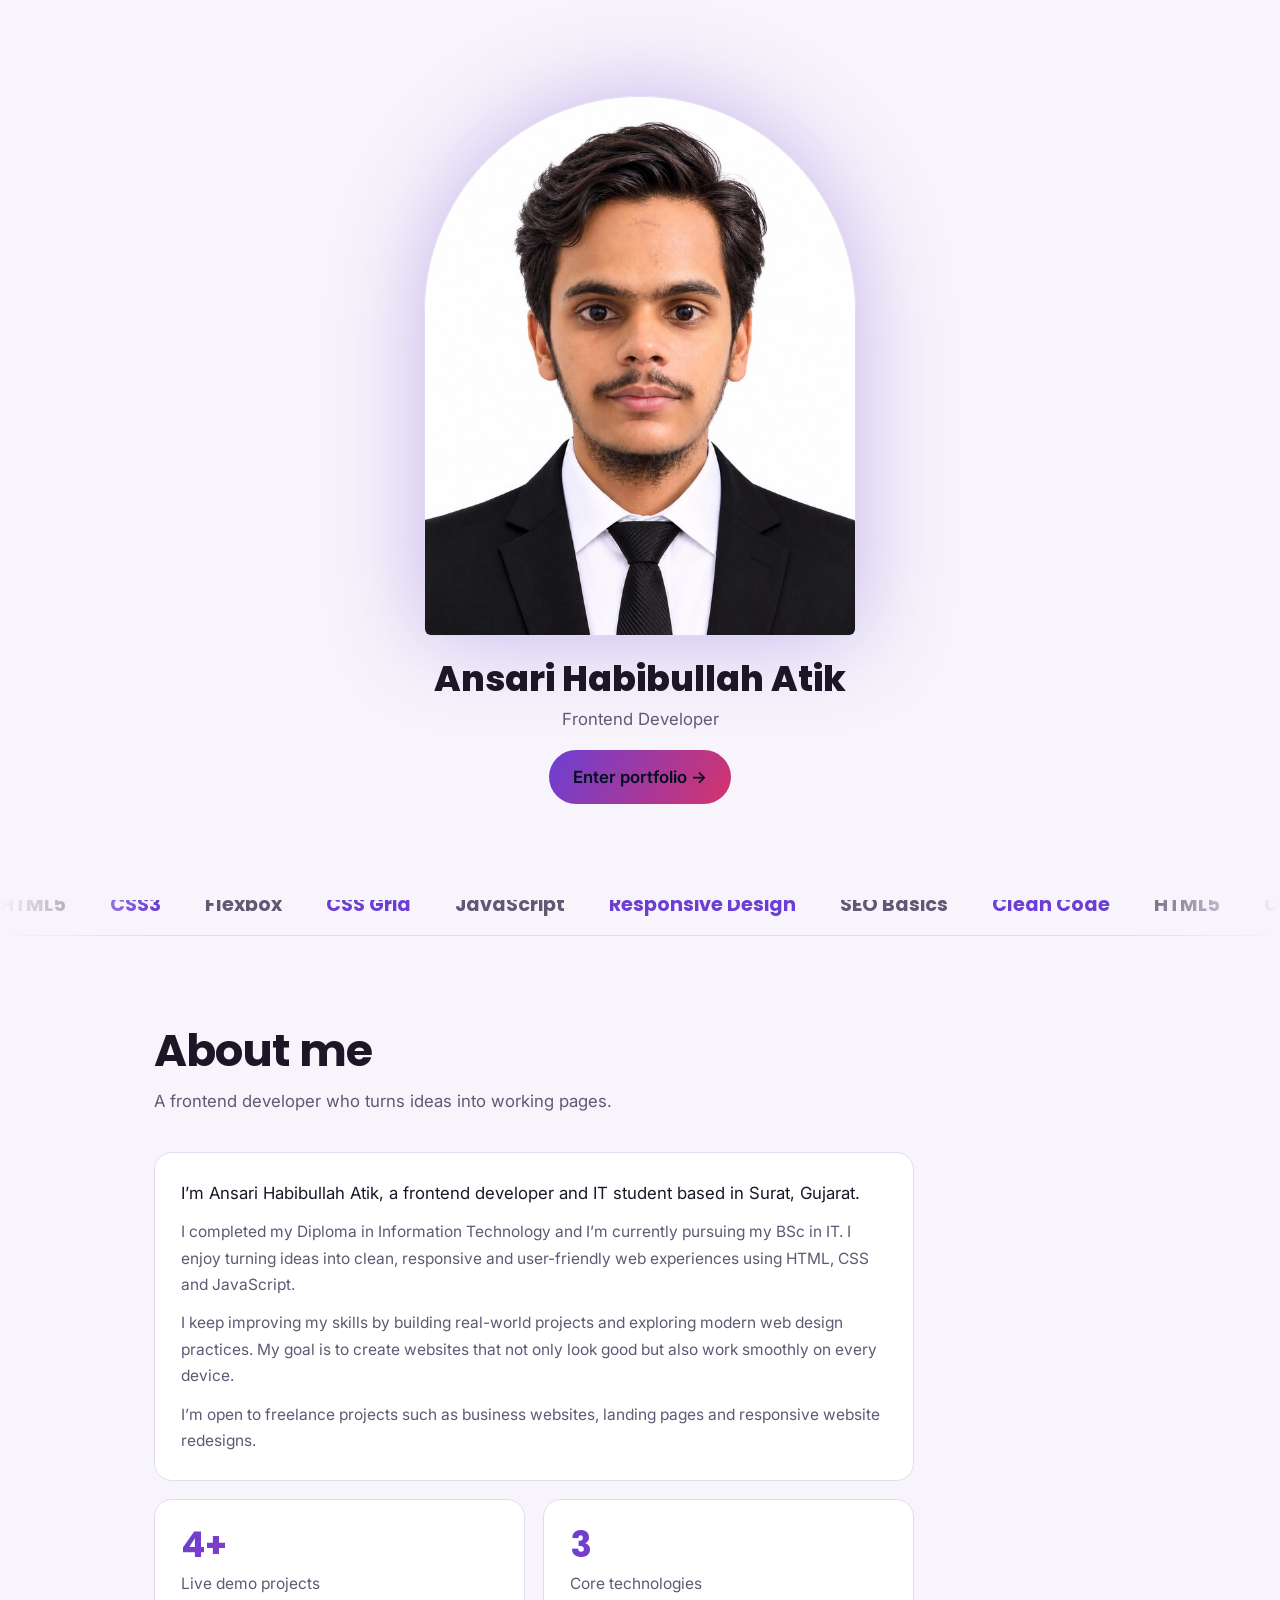
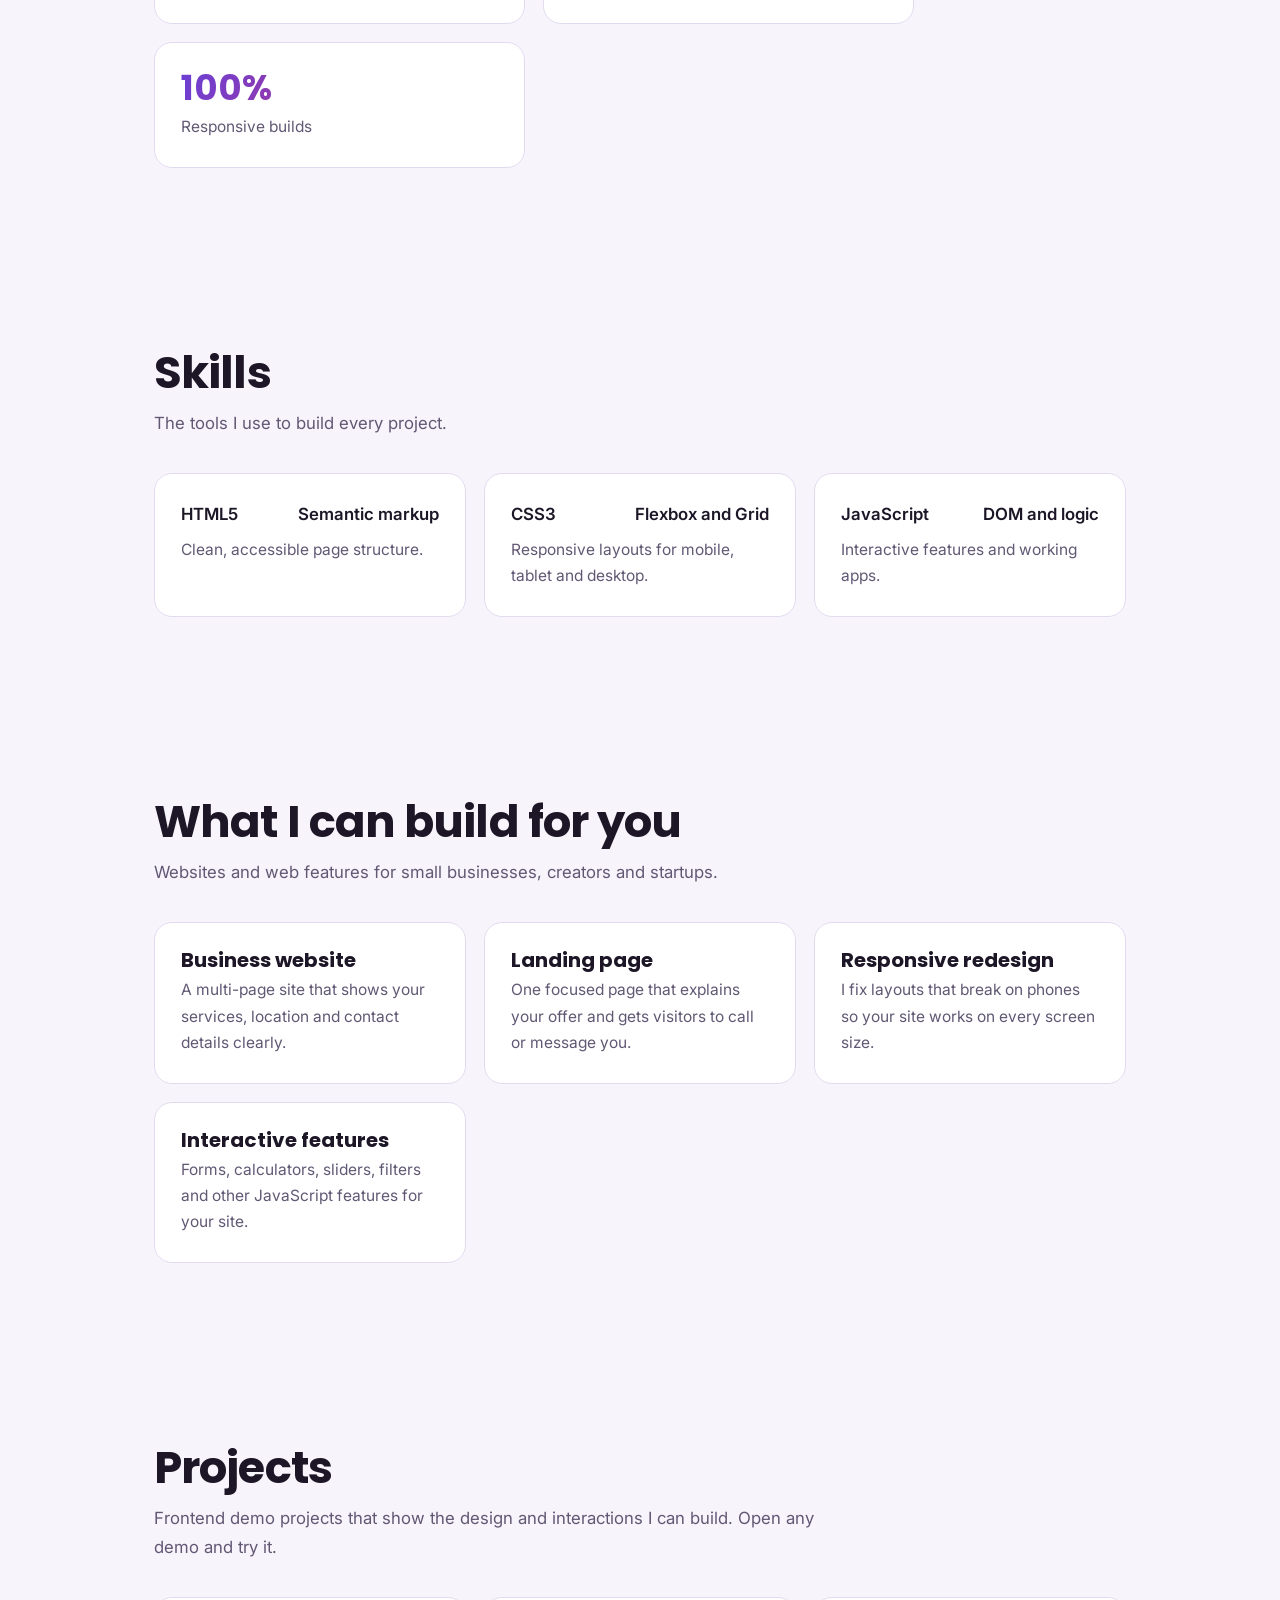
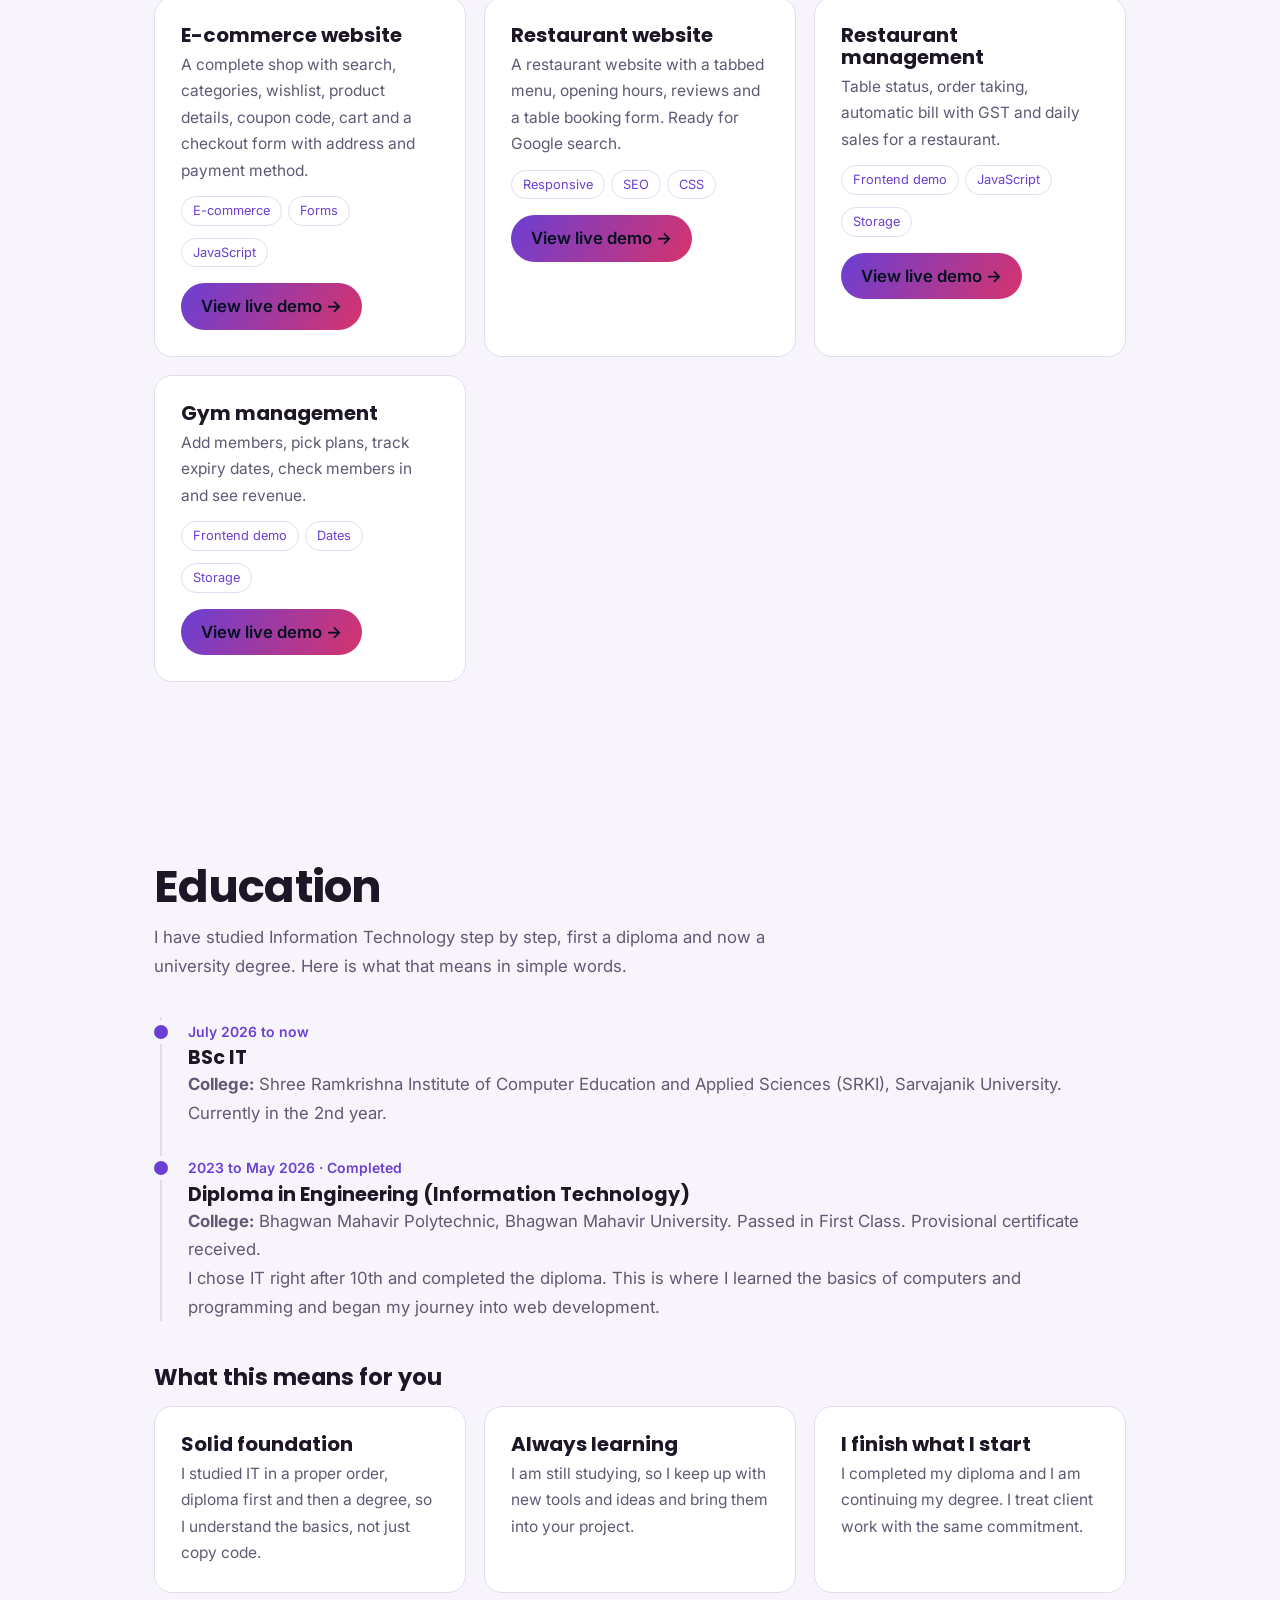
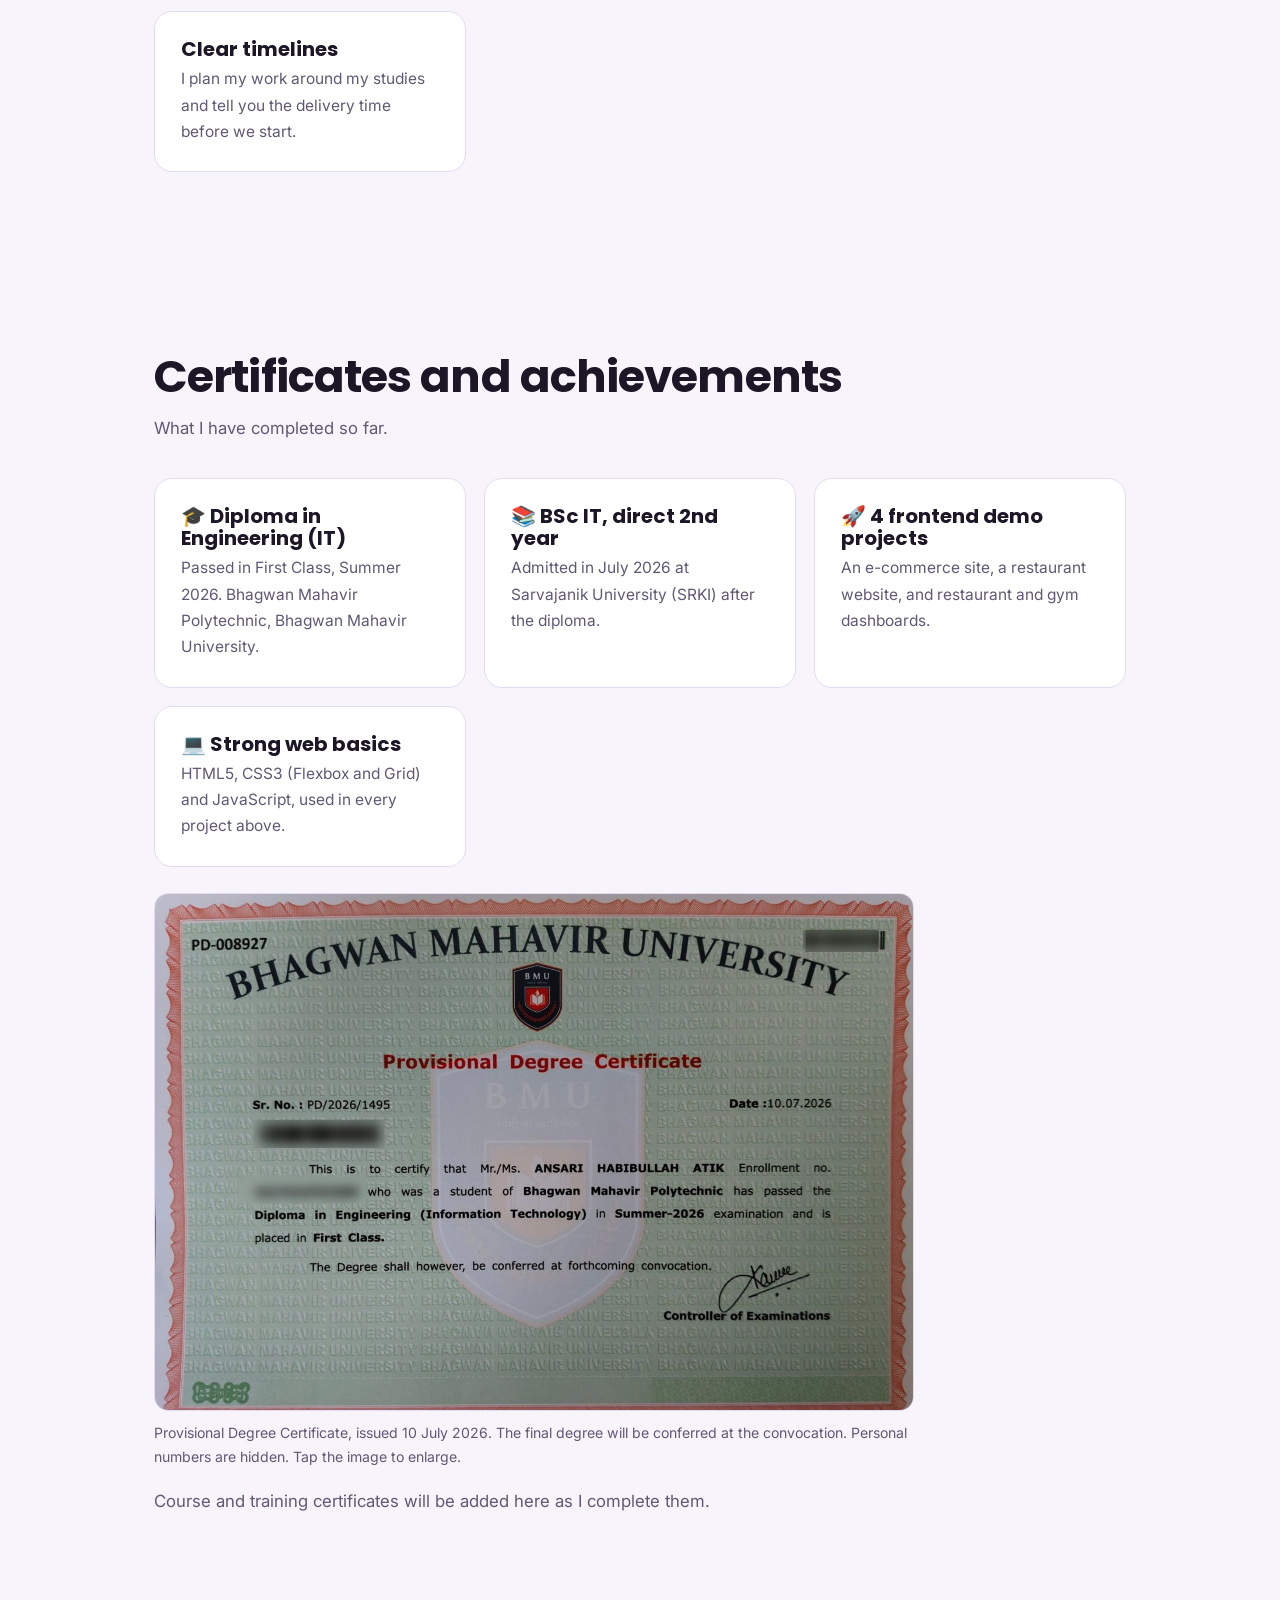
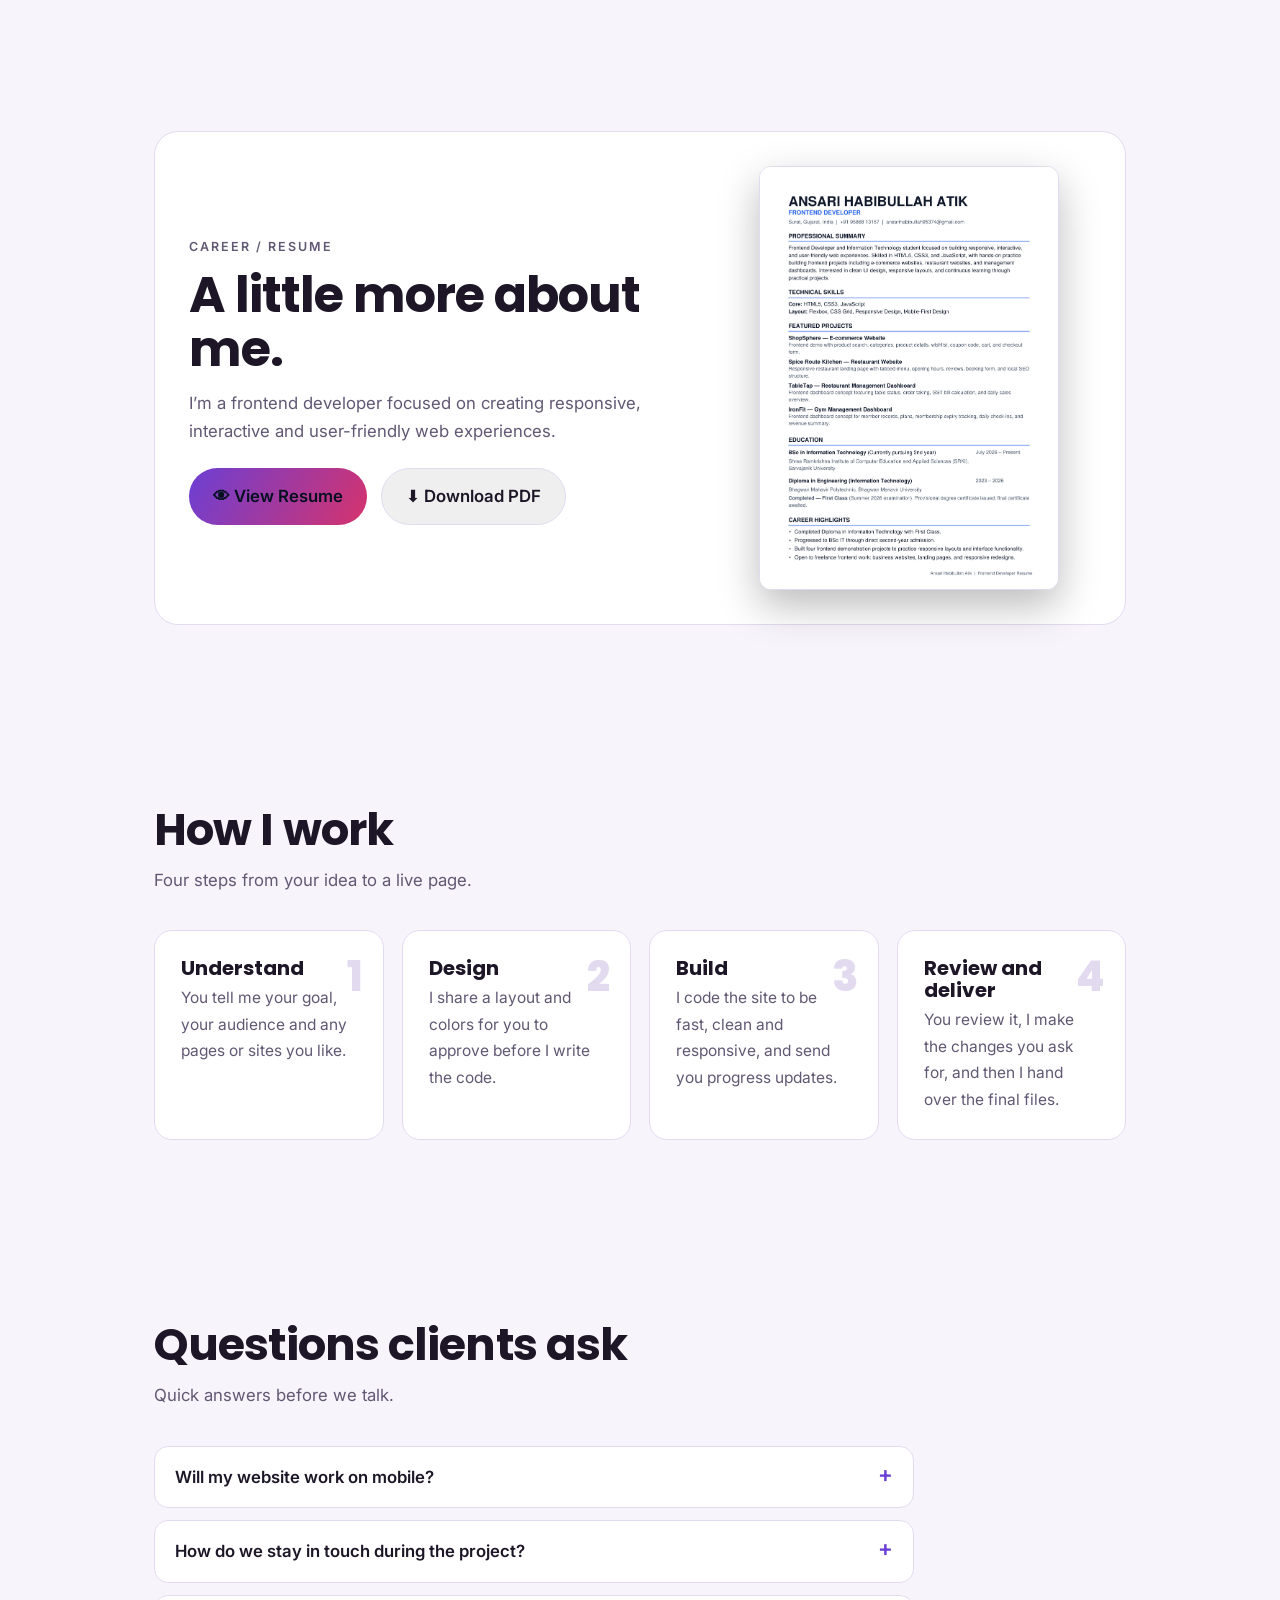
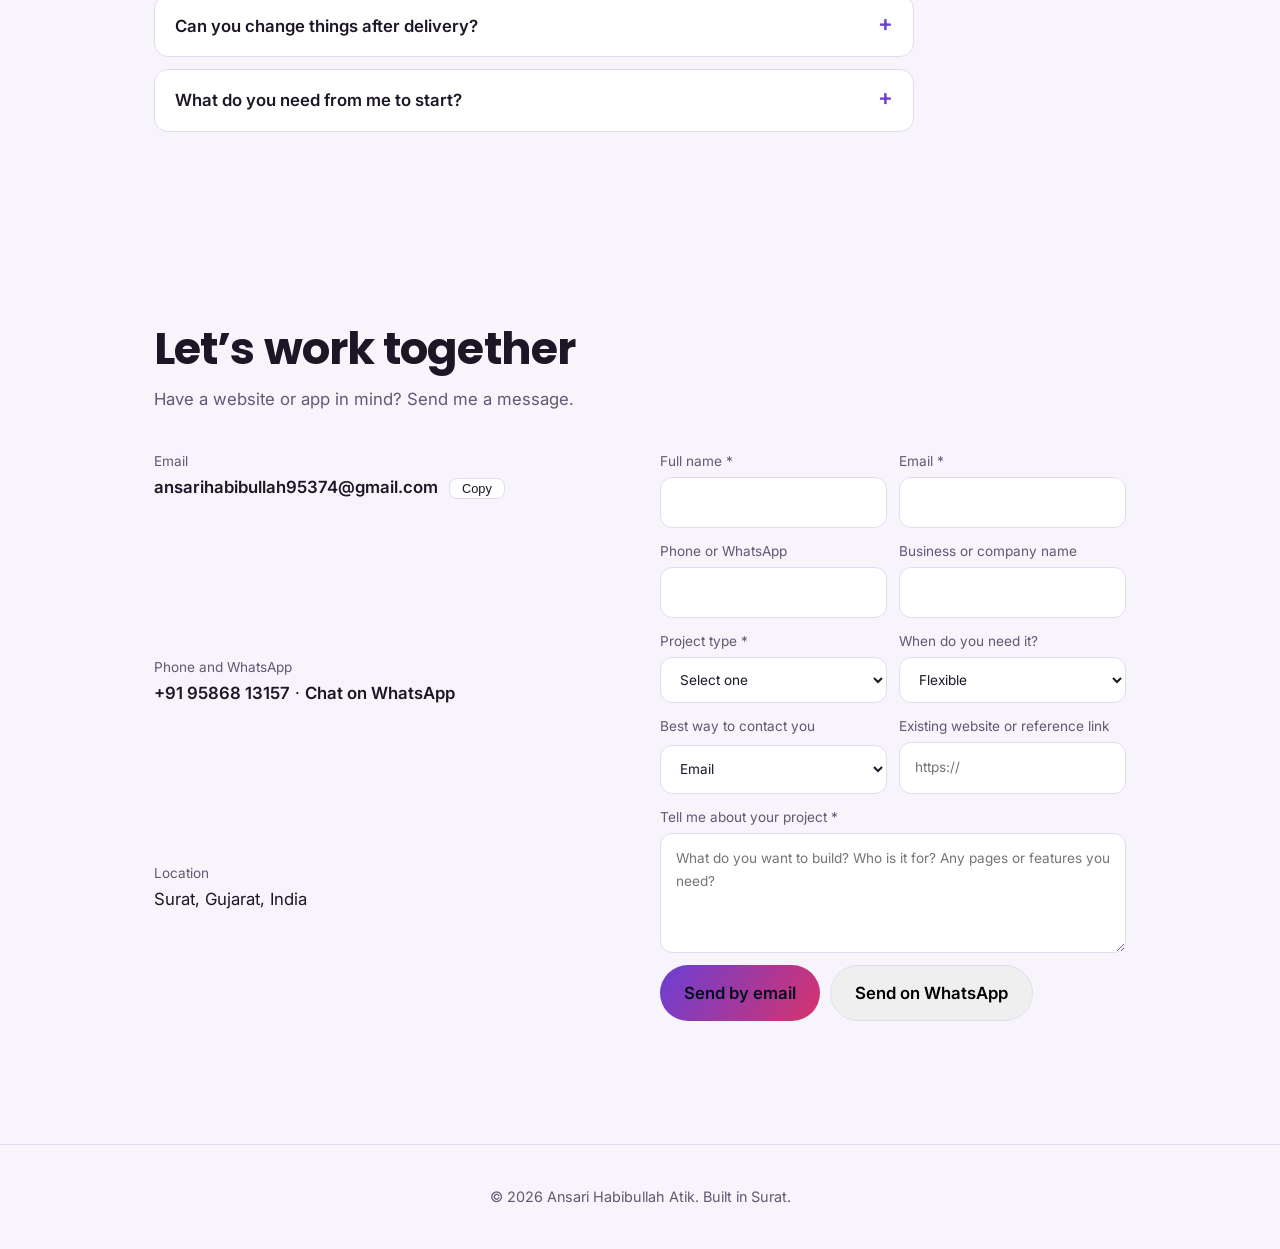
==== index.html @ 75917973 "Add portfolio and demo projects" ====
<!DOCTYPE html>
<html lang="en">
<head>
<meta charset="utf-8">
<meta name="viewport" content="width=device-width, initial-scale=1, viewport-fit=cover">
<title>Habibullah Ansari | Frontend Developer</title>
<meta name="description" content="Habibullah Ansari is a frontend developer from Surat, India. I build fast, responsive websites with HTML5, CSS and JavaScript for businesses and startups. Available for freelance work.">
<link rel="preconnect" href="https://fonts.gstatic.com" crossorigin>
<meta name="robots" content="index, follow, max-image-preview:large">
<link rel="canonical" href="https://habibullah-ansari.github.io/">
<meta property="og:url" content="https://habibullah-ansari.github.io/">
<meta property="og:site_name" content="Habibullah Ansari">
<meta property="og:locale" content="en_IN">
<meta name="twitter:title" content="Habibullah Ansari | Frontend Developer">
<meta name="twitter:description" content="Responsive websites and web apps built with HTML5, CSS3 and JavaScript. Open to freelance work.">
<meta name="author" content="Ansari Habibullah Atik">
<meta name="robots" content="index, follow">
<meta name="theme-color" content="#0A1020">
<meta property="og:type" content="website">
<meta property="og:title" content="Habibullah Ansari | Frontend Developer">
<meta property="og:description" content="Responsive websites and web apps built with HTML5, CSS and JavaScript. Freelance frontend developer in Surat, India.">
<meta name="twitter:card" content="summary">
<script type="application/ld+json">{"@context":"https://schema.org","@type":"Person","name":"Ansari Habibullah Atik","jobTitle":"Frontend Developer","email":"mailto:ansarihabibullah95374@gmail.com","telephone":"+919586813157","address":{"@type":"PostalAddress","addressLocality":"Surat","addressRegion":"Gujarat","addressCountry":"IN"},"alumniOf":["Bhagwan Mahavir Polytechnic","Sarvajanik University"],"knowsAbout":["HTML5","CSS","JavaScript","Responsive web design"]}</script>
<link rel="preconnect" href="https://fonts.googleapis.com">
<link href="https://fonts.googleapis.com/css2?family=Poppins:wght@500;600;700;800&family=Inter:wght@400;500;600&display=swap" rel="stylesheet">
<script type="application/ld+json">{"@context": "https://schema.org", "@graph": [{"@type": "WebSite", "name": "Habibullah Ansari | Frontend Developer", "inLanguage": "en-IN"}, {"@type": "FAQPage", "mainEntity": [{"@type": "Question", "name": "Will my website work on mobile?", "acceptedAnswer": {"@type": "Answer", "text": "Yes. I build every page mobile-first with Flexbox and Grid, then check it on phone, tablet and desktop sizes."}}, {"@type": "Question", "name": "How do we stay in touch during the project?", "acceptedAnswer": {"@type": "Answer", "text": "Message me on WhatsApp or email. I share updates at each step so you always know where things stand."}}, {"@type": "Question", "name": "Can you change things after delivery?", "acceptedAnswer": {"@type": "Answer", "text": "Yes. Each project includes a review round, and you can contact me later for further changes."}}, {"@type": "Question", "name": "What do you need from me to start?", "acceptedAnswer": {"@type": "Answer", "text": "Your business name, logo, text and photos if you have them, and a few example sites you like. If you don’t have text yet, tell me about your business and we can plan it together."}}]}]}</script>
<style>
:root{--bg:#0A1020;--surface:#111a30;--line:#1f2c4a;--text:#eef2fb;--muted:#93a1bd;--accent:#4f8cff;--accent2:#22d3ee;color-scheme:dark;box-sizing:border-box;padding-top:env(safe-area-inset-top,0px);padding-bottom:env(safe-area-inset-bottom,0px)}
@media (prefers-color-scheme:light){:root:not([data-theme="dark"]){--bg:#f5f7fb;--surface:#fff;--line:#dbe2ef;--text:#0e1a33;--muted:#52607a;--accent:#1d4ed8;--accent2:#0e7490;color-scheme:light}}
:root[data-theme="light"]{--bg:#f5f7fb;--surface:#fff;--line:#dbe2ef;--text:#0e1a33;--muted:#52607a;--accent:#1d4ed8;--accent2:#0e7490;color-scheme:light}
:root[data-theme="dark"]{--bg:#0A1020;--surface:#111a30;--line:#1f2c4a;--text:#eef2fb;--muted:#93a1bd;--accent:#4f8cff;--accent2:#22d3ee;color-scheme:dark}
html{scroll-behavior:smooth;scroll-padding-top:70px}
*,*::before,*::after{box-sizing:border-box}
body{margin:0;background:var(--bg);color:var(--text);font:400 1.05rem/1.7 "Inter",system-ui,sans-serif;overflow-x:hidden}
h1,h2,h3{font-family:"Poppins",system-ui,sans-serif;line-height:1.1;margin:0}
a{color:inherit}
:focus-visible{outline:2px solid var(--accent);outline-offset:3px}
.aurora{position:fixed;inset:0;z-index:-1;overflow:hidden;pointer-events:none}
.aurora i{position:absolute;width:55vmax;height:55vmax;border-radius:50%;filter:blur(90px);opacity:.28;animation:drift 22s ease-in-out infinite alternate}
.aurora i:nth-child(1){background:var(--accent);top:-20vmax;left:-10vmax}
.aurora i:nth-child(2){background:var(--accent2);bottom:-25vmax;right:-15vmax;animation-delay:-8s}
.aurora i:nth-child(3){background:var(--accent2);top:30vh;left:35vw;width:30vmax;height:30vmax;opacity:.14;animation-delay:-14s}
@keyframes drift{to{transform:translate(8vmax,6vmax) scale(1.15)}}
nav{position:sticky;top:0;z-index:10;display:flex;justify-content:space-between;align-items:center;padding:14px 5vw;backdrop-filter:blur(14px);background:color-mix(in srgb,var(--bg) 70%,transparent);border-bottom:1px solid var(--line)}
nav b{font-family:"Poppins";font-size:1.15rem}
nav div{display:flex;gap:22px;align-items:center}
nav a{text-decoration:none;color:var(--muted);font-size:.95rem}
nav a:hover{color:var(--text)}
#theme{background:none;border:1px solid var(--line);color:var(--text);border-radius:99px;width:36px;height:36px;cursor:pointer;font-size:1rem}
section{padding:90px 5vw;max-width:1100px;margin:auto}
.hero{min-height:88vh;display:grid;grid-template-columns:1.3fr 1fr;gap:48px;align-items:center}
.hero h1{font-size:clamp(2.6rem,7vw,5.2rem);font-weight:800;letter-spacing:-.03em}
.hero h1 span{display:inline-block;opacity:0;transform:translateY(40px) rotate(4deg);animation:up .7s cubic-bezier(.2,.8,.2,1) forwards}
@keyframes up{to{opacity:1;transform:none}}
.role::after{content:"";display:inline-block;width:2px;height:1.1em;background:var(--accent);margin-left:3px;vertical-align:-3px;animation:blink 1s steps(1) infinite}
.role{font-size:1.3rem;color:var(--accent);min-height:2em;margin:18px 0 8px;font-weight:500}
@keyframes blink{50%{opacity:0}}
.lead{color:var(--muted);max-width:52ch}
.btns{display:flex;gap:14px;flex-wrap:wrap;margin-top:28px}
.btn{padding:13px 24px;border-radius:99px;text-decoration:none;font-weight:600;border:1px solid var(--line);transition:transform .2s}
.btn:hover{transform:translateY(-2px)}
.btn.p{background:linear-gradient(120deg,var(--accent),var(--accent2));color:#04101f;border:0}
.photo{position:relative;justify-self:center;width:min(360px,80%)}
.photo::before{content:"";position:absolute;inset:-14px;border-radius:999px 999px 44px 44px;background:conic-gradient(from 0deg,var(--accent),var(--accent2),var(--accent));filter:blur(18px);opacity:.55;animation:spin 8s linear infinite}
.photo img{position:relative;width:100%;height:auto;aspect-ratio:4/5;object-fit:cover;object-position:50% 20%;border-radius:999px 999px 32px 32px;border:3px solid var(--line);display:block}
@keyframes spin{to{transform:rotate(360deg)}}
h2{font-size:clamp(1.9rem,4vw,2.8rem);margin-bottom:12px;letter-spacing:-.02em}
.sub{color:var(--muted);margin:0 0 36px;max-width:60ch}
.grid{display:grid;grid-template-columns:repeat(auto-fit,minmax(250px,1fr));gap:18px}
.card{position:relative;background:var(--surface);border:1px solid var(--line);border-radius:18px;padding:26px;overflow:hidden;transition:transform .15s ease-out;transform-style:preserve-3d}
.card::before{content:"";position:absolute;inset:0;background:radial-gradient(260px circle at var(--x,50%) var(--y,50%),color-mix(in srgb,var(--accent) 22%,transparent),transparent 70%);opacity:0;transition:opacity .3s}
.card:hover::before{opacity:1}
.card>*{position:relative}
.card h3{font-size:1.25rem;margin-bottom:6px}
.card p{margin:0;color:var(--muted);font-size:.97rem}
.tag{display:inline-block;font-size:.8rem;padding:3px 11px;border-radius:99px;border:1px solid var(--line);color:var(--accent);margin:12px 6px 0 0}
.bar{height:8px;background:var(--line);border-radius:9px;margin-top:16px;overflow:hidden}
.bar i{display:block;height:100%;width:0;border-radius:9px;background:linear-gradient(90deg,var(--accent),var(--accent2));transition:width 1.2s cubic-bezier(.2,.8,.2,1)}
.skill .n{display:flex;justify-content:space-between;font-weight:600}
.tl{border-left:2px solid var(--line);padding-left:26px;display:grid;gap:26px;margin-left:6px}
.tl div{position:relative}
.tl div::before{content:"";position:absolute;left:-34px;top:8px;width:14px;height:14px;border-radius:50%;background:var(--accent);box-shadow:0 0 0 5px var(--bg)}
.tl small{color:var(--accent);font-weight:600}
.tl h3{font-size:1.2rem;margin:2px 0}
.tl p{margin:0;color:var(--muted)}
.contact{display:grid;grid-template-columns:1fr 1fr;gap:40px}
.contact ul{list-style:none;padding:0;margin:0;display:grid;gap:14px}
.contact li span{display:block;color:var(--muted);font-size:.85rem}
.contact a{text-decoration:none;font-weight:600}
form{display:grid;gap:12px}
input,select,textarea{width:100%;background:var(--surface);border:1px solid var(--line);border-radius:12px;padding:13px 15px;color:var(--text);font:inherit}
textarea{min-height:120px;resize:vertical}
footer{text-align:center;color:var(--muted);padding:40px 5vw;border-top:1px solid var(--line);font-size:.9rem}
.rv{opacity:0;transform:translateY(24px);transition:opacity .7s,transform .7s}
.rv.in{opacity:1;transform:none}
#prog{position:fixed;top:0;left:0;height:3px;width:0;z-index:30;background:linear-gradient(90deg,var(--accent),var(--accent2))}
.fab{position:fixed;right:18px;bottom:calc(18px + env(safe-area-inset-bottom,0px));z-index:20;display:grid;gap:10px}
.fab a,.fab button{width:48px;height:48px;border-radius:50%;display:grid;place-items:center;text-decoration:none;font-size:1.2rem;border:1px solid var(--line);background:var(--surface);color:var(--text);cursor:pointer;transition:transform .2s}
.fab a:hover,.fab button:hover{transform:scale(1.1)}
.fab a{background:#25D366;color:#fff;border:0;font-weight:700}
#top{opacity:0;pointer-events:none;transition:opacity .3s}
#top.show{opacity:1;pointer-events:auto}
.steps{display:grid;grid-template-columns:repeat(auto-fit,minmax(220px,1fr));gap:18px;counter-reset:s}
.steps .card::after{counter-increment:s;content:counter(s);position:absolute;right:20px;top:14px;font:800 2.6rem "Poppins";color:var(--line)}
details{background:var(--surface);border:1px solid var(--line);border-radius:14px;padding:16px 20px;margin-bottom:12px;max-width:760px}
summary{cursor:pointer;font-weight:600;list-style:none;display:flex;justify-content:space-between;gap:12px}
summary::after{content:"+";color:var(--accent);font-size:1.4rem;line-height:1;transition:transform .25s}
details[open] summary::after{transform:rotate(45deg)}
details p{margin:10px 0 0;color:var(--muted)}
.photo img{transition:transform .5s cubic-bezier(.2,.8,.2,1);cursor:zoom-in}
.photo img:hover{transform:scale(1.08)}
#intro{position:fixed;inset:0;z-index:100;display:none;flex-direction:column;align-items:center;justify-content:center;gap:16px;padding:20px;background:var(--bg);text-align:center;transition:opacity .8s,transform .8s}
#intro.on{display:flex}
#intro.out{opacity:0;transform:scale(1.08);pointer-events:none}
#intro .big{height:min(64vh,540px);width:auto;max-width:86vw;aspect-ratio:4/5;object-fit:cover;object-position:50% 20%;border-radius:999px 999px 32px 32px;border:1px solid var(--line);box-shadow:0 0 90px color-mix(in srgb,var(--accent) 35%,transparent);transition:transform .5s cubic-bezier(.2,.8,.2,1);animation:pop .9s cubic-bezier(.2,.8,.2,1) backwards;cursor:zoom-in}
#intro .big:hover{transform:scale(1.07)}
@keyframes pop{from{opacity:0;transform:scale(.7)}}
#intro p{margin:0;color:var(--muted)}
#intro b{display:block;font:800 clamp(1.4rem,4vw,2.2rem) "Poppins",sans-serif;color:var(--text)}
.ctl{display:flex;gap:10px;align-items:center}
@media (min-width:1001px){#mb{display:none}}
.dots{display:flex;gap:8px;align-items:center}
.dots button{width:20px;height:20px;border-radius:50%;border:2px solid var(--line);cursor:pointer;padding:0;transition:transform .2s}
.dots button:hover{transform:scale(1.2)}
.dots button[aria-pressed=true]{border-color:var(--text);box-shadow:0 0 0 2px var(--bg) inset}
.brand{display:flex;align-items:center;gap:10px;color:var(--text)!important}
.mk{display:block;width:52px;height:52px;border-radius:50%;flex:none;background:var(--surface) url([data-uri]) center/cover no-repeat;border:2px solid var(--accent);box-shadow:0 0 0 4px color-mix(in srgb,var(--accent) 22%,transparent),0 8px 20px color-mix(in srgb,var(--accent) 35%,transparent)}
.brand b{font:800 1.5rem/1 "Poppins",system-ui,sans-serif;letter-spacing:.14em;background:linear-gradient(120deg,var(--accent),var(--accent2));-webkit-background-clip:text;background-clip:text;color:transparent}
:root[data-theme="dark"][data-pal="emerald"]{--bg:#07130f;--surface:#0f211a;--line:#1c3a2d;--accent:#34d399;--accent2:#a3e635}
:root[data-theme="dark"][data-pal="sunset"]{--bg:#150d0b;--surface:#22150f;--line:#3d261b;--accent:#fb923c;--accent2:#f472b6}
:root[data-theme="dark"][data-pal="violet"]{--bg:#120F17;--surface:#1b1624;--line:#2e2740;--text:#f1edf7;--muted:#a79fb8;--accent:#b794ff;--accent2:#ff8fb8}
:root[data-theme="light"][data-pal="emerald"]{--bg:#f2faf6;--surface:#fff;--line:#cde5da;--accent:#047857;--accent2:#4d7c0f}
:root[data-theme="light"][data-pal="sunset"]{--bg:#fff7f1;--surface:#fff;--line:#f1d9c9;--accent:#c2410c;--accent2:#be185d}
:root[data-theme="light"][data-pal="violet"]{--bg:#f7f4fb;--surface:#fff;--line:#e2dbef;--text:#1c1626;--muted:#615874;--accent:#6b3fd4;--accent2:#d6336c}
.bt{display:flex;flex-direction:column;gap:4px}
.bt small{font:500 .66rem/1 "Poppins",system-ui,sans-serif;letter-spacing:.07em;color:var(--muted);white-space:nowrap}
.avail{display:inline-flex;align-items:center;gap:8px;padding:6px 14px;border:1px solid var(--line);border-radius:99px;background:var(--surface);font-size:.85rem;color:var(--muted);margin-bottom:18px}
.avail i{width:9px;height:9px;border-radius:50%;background:#4cd9a0;box-shadow:0 0 0 0 #4cd9a099;animation:pulse 2s infinite}
@keyframes pulse{70%{box-shadow:0 0 0 10px #4cd9a000}100%{box-shadow:0 0 0 0 #4cd9a000}}
.marq{overflow:hidden;border-block:1px solid var(--line);padding:16px 0;-webkit-mask:linear-gradient(90deg,transparent,#000 12%,#000 88%,transparent);mask:linear-gradient(90deg,transparent,#000 12%,#000 88%,transparent)}
.marq div{display:flex;gap:44px;width:max-content;animation:mq 28s linear infinite}
.marq span{font:700 1.2rem Poppins,sans-serif;color:var(--muted);white-space:nowrap}
.marq span:nth-child(even){color:var(--accent)}
@keyframes mq{to{transform:translateX(-50%)}}
.stats h3{font-size:2.2rem;background:linear-gradient(120deg,var(--accent),var(--accent2));-webkit-background-clip:text;background-clip:text;color:transparent}
.glow{position:fixed;left:0;top:0;width:420px;height:420px;margin:-210px 0 0 -210px;border-radius:50%;pointer-events:none;z-index:-1;opacity:0;transition:opacity .4s;background:radial-gradient(circle,color-mix(in srgb,var(--accent) 16%,transparent),transparent 65%)}
.copy{border:1px solid var(--line);background:var(--surface);color:var(--text);border-radius:8px;padding:2px 12px;cursor:pointer;font-size:.8rem;margin-left:6px}
.copy:hover{border-color:var(--accent)}
@media (max-width:760px){.bt small{display:none}}
@media (prefers-reduced-motion:reduce){.marq div,.avail i{animation:none}}
form label{display:grid;gap:4px;font-size:.85rem;color:var(--muted)}
form .two{display:grid;grid-template-columns:1fr 1fr;gap:12px}
form .acts{display:flex;gap:10px;flex-wrap:wrap}
#fs{min-height:1.4em;color:var(--accent2);font-weight:600;font-size:.92rem}
@media (max-width:760px){form .two{grid-template-columns:1fr}}
.skip{position:absolute;left:-999px;top:0}
.skip:focus{left:10px;top:10px;z-index:200;background:var(--accent);color:#04101f;padding:8px 14px;border-radius:8px;text-decoration:none;font-weight:600}
.contact a,.contact li{overflow-wrap:anywhere}
img{max-width:100%}
@media (max-width:900px){.hero{grid-template-columns:1fr;text-align:left;min-height:auto;padding-top:56px}.photo{order:-1;width:min(300px,70%)}.contact{grid-template-columns:1fr}}
@media (max-width:480px){section{padding:52px 5vw}.avail{font-size:.78rem}.hero h1{font-size:clamp(2.2rem,11vw,3rem)}.btns .btn{flex:1;text-align:center}.fab a,.fab button{width:44px;height:44px}.card{padding:20px}}
.photo{margin-bottom:24px;outline:none}
.photo .cap{position:absolute;left:50%;bottom:-18px;transform:translate(-50%,12px);opacity:0;white-space:nowrap;padding:9px 22px;border-radius:99px;font:700 .95rem Poppins,system-ui,sans-serif;background:var(--surface);color:var(--text);border:1px solid var(--accent);box-shadow:0 12px 28px color-mix(in srgb,var(--accent) 35%,transparent);transition:opacity .3s,transform .3s;z-index:3;pointer-events:none}
.photo:hover .cap,.photo:focus .cap,.photo:focus-within .cap{opacity:1;transform:translate(-50%,0)}
.rcard{display:grid;grid-template-columns:1.4fr 1fr;gap:30px;align-items:center;background:var(--surface);border:1px solid var(--line);border-radius:24px;padding:34px}
.eyebrow{letter-spacing:.16em;color:var(--muted);font-size:.78rem;text-transform:uppercase;font-weight:600}
.rcard h2{font-size:clamp(2rem,5vw,3.1rem);margin:8px 0 12px}
.rprev{border:1px solid var(--line);border-radius:12px;overflow:hidden;padding:0;background:#fff;cursor:zoom-in;max-width:300px;justify-self:center;transition:transform .3s;box-shadow:0 16px 40px #0004}
.rprev:hover{transform:rotate(-1.5deg) scale(1.03)}
.rprev img,.certbtn img{display:block;width:100%;height:auto}
.cert{margin:26px 0 0;max-width:760px}
.certbtn{display:block;width:100%;padding:0;border:1px solid var(--line);border-radius:14px;overflow:hidden;cursor:zoom-in;background:#fff;transition:transform .3s}
.certbtn:hover{transform:scale(1.015)}
.cert figcaption{color:var(--muted);font-size:.88rem;margin-top:10px}
#lb{position:fixed;inset:0;z-index:150;background:#050507;display:none;overflow:auto;padding:68px 16px 28px;-webkit-overflow-scrolling:touch}
#lb.on{display:block}
#lb img{display:block;margin:0 auto;width:min(100%,820px);max-width:none;height:auto;border-radius:10px;background:#fff;cursor:zoom-in}
#lb.zoom img{width:min(1654px,200vw);cursor:zoom-out}
#lbx{position:fixed;top:calc(14px + env(safe-area-inset-top,0px));right:14px;z-index:2;width:42px;height:42px;border-radius:50%;border:0;background:#fff;color:#000;cursor:pointer;font-size:1.1rem}
#lbd{position:fixed;top:calc(14px + env(safe-area-inset-top,0px));left:14px;z-index:2;display:none;border:0;border-radius:99px;padding:11px 20px;background:linear-gradient(120deg,var(--accent),var(--accent2));color:#04101f;font:600 .95rem Inter,system-ui,sans-serif;cursor:pointer}
#lb.res #lbd{display:block}
#lbh{position:fixed;top:calc(24px + env(safe-area-inset-top,0px));left:50%;transform:translateX(-50%);color:#9aa0b4;font-size:.8rem;pointer-events:none;white-space:nowrap}
@media (max-width:640px){#lbh{display:none}}
@media (max-width:760px){.rcard{grid-template-columns:1fr;padding:24px}}
@media (max-width:760px){.hero,.contact{grid-template-columns:1fr}.photo{order:-1;width:min(240px,70%)}@media (max-width:1000px){
#mb{display:grid;gap:5px;align-content:center;width:42px;height:42px;padding:0 10px;border-radius:12px;border:1px solid var(--line);background:var(--surface);cursor:pointer}
#mb i{display:block;height:2px;border-radius:2px;background:var(--text);transition:transform .25s,opacity .2s}
#mb[aria-expanded=true] i:nth-child(1){transform:translateY(7px) rotate(45deg)}
#mb[aria-expanded=true] i:nth-child(2){opacity:0}
#mb[aria-expanded=true] i:nth-child(3){transform:translateY(-7px) rotate(-45deg)}
#links{display:none;position:absolute;left:0;right:0;top:100%;flex-direction:column;align-items:stretch;gap:0;padding:6px 5vw 14px;background:var(--bg);border-bottom:1px solid var(--line);box-shadow:0 18px 30px #0006}
#links.on{display:flex}
#links a{padding:14px 4px;border-bottom:1px solid var(--line);font-size:1.05rem;color:var(--text)}
#links a:last-child{border-bottom:0}
}section{padding:64px 5vw}}
@media (prefers-reduced-motion:reduce){*{animation:none!important;transition:none!important}.hero h1 span,.rv{opacity:1;transform:none}.bar i{width:var(--w)!important}}
</style>
<noscript><style>.rv,.hero h1 span{opacity:1!important;transform:none!important}#intro{display:none!important}</style></noscript>
</head>
<body>
<a class="skip" href="#main">Skip to content</a>
<div id="lb" role="dialog" aria-modal="true" aria-label="Preview"><button id="lbx" type="button" aria-label="Close preview">✕</button><button id="lbd" class="cv-dl" type="button">⬇ Download PDF</button><span id="lbh">Tap the page to zoom in or out</span><img alt=""></div>
<div id="prog" aria-hidden="true"></div>
<div class="glow" aria-hidden="true"></div>
<div id="intro"><img class="big" alt="Ansari Habibullah Atik"><div><b>Ansari Habibullah Atik</b><p>Frontend Developer</p></div><button class="btn p" id="enter" style="cursor:pointer;font:inherit;font-weight:600">Enter portfolio →</button></div>
<div class="aurora" aria-hidden="true"><i></i><i></i><i></i></div>
<div class="fab"><button id="top" aria-label="Back to top">↑</button><a href="https://wa.me/919586813157?text=Hi%20Habibullah%2C%20I%20saw%20your%20portfolio" aria-label="Chat on WhatsApp" target="_blank" rel="noopener">W</a></div>
<nav aria-label="Main">
  <a class="brand" href="#" aria-label="Ansari Habibullah Atik, home" title="Ansari Habibullah Atik"><span class="mk" aria-hidden="true"></span><span class="bt"><b>AHA</b><small>Ansari Habibullah Atik</small></span></a>
  <div id="links"><a href="#about">About</a><a href="#skills">Skills</a><a href="#services">Services</a><a href="#projects">Projects</a><a href="#education">Education</a><a href="#resume">Resume</a><a href="#contact">Contact</a></div>
  <span class="ctl"><button id="theme" aria-label="Switch to light mode">☀</button><button id="mb" aria-label="Open menu" aria-expanded="false" aria-controls="links"><i></i><i></i><i></i></button></span>
</nav>

<main id="main">
<section class="hero">
  <div>
    <span class="avail"><i></i>Available for freelance work</span>
    <h1 id="name" aria-label="Ansari Habibullah Atik">Ansari Habibullah Atik</h1>
    <div class="role" id="role" aria-live="polite">Frontend Developer</div>
    <p class="lead">I build fast, responsive websites that are clean to look at and easy to use. Open to freelance work.</p>
    <div class="btns"><a class="btn p" href="#contact">Hire me</a><a class="btn" href="#projects">See my work</a></div>
  </div>
  <div class="photo" tabindex="0"><span class="cap">Ansari Habibullah Atik</span><img fetchpriority="high" decoding="async" src="[data-uri]" alt="Portrait of Ansari Habibullah Atik" width="360" height="450"></div>
</section>

<div class="marq" aria-hidden="true"><div><span>HTML5</span><span>CSS3</span><span>Flexbox</span><span>CSS Grid</span><span>JavaScript</span><span>Responsive Design</span><span>SEO Basics</span><span>Clean Code</span><span>HTML5</span><span>CSS3</span><span>Flexbox</span><span>CSS Grid</span><span>JavaScript</span><span>Responsive Design</span><span>SEO Basics</span><span>Clean Code</span></div></div>

<section id="about" class="rv">
  <h2>About me</h2>
  <p class="sub">A frontend developer who turns ideas into working pages.</p>
  <div class="card" style="max-width:760px"><p style="font-size:1.05rem;color:var(--text)">I’m Ansari Habibullah Atik, a frontend developer and IT student based in Surat, Gujarat.</p>
  <p style="color:var(--muted);margin-top:12px">I completed my Diploma in Information Technology and I’m currently pursuing my BSc in IT. I enjoy turning ideas into clean, responsive and user-friendly web experiences using HTML, CSS and JavaScript.</p>
  <p style="color:var(--muted);margin-top:12px">I keep improving my skills by building real-world projects and exploring modern web design practices. My goal is to create websites that not only look good but also work smoothly on every device.</p>
  <p style="color:var(--muted);margin-top:12px">I’m open to freelance projects such as business websites, landing pages and responsive website redesigns.</p></div>
<div class="grid stats" style="margin-top:18px;max-width:760px"><div class="card"><h3><span data-count="4">4</span>+</h3><p>Live demo projects</p></div><div class="card"><h3><span data-count="3">3</span></h3><p>Core technologies</p></div><div class="card"><h3><span data-count="100">100</span>%</h3><p>Responsive builds</p></div></div>
</section>

<section id="skills" class="rv">
  <h2>Skills</h2>
  <p class="sub">The tools I use to build every project.</p>
  <div class="grid">
    <div class="card skill"><div class="n"><span>HTML5</span><span>Semantic markup</span></div><p style="margin-top:8px">Clean, accessible page structure.</p></div>
    <div class="card skill"><div class="n"><span>CSS3</span><span>Flexbox and Grid</span></div><p style="margin-top:8px">Responsive layouts for mobile, tablet and desktop.</p></div>
    <div class="card skill"><div class="n"><span>JavaScript</span><span>DOM and logic</span></div><p style="margin-top:8px">Interactive features and working apps.</p></div>
  </div>
</section>

<section id="services" class="rv">
  <h2>What I can build for you</h2>
  <p class="sub">Websites and web features for small businesses, creators and startups.</p>
  <div class="grid">
    <div class="card"><h3>Business website</h3><p>A multi-page site that shows your services, location and contact details clearly.</p></div>
    <div class="card"><h3>Landing page</h3><p>One focused page that explains your offer and gets visitors to call or message you.</p></div>
    <div class="card"><h3>Responsive redesign</h3><p>I fix layouts that break on phones so your site works on every screen size.</p></div>
    <div class="card"><h3>Interactive features</h3><p>Forms, calculators, sliders, filters and other JavaScript features for your site.</p></div>
  </div>
</section>

<section id="projects" class="rv">
  <h2>Projects</h2>
  <p class="sub">Frontend demo projects that show the design and interactions I can build. Open any demo and try it.</p>
  <div class="grid">
    <div class="card"><h3>E-commerce website</h3><p>A complete shop with search, categories, wishlist, product details, coupon code, cart and a checkout form with address and payment method.</p><span class="tag">E-commerce</span><span class="tag">Forms</span><span class="tag">JavaScript</span><br><a class="btn p" href="projects/ecommerce-website.html" target="_blank" rel="noopener" style="display:inline-block;margin-top:16px;padding:9px 20px">View live demo →</a></div>
                <div class="card"><h3>Restaurant website</h3><p>A restaurant website with a tabbed menu, opening hours, reviews and a table booking form. Ready for Google search.</p><span class="tag">Responsive</span><span class="tag">SEO</span><span class="tag">CSS</span><br><a class="btn p" href="projects/restaurant-website.html" target="_blank" rel="noopener" style="display:inline-block;margin-top:16px;padding:9px 20px">View live demo →</a></div>
    <div class="card"><h3>Restaurant management</h3><p>Table status, order taking, automatic bill with GST and daily sales for a restaurant.</p><span class="tag">Frontend demo</span><span class="tag">JavaScript</span><span class="tag">Storage</span><br><a class="btn p" href="projects/restaurant-management.html" target="_blank" rel="noopener" style="display:inline-block;margin-top:16px;padding:9px 20px">View live demo →</a></div>
    <div class="card"><h3>Gym management</h3><p>Add members, pick plans, track expiry dates, check members in and see revenue.</p><span class="tag">Frontend demo</span><span class="tag">Dates</span><span class="tag">Storage</span><br><a class="btn p" href="projects/gym-management.html" target="_blank" rel="noopener" style="display:inline-block;margin-top:16px;padding:9px 20px">View live demo →</a></div>
  </div>
</section>

<section id="education" class="rv">
  <h2>Education</h2>
  <p class="sub">I have studied Information Technology step by step, first a diploma and now a university degree. Here is what that means in simple words.</p>
  <div class="tl">
    <div><small>July 2026 to now</small><h3>BSc IT</h3><p><b>College:</b> Shree Ramkrishna Institute of Computer Education and Applied Sciences (SRKI), Sarvajanik University.<br>Currently in the 2nd year.</p></div>
    <div><small>2023 to May 2026 · Completed</small><h3>Diploma in Engineering (Information Technology)</h3><p><b>College:</b> Bhagwan Mahavir Polytechnic, Bhagwan Mahavir University. Passed in First Class. Provisional certificate received.<br>I chose IT right after 10th and completed the diploma. This is where I learned the basics of computers and programming and began my journey into web development.</p></div>
  </div>
  <h3 style="margin:44px 0 16px;font-size:1.4rem">What this means for you</h3>
  <div class="grid">
    <div class="card"><h3>Solid foundation</h3><p>I studied IT in a proper order, diploma first and then a degree, so I understand the basics, not just copy code.</p></div>
    <div class="card"><h3>Always learning</h3><p>I am still studying, so I keep up with new tools and ideas and bring them into your project.</p></div>
    <div class="card"><h3>I finish what I start</h3><p>I completed my diploma and I am continuing my degree. I treat client work with the same commitment.</p></div>
    <div class="card"><h3>Clear timelines</h3><p>I plan my work around my studies and tell you the delivery time before we start.</p></div>
  </div>
</section>

<section id="achievements" class="rv">
  <h2>Certificates and achievements</h2>
  <p class="sub">What I have completed so far.</p>
  <div class="grid">
    <div class="card"><h3>🎓 Diploma in Engineering (IT)</h3><p>Passed in First Class, Summer 2026. Bhagwan Mahavir Polytechnic, Bhagwan Mahavir University.</p></div>
    <div class="card"><h3>📚 BSc IT, direct 2nd year</h3><p>Admitted in July 2026 at Sarvajanik University (SRKI) after the diploma.</p></div>
    <div class="card"><h3>🚀 4 frontend demo projects</h3><p>An e-commerce site, a restaurant website, and restaurant and gym dashboards.</p></div>
    <div class="card"><h3>💻 Strong web basics</h3><p>HTML5, CSS3 (Flexbox and Grid) and JavaScript, used in every project above.</p></div>
  </div>
  <figure class="cert"><button class="certbtn" type="button" data-lb="1" aria-label="View certificate larger"><img src="[data-uri]" alt="Provisional Degree Certificate, Diploma in Engineering (Information Technology), First Class, Bhagwan Mahavir University" loading="lazy" decoding="async"></button><figcaption>Provisional Degree Certificate, issued 10 July 2026. The final degree will be conferred at the convocation. Personal numbers are hidden. Tap the image to enlarge.</figcaption></figure>
  <p class="sub" style="margin-top:18px">Course and training certificates will be added here as I complete them.</p>
</section>

<section id="resume" class="rv">
  <div class="rcard">
    <div>
      <span class="eyebrow">Career / Resume</span>
      <h2>A little more about me.</h2>
      <p class="sub" style="margin-bottom:22px">I’m a frontend developer focused on creating responsive, interactive and user-friendly web experiences.</p>
      <div class="btns" style="margin-top:0"><button class="btn p" id="vr" type="button" style="cursor:pointer;font:inherit;font-weight:600">👁 View Resume</button><button class="btn cv-dl" type="button" style="cursor:pointer;font:inherit;font-weight:600;color:var(--text)">⬇ Download PDF</button></div>
    </div>
    <button class="rprev" type="button" data-lb="1" aria-label="View resume larger"><img src="[data-uri]" alt="Preview of Ansari Habibullah Atik's resume" loading="lazy" decoding="async"></button>
  </div>
</section>

<section id="process" class="rv">
  <h2>How I work</h2>
  <p class="sub">Four steps from your idea to a live page.</p>
  <div class="steps">
    <div class="card"><h3>Understand</h3><p>You tell me your goal, your audience and any pages or sites you like.</p></div>
    <div class="card"><h3>Design</h3><p>I share a layout and colors for you to approve before I write the code.</p></div>
    <div class="card"><h3>Build</h3><p>I code the site to be fast, clean and responsive, and send you progress updates.</p></div>
    <div class="card"><h3>Review and deliver</h3><p>You review it, I make the changes you ask for, and then I hand over the final files.</p></div>
  </div>
</section>

<section id="faq" class="rv">
  <h2>Questions clients ask</h2>
  <p class="sub">Quick answers before we talk.</p>
  <details><summary>Will my website work on mobile?</summary><p>Yes. I build every page mobile-first with Flexbox and Grid, then check it on phone, tablet and desktop sizes.</p></details>
  <details><summary>How do we stay in touch during the project?</summary><p>Message me on WhatsApp or email. I share updates at each step so you always know where things stand.</p></details>
  <details><summary>Can you change things after delivery?</summary><p>Yes. Each project includes a review round, and you can contact me later for further changes.</p></details>
  <details><summary>What do you need from me to start?</summary><p>Your business name, logo, text and photos if you have them, and a few example sites you like. If you don’t have text yet, tell me about your business and we can plan it together.</p></details>
</section>

<section id="contact" class="rv">
  <h2>Let’s work together</h2>
  <p class="sub">Have a website or app in mind? Send me a message.</p>
  <div class="contact">
    <ul>
      <li><span>Email</span><a href="mailto:ansarihabibullah95374@gmail.com">ansarihabibullah95374@gmail.com</a> <button class="copy" id="cp" type="button">Copy</button></li>
      <li><span>Phone and WhatsApp</span><a href="tel:+919586813157">+91 95868 13157</a> · <a href="https://wa.me/919586813157">Chat on WhatsApp</a></li>
      <li><span>Location</span>Surat, Gujarat, India</li>
    </ul>
    <form id="f">
      <div class="two"><label>Full name *<input id="fn" required maxlength="50" autocomplete="name"></label><label>Email *<input id="fe" type="email" required autocomplete="email"></label></div>
      <div class="two"><label>Phone or WhatsApp<input id="fp" inputmode="tel" maxlength="15" autocomplete="tel"></label><label>Business or company name<input id="fb" maxlength="60" autocomplete="organization"></label></div>
      <div class="two"><label>Project type *<select id="ft" required><option value="">Select one</option><option>Business website</option><option>Landing page</option><option>Website redesign</option><option>Other</option></select></label><label>When do you need it?<select id="fd"><option>Flexible</option><option>Within 2 weeks</option><option>Within 1 month</option><option>1 to 3 months</option></select></label></div>
      <div class="two"><label>Best way to contact you<select id="fc"><option>Email</option><option>WhatsApp</option><option>Phone call</option></select></label><label>Existing website or reference link<input id="fl" type="url" placeholder="https://" maxlength="150"></label></div>
      <label>Tell me about your project *<textarea id="fm" required maxlength="800" placeholder="What do you want to build? Who is it for? Any pages or features you need?"></textarea></label>
      <div class="acts"><button class="btn p" type="submit" style="cursor:pointer;font:inherit;font-weight:600">Send by email</button><button class="btn" id="wa" type="button" style="cursor:pointer;font:inherit;font-weight:600">Send on WhatsApp</button></div>
      <div id="fs" role="status"></div>
    </form>
  </div>
</section>
</main>
<footer>© 2026 Ansari Habibullah Atik. Built in Surat.</footer>

<script>
(function(){
var reduce=matchMedia("(prefers-reduced-motion:reduce)").matches;
// split text hero
var h=document.getElementById("name"),t=h.textContent;h.textContent="";
t.split(" ").forEach(function(w,i){var s=document.createElement("span");s.textContent=w;s.style.animationDelay=(i*0.12)+"s";h.appendChild(s);h.appendChild(document.createTextNode(" "))});
// typing role
var roles=["Frontend Developer"],r=0,c=0,del=false,el=document.getElementById("role");
function tick(){var w=roles[r];el.textContent=w.slice(0,c);
 if(reduce){el.textContent=roles[0];return}
 if(!del&&c<w.length){c++;setTimeout(tick,80)}else if(!del){del=true;setTimeout(tick,2200)}else if(c>0){c--;setTimeout(tick,40)}else{del=false;r=(r+1)%roles.length;setTimeout(tick,300)}}
tick();
// reveal + skill bars
var io=new IntersectionObserver(function(es){es.forEach(function(e){if(e.isIntersecting){e.target.classList.add("in");e.target.querySelectorAll(".bar i").forEach(function(b){b.style.width=b.dataset.w})}})},{threshold:.15});
document.querySelectorAll(".rv").forEach(function(n){io.observe(n)});
// spotlight + tilt cards
document.querySelectorAll(".card").forEach(function(cd){
 cd.addEventListener("pointermove",function(e){var b=cd.getBoundingClientRect(),x=e.clientX-b.left,y=e.clientY-b.top;cd.style.setProperty("--x",x+"px");cd.style.setProperty("--y",y+"px");
  if(!reduce&&e.pointerType==="mouse"){cd.style.transform="perspective(700px) rotateX("+((y/b.height-.5)*-6)+"deg) rotateY("+((x/b.width-.5)*6)+"deg)"}});
 cd.addEventListener("pointerleave",function(){cd.style.transform=""})});
// intro: big photo on open
var intro=document.getElementById("intro");
intro.querySelector("img").src=document.querySelector(".photo img").src;
intro.classList.add("on");document.body.style.overflow="hidden";
function closeIntro(){if(!intro.parentNode)return;intro.classList.add("out");document.body.style.overflow="";setTimeout(function(){intro.remove()},800)}
document.getElementById("enter").onclick=closeIntro;
addEventListener("keydown",function(e){if(e.key==="Escape")closeIntro()});
setTimeout(closeIntro,5000);
// count up stats
var cio=new IntersectionObserver(function(es){es.forEach(function(e){if(!e.isIntersecting)return;cio.unobserve(e.target);var n=+e.target.dataset.count,t0=performance.now();(function s(t){var k=reduce?1:Math.min(1,(t-t0)/1200);e.target.textContent=Math.round(n*(1-Math.pow(1-k,3)));if(k<1)requestAnimationFrame(s)})(t0)})},{threshold:.6});
document.querySelectorAll("[data-count]").forEach(function(n){cio.observe(n)});
// cursor glow (mouse only)
var gl=document.querySelector(".glow");
addEventListener("pointermove",function(e){if(e.pointerType!=="mouse"||reduce)return;gl.style.opacity=1;gl.style.transform="translate("+e.clientX+"px,"+e.clientY+"px)"},{passive:true});
// copy email
var cp=document.getElementById("cp");
cp.onclick=function(){var m="ansarihabibullah95374@gmail.com";function ok(){cp.textContent="Copied!";setTimeout(function(){cp.textContent="Copy"},1800)}
 try{navigator.clipboard.writeText(m).then(ok,function(){cp.textContent="Press and hold to copy"})}catch(e){cp.textContent="Copy failed"}};
// mobile menu
var mb=document.getElementById("mb"),lk=document.getElementById("links");
function menu(o){lk.classList.toggle("on",o);mb.setAttribute("aria-expanded",o);mb.setAttribute("aria-label",o?"Close menu":"Open menu")}
mb.onclick=function(){menu(!lk.classList.contains("on"))};
lk.addEventListener("click",function(e){if(e.target.tagName==="A")menu(false)});
addEventListener("keydown",function(e){if(e.key==="Escape")menu(false)});
addEventListener("resize",function(){if(innerWidth>1000)menu(false)});
// CV download + pricing buttons
var CV_B64="[base64]/[base64]/[base64]/QDBxQEw3WFAucGVKLFQoW2BvMUJpVWNIKlIkRzpIZlQwLHUsNS1pSnVTMCpwPVUtMnIjKE1AcDNVWWhRXFdMa0hZLkFVPEJPYkxMRCQnSTBKaktcTDFmOmZFdChAXm9BKUhyM1NSUCNWMztfXVpVYnQqTiRnLFxzOzJcQmo/cXVqPmEzailFZ0Fwal0nL3RpW0BxdWJKI2ctLCxmMV5FVztgZjRYVUQ5ZE4iOChtPzNQZFNUPnRmIj9xcVBqKilJL0VDTk0jMlxTX3FhZCxCMWpWdTpeUmItKlBXQTI4IjdFdC0ybjExNXBcPmlOdEhDPTMwZmlVYk1TSXNUITY/[base64]/NUUxQ3AoRjlyYig7LVEuQ3M6VyxYKTU1dDJKc0cxLUR1U0k/XFBOcCcqP3NYZk1SViRSSENcIldQISZTbTVmKVhTW3BCTW9DbHQ1bUlZNjY5UERfQGpHQ0RtV1QrPVg5S1I3SkxSOyVfYVk9QjtCJWpDNlspMlpEYiZnamIpKFJIM2BrNGNEaUNjTiFHPThqXEBrIUUrOm41Lm4tKidPazFoQy8qZ1d0IWwyVEFTX1FJTiI/[base64]/cC8jYy5zWT5gQVgxXzddazNUKHNCWWxuPllTOV9mYV1RZWo/[base64]/[base64]";
function cvBlob(){var s=atob(CV_B64),a=new Uint8Array(s.length);for(var i=0;i<s.length;i++)a[i]=s.charCodeAt(i);return new Blob([a],{type:"application/pdf"})}
async function getCV(){var blob=cvBlob(),n="Habibullah_Ansari_Resume.pdf";
 try{if(window.claude&&window.claude.use){var d=await window.claude.use("downloads");if(d){await d.save({filename:n,data:blob});return}}}catch(e){if(e&&e.code==="declined")return}
 var u=URL.createObjectURL(blob),a=document.createElement("a");a.href=u;a.download=n;document.body.appendChild(a);a.click();a.remove();setTimeout(function(){URL.revokeObjectURL(u)},4000)}
document.querySelectorAll(".cv-dl").forEach(function(b){b.onclick=getCV});
document.querySelectorAll(".pk").forEach(function(b){b.onclick=function(){var s=document.getElementById("ft");if(s)s.value=b.dataset.type;document.getElementById("contact").scrollIntoView({behavior:reduce?"auto":"smooth"})}});
// lightbox
var lb=document.getElementById("lb"),lbi=lb.querySelector("img");
function openLb(img,res){lbi.src=img.src;lbi.alt=img.alt;lb.classList.toggle("res",!!res);lb.classList.remove("zoom");lb.classList.add("on");lb.scrollTop=0;document.body.style.overflow="hidden"}
function closeLb(){lb.classList.remove("on","zoom");if(!document.getElementById("intro"))document.body.style.overflow=""}
document.querySelectorAll("[data-lb]").forEach(function(b){b.onclick=function(){openLb(b.querySelector("img"),b.classList.contains("rprev"))}});
document.getElementById("vr").onclick=function(){openLb(document.querySelector(".rprev img"),true)};
lbi.onclick=function(e){e.stopPropagation();lb.classList.toggle("zoom")};
lb.onclick=function(e){if(e.target===lb||e.target.id==="lbx")closeLb()};
addEventListener("keydown",function(e){if(e.key==="Escape")closeLb()});
// scroll progress + back to top
var pg=document.getElementById("prog"),tp=document.getElementById("top");
addEventListener("scroll",function(){var d=document.documentElement,m=d.scrollHeight-innerHeight;pg.style.width=(m>0?scrollY/m*100:0)+"%";tp.classList.toggle("show",scrollY>600)},{passive:true});
tp.onclick=function(){scrollTo({top:0,behavior:reduce?"auto":"smooth"})};
// theme toggle
var root=document.documentElement;
var S={m:null,p:"violet"},th=document.getElementById("theme");
try{S.m=localStorage.getItem("th-m");S.p="violet"}catch(e){}
if(S.m!=="light"&&S.m!=="dark")S.m=matchMedia("(prefers-color-scheme:light)").matches?"light":"dark";
function apply(){root.setAttribute("data-theme",S.m);root.setAttribute("data-pal",S.p);
 th.textContent=S.m==="dark"?"\u2600":"\u263E";th.setAttribute("aria-label",S.m==="dark"?"Switch to light mode":"Switch to dark mode");
 document.querySelectorAll(".dots button").forEach(function(b){b.setAttribute("aria-pressed",b.dataset.p===S.p)});
 try{localStorage.setItem("th-m",S.m);localStorage.setItem("th-pal",S.p)}catch(e){}}
apply();
th.onclick=function(){S.m=S.m==="dark"?"light":"dark";apply()};
document.querySelectorAll(".dots button").forEach(function(b){b.onclick=function(){S.p=b.dataset.p;apply()}});
// contact form opens email app
var cf=document.getElementById("f"),V=function(i){return document.getElementById(i).value.trim()};
function brief(){return ["Name: "+V("fn"),"Email: "+V("fe"),"Phone/WhatsApp: "+(V("fp")||"-"),"Business: "+(V("fb")||"-"),"Project type: "+V("ft"),"Deadline: "+V("fd"),"Preferred contact: "+V("fc"),"Reference link: "+(V("fl")||"-"),"","Project details:",V("fm")].join("\n")}
var FORMSPREE_ID=""; // paste your Formspree form ID here after hosting the site, e.g. "xyzabcde"
function viaEmail(){location.href="mailto:ansarihabibullah95374@gmail.com?subject="+encodeURIComponent("Project enquiry: "+V("ft")+" ("+V("fn")+")")+"&body="+encodeURIComponent(brief());document.getElementById("fs").textContent="Your email app is opening with all your details. Press send there."}
cf.onsubmit=function(e){e.preventDefault();var fs=document.getElementById("fs");
 if(!FORMSPREE_ID)return viaEmail();
 fs.textContent="Sending...";
 fetch("https://formspree.io/f/"+FORMSPREE_ID,{method:"POST",headers:{"Content-Type":"application/json",Accept:"application/json"},body:JSON.stringify({_subject:"Portfolio enquiry: "+V("ft")+" ("+V("fn")+")",_replyto:V("fe"),name:V("fn"),email:V("fe"),phone:V("fp"),business:V("fb"),project_type:V("ft"),deadline:V("fd"),preferred_contact:V("fc"),reference_link:V("fl"),message:V("fm")})})
 .then(function(r){if(!r.ok)throw 0;cf.reset();fs.textContent="Thank you! Your message was sent. I will reply soon."})
 .catch(function(){viaEmail()})};
document.getElementById("wa").onclick=function(){if(!cf.reportValidity())return;window.open("https://wa.me/919586813157?text="+encodeURIComponent("Hi Habibullah, I found you through your portfolio.\n\n"+brief()),"_blank","noopener");document.getElementById("fs").textContent="Opening WhatsApp with your details."};
})();
</script>
</body>
</html>
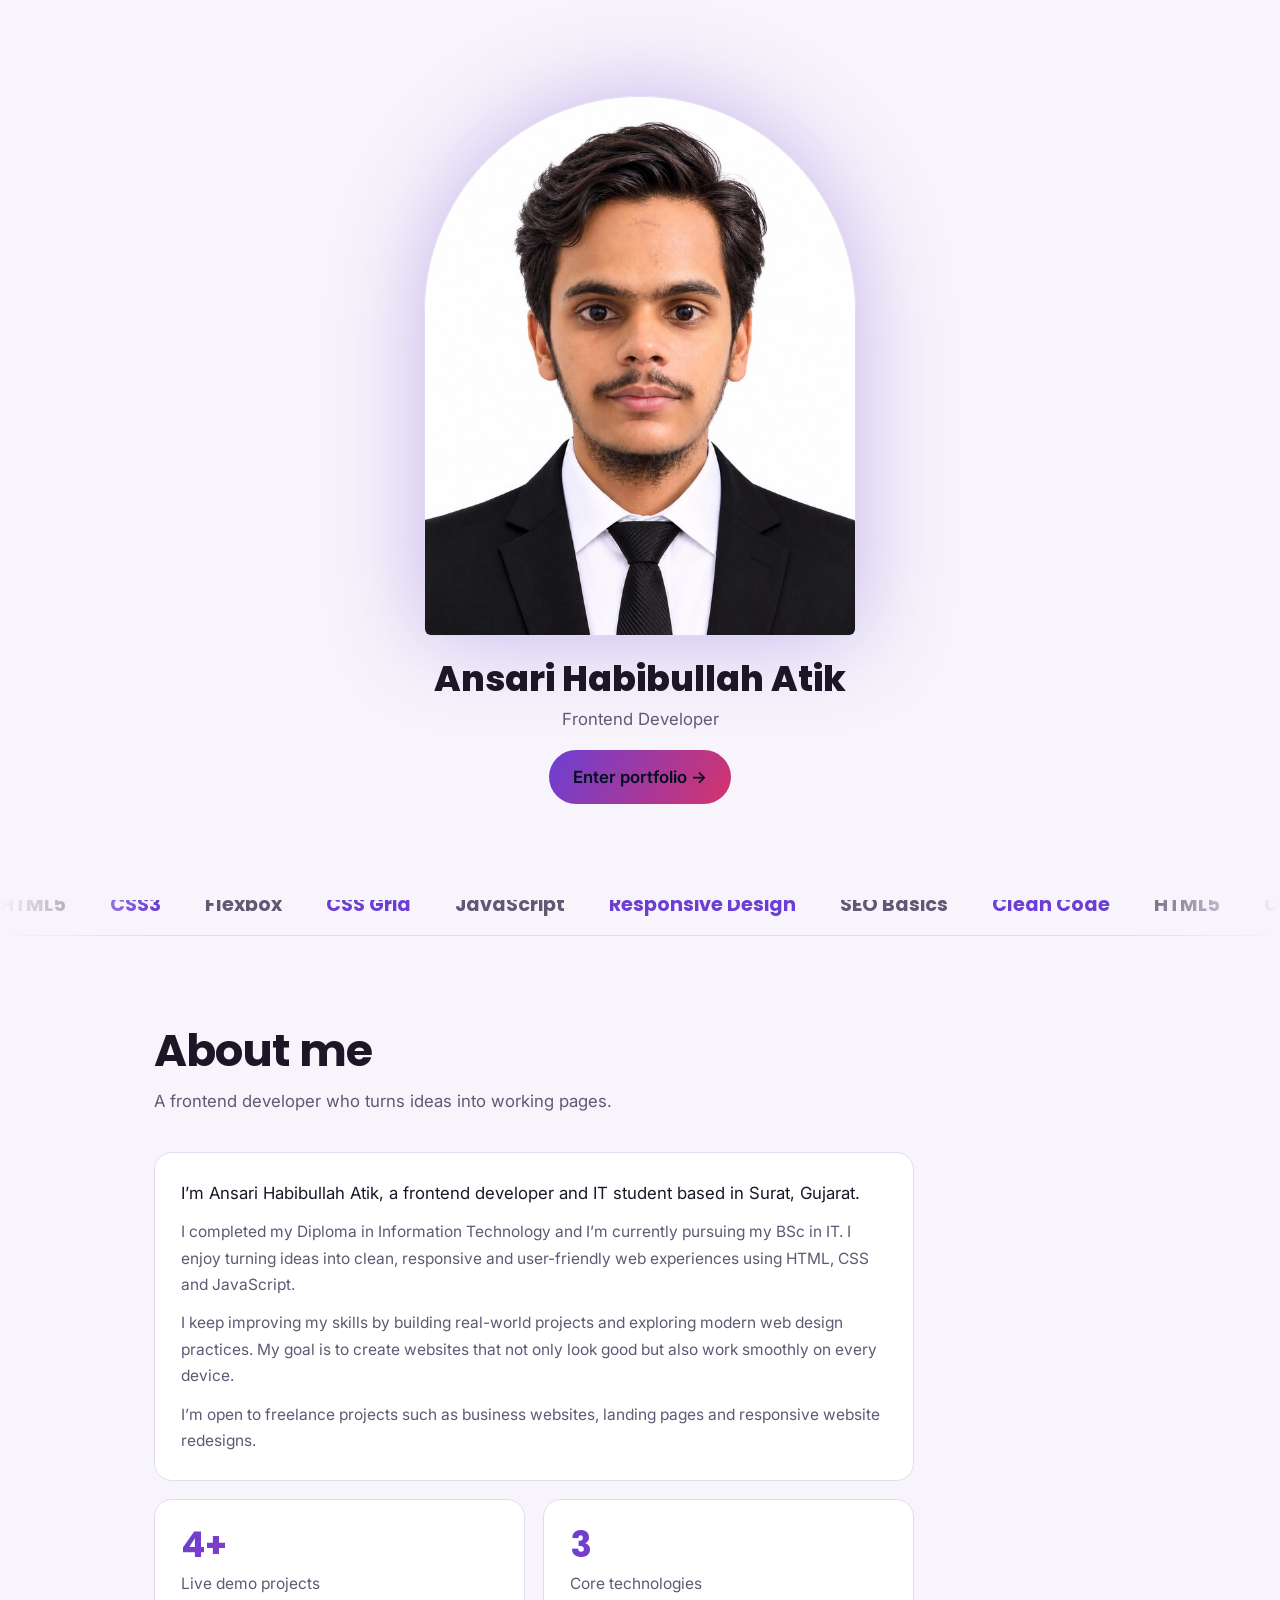
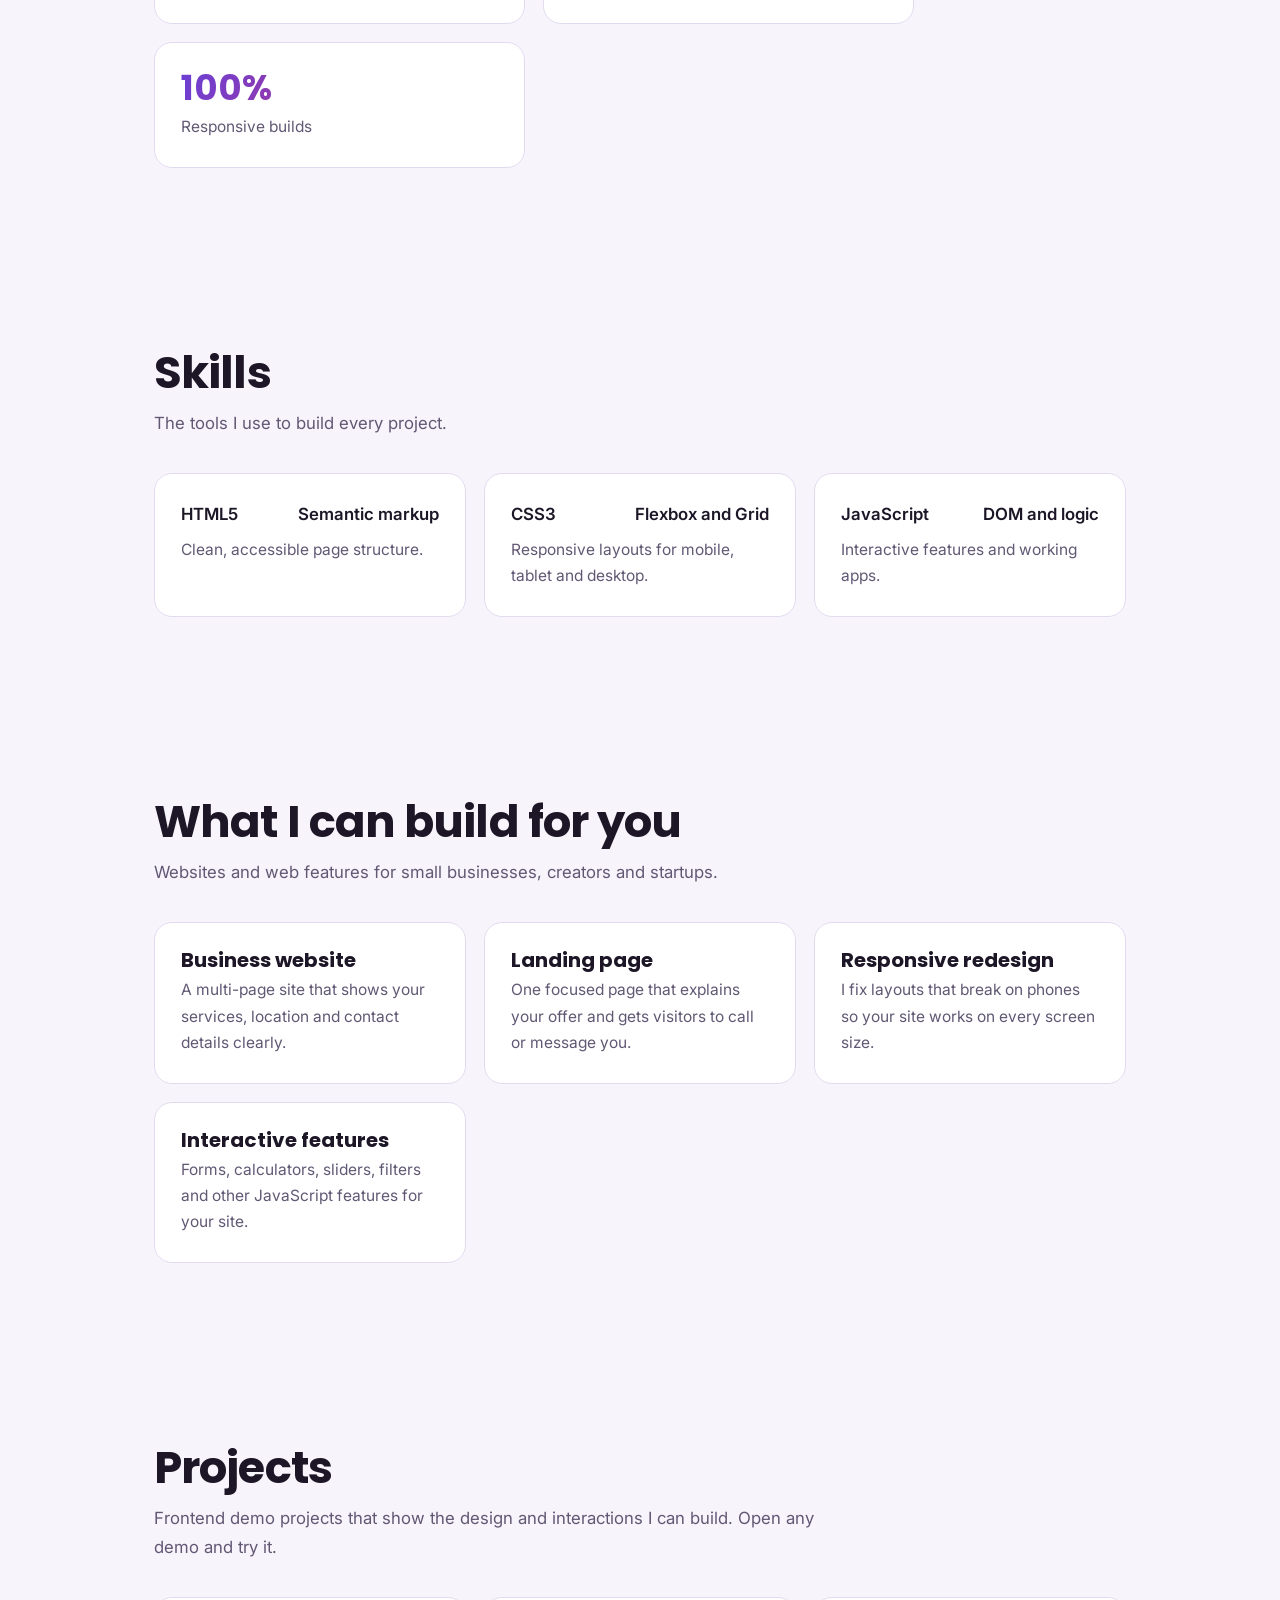
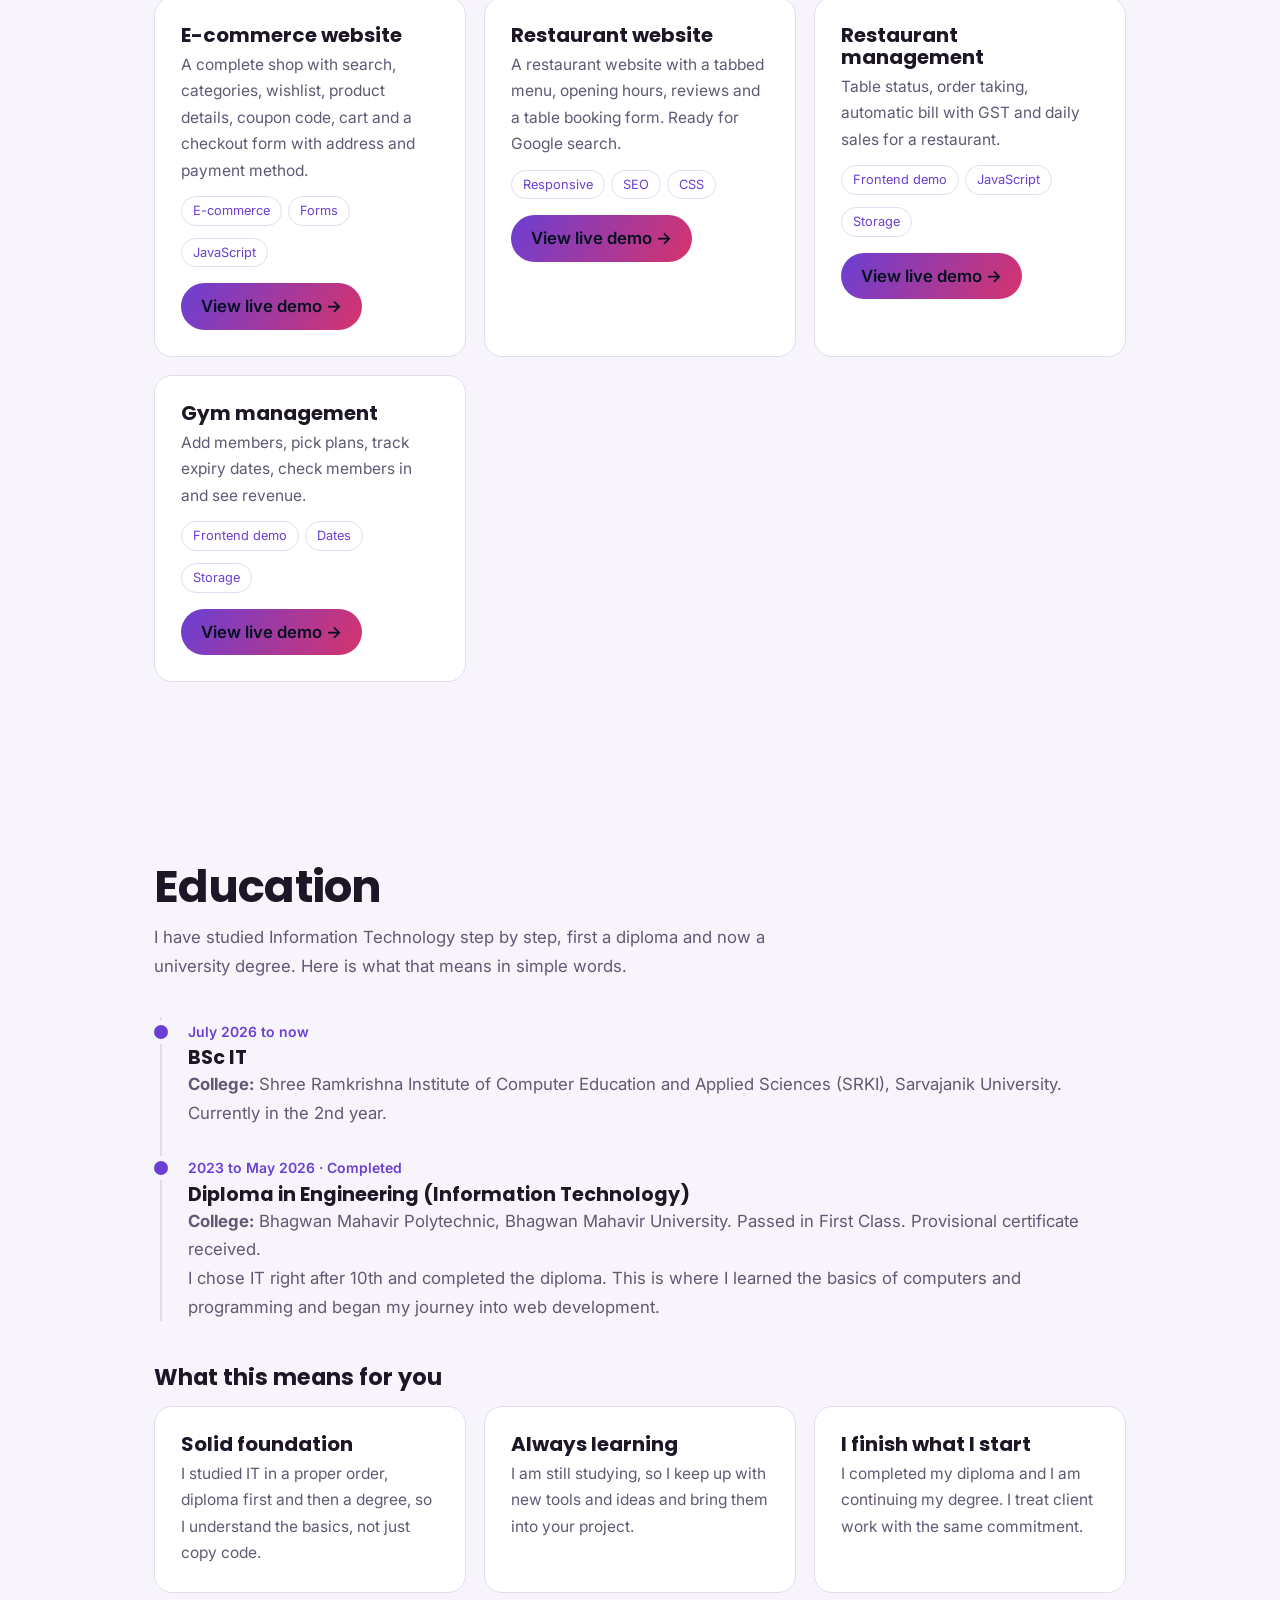
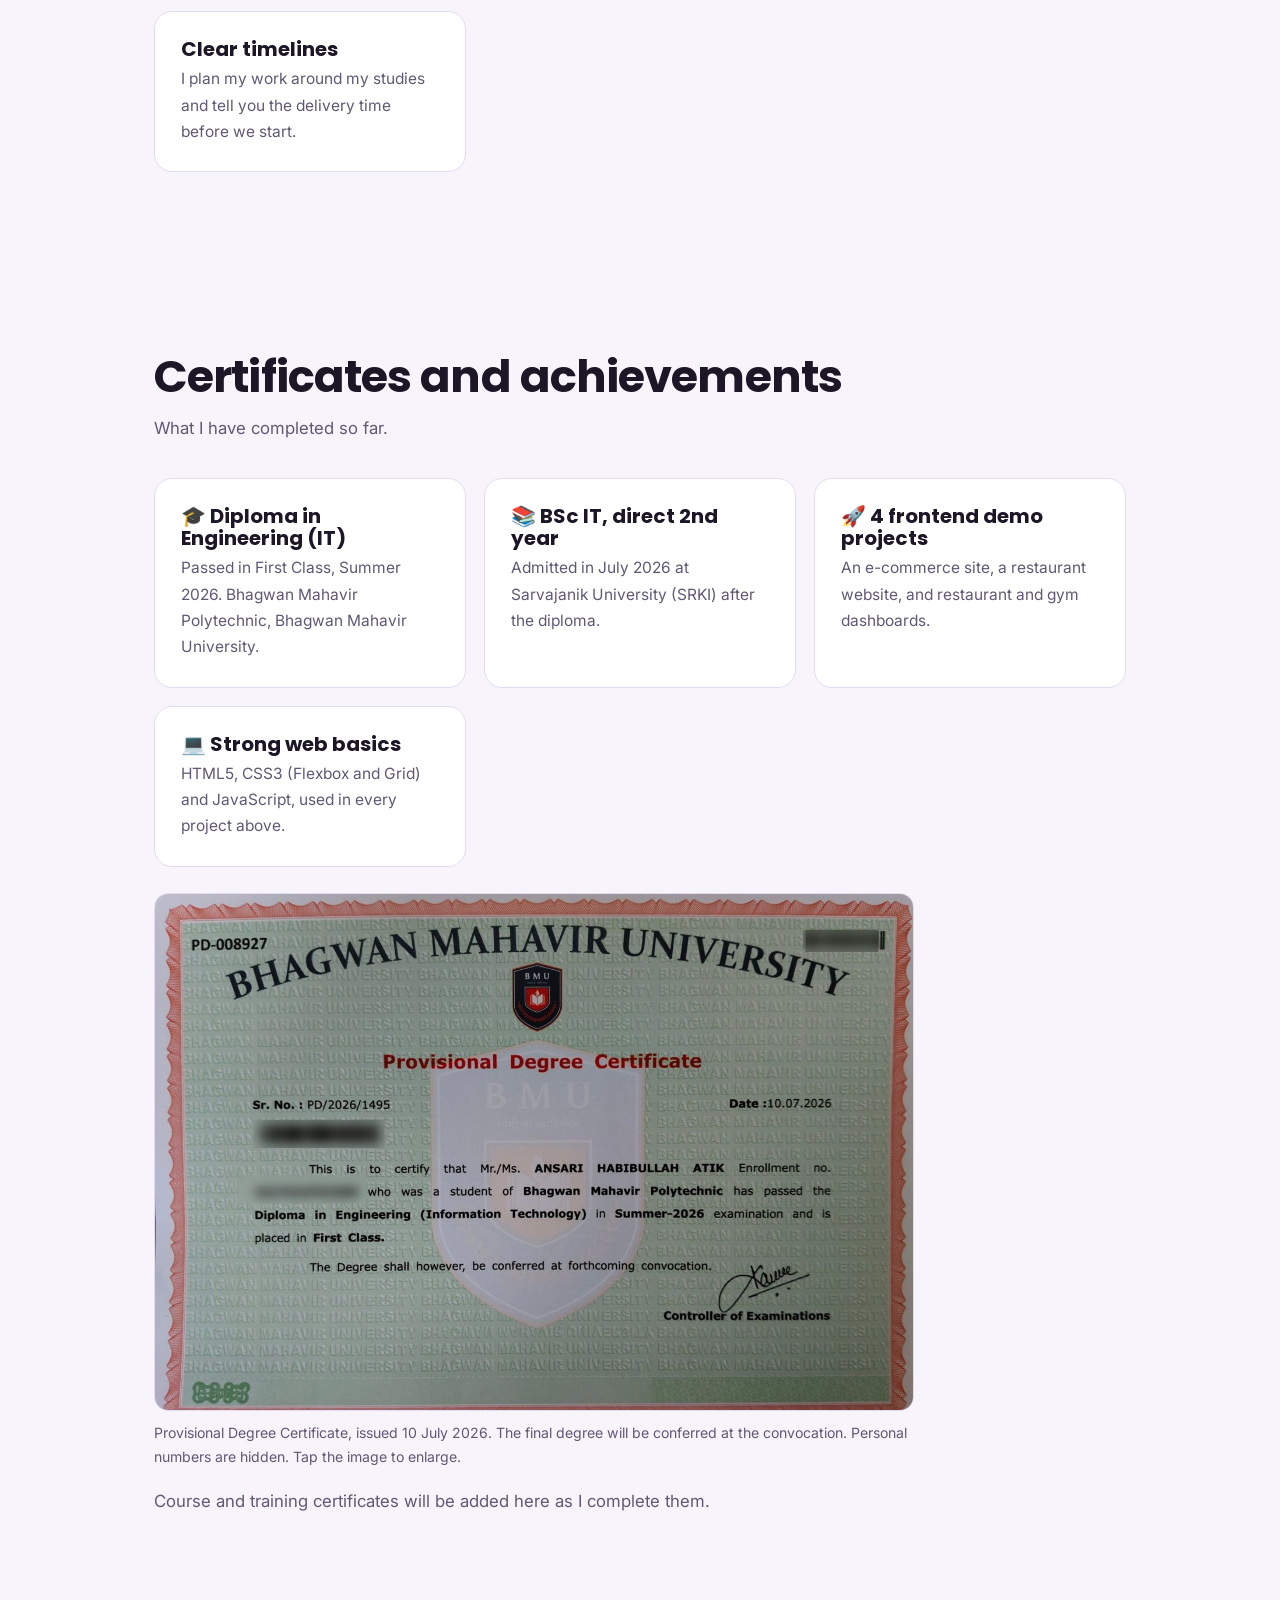
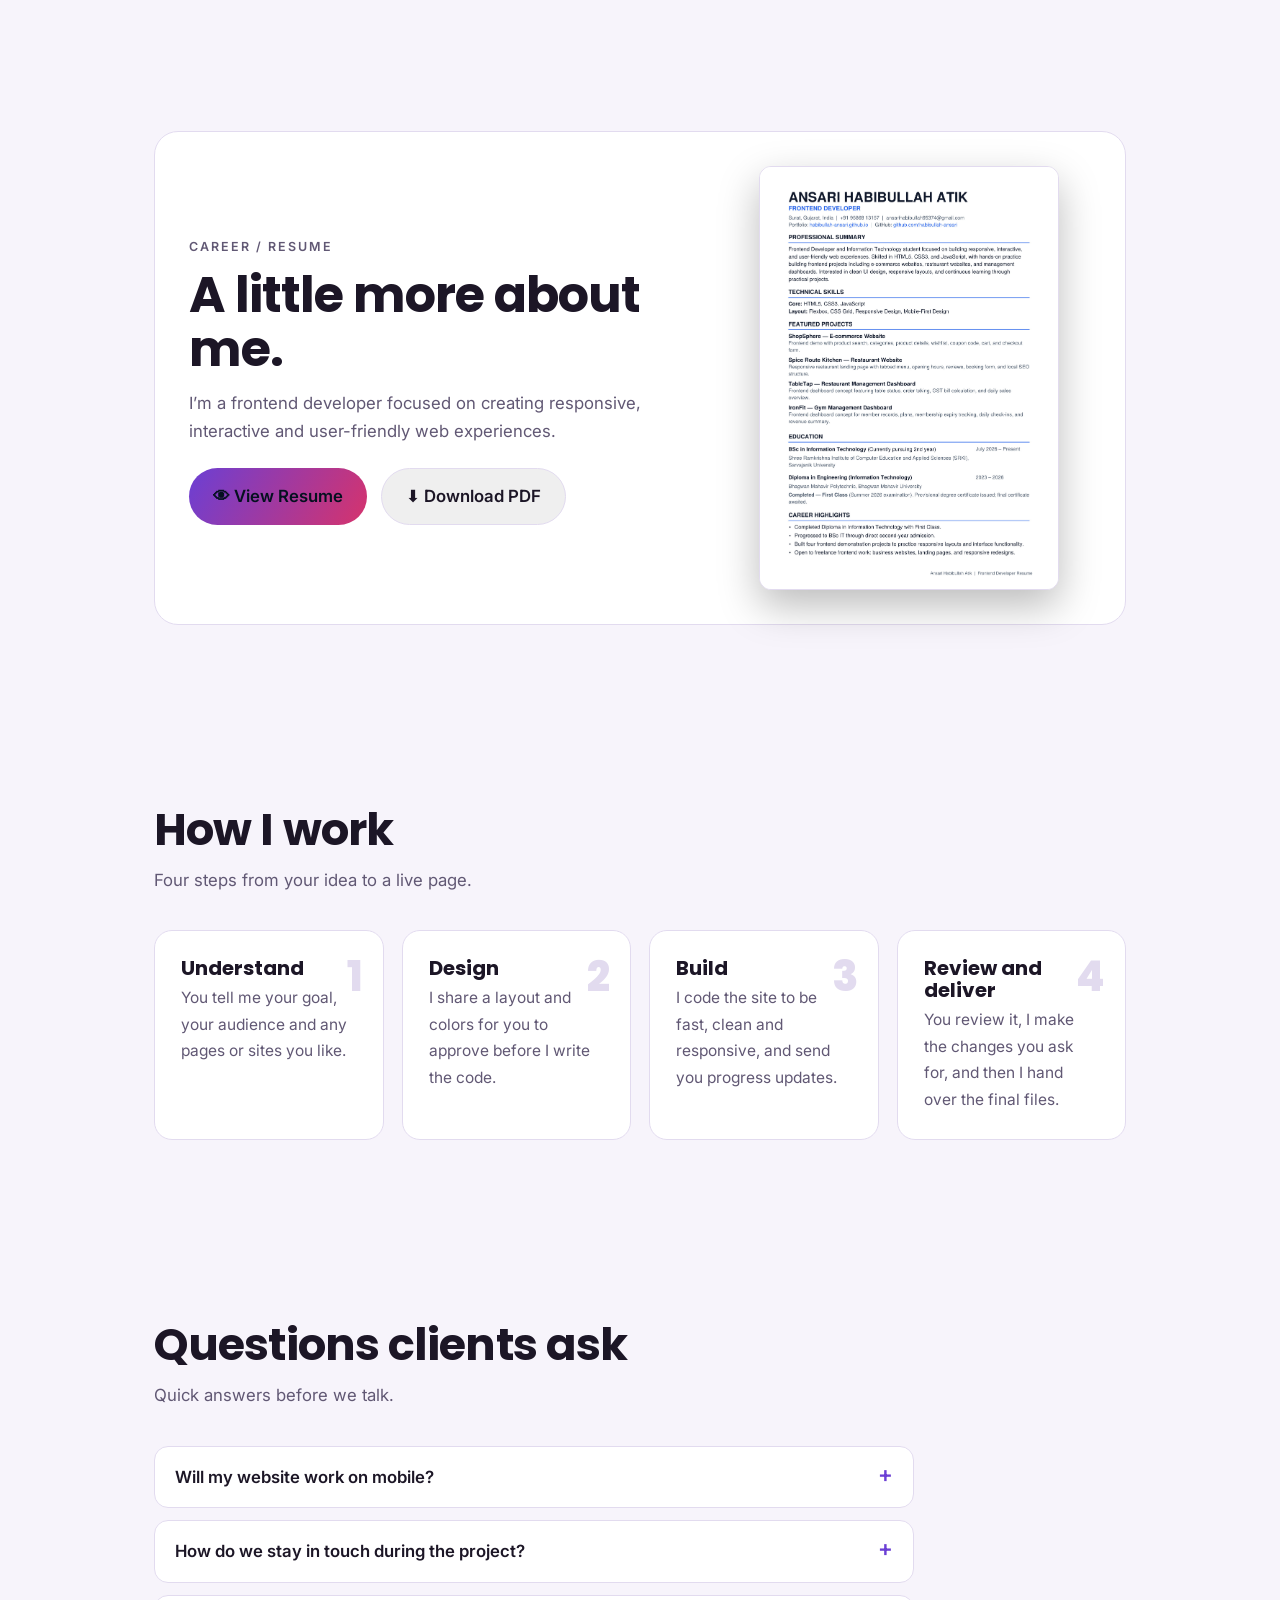
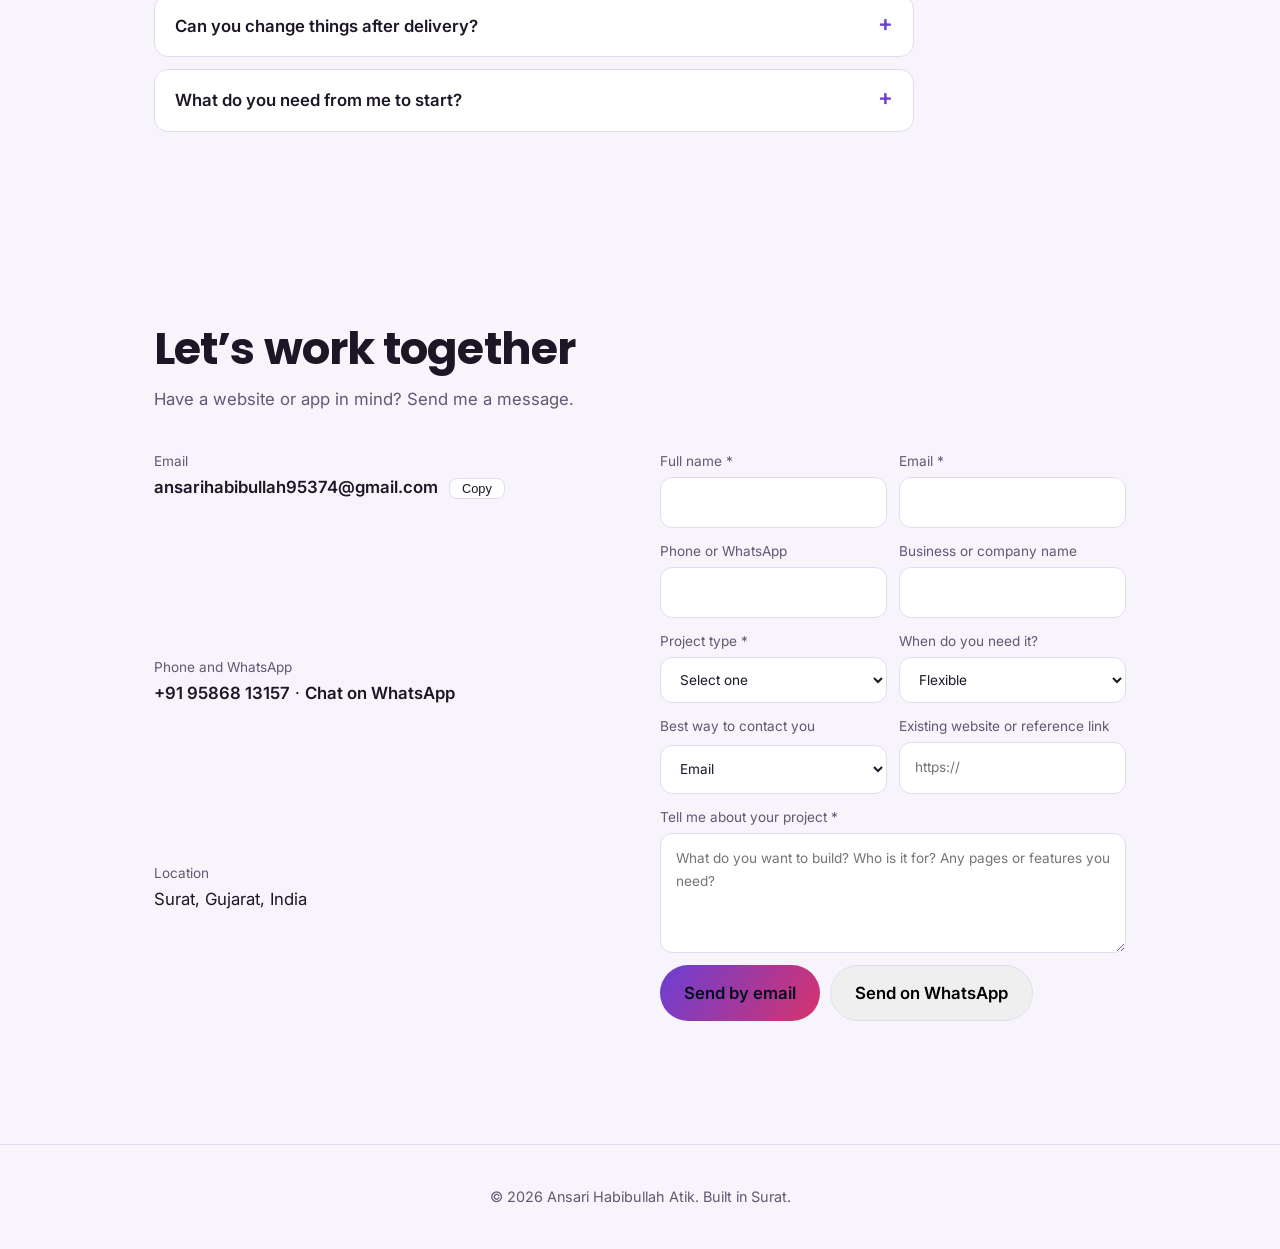
==== commit 7937cb0d: "Add portfolio and GitHub links to resume" ====
--- a/index.html
+++ b/index.html
@@ -304,7 +304,7 @@
       <p class="sub" style="margin-bottom:22px">I’m a frontend developer focused on creating responsive, interactive and user-friendly web experiences.</p>
       <div class="btns" style="margin-top:0"><button class="btn p" id="vr" type="button" style="cursor:pointer;font:inherit;font-weight:600">👁 View Resume</button><button class="btn cv-dl" type="button" style="cursor:pointer;font:inherit;font-weight:600;color:var(--text)">⬇ Download PDF</button></div>
     </div>
-    <button class="rprev" type="button" data-lb="1" aria-label="View resume larger"><img src="[data-uri]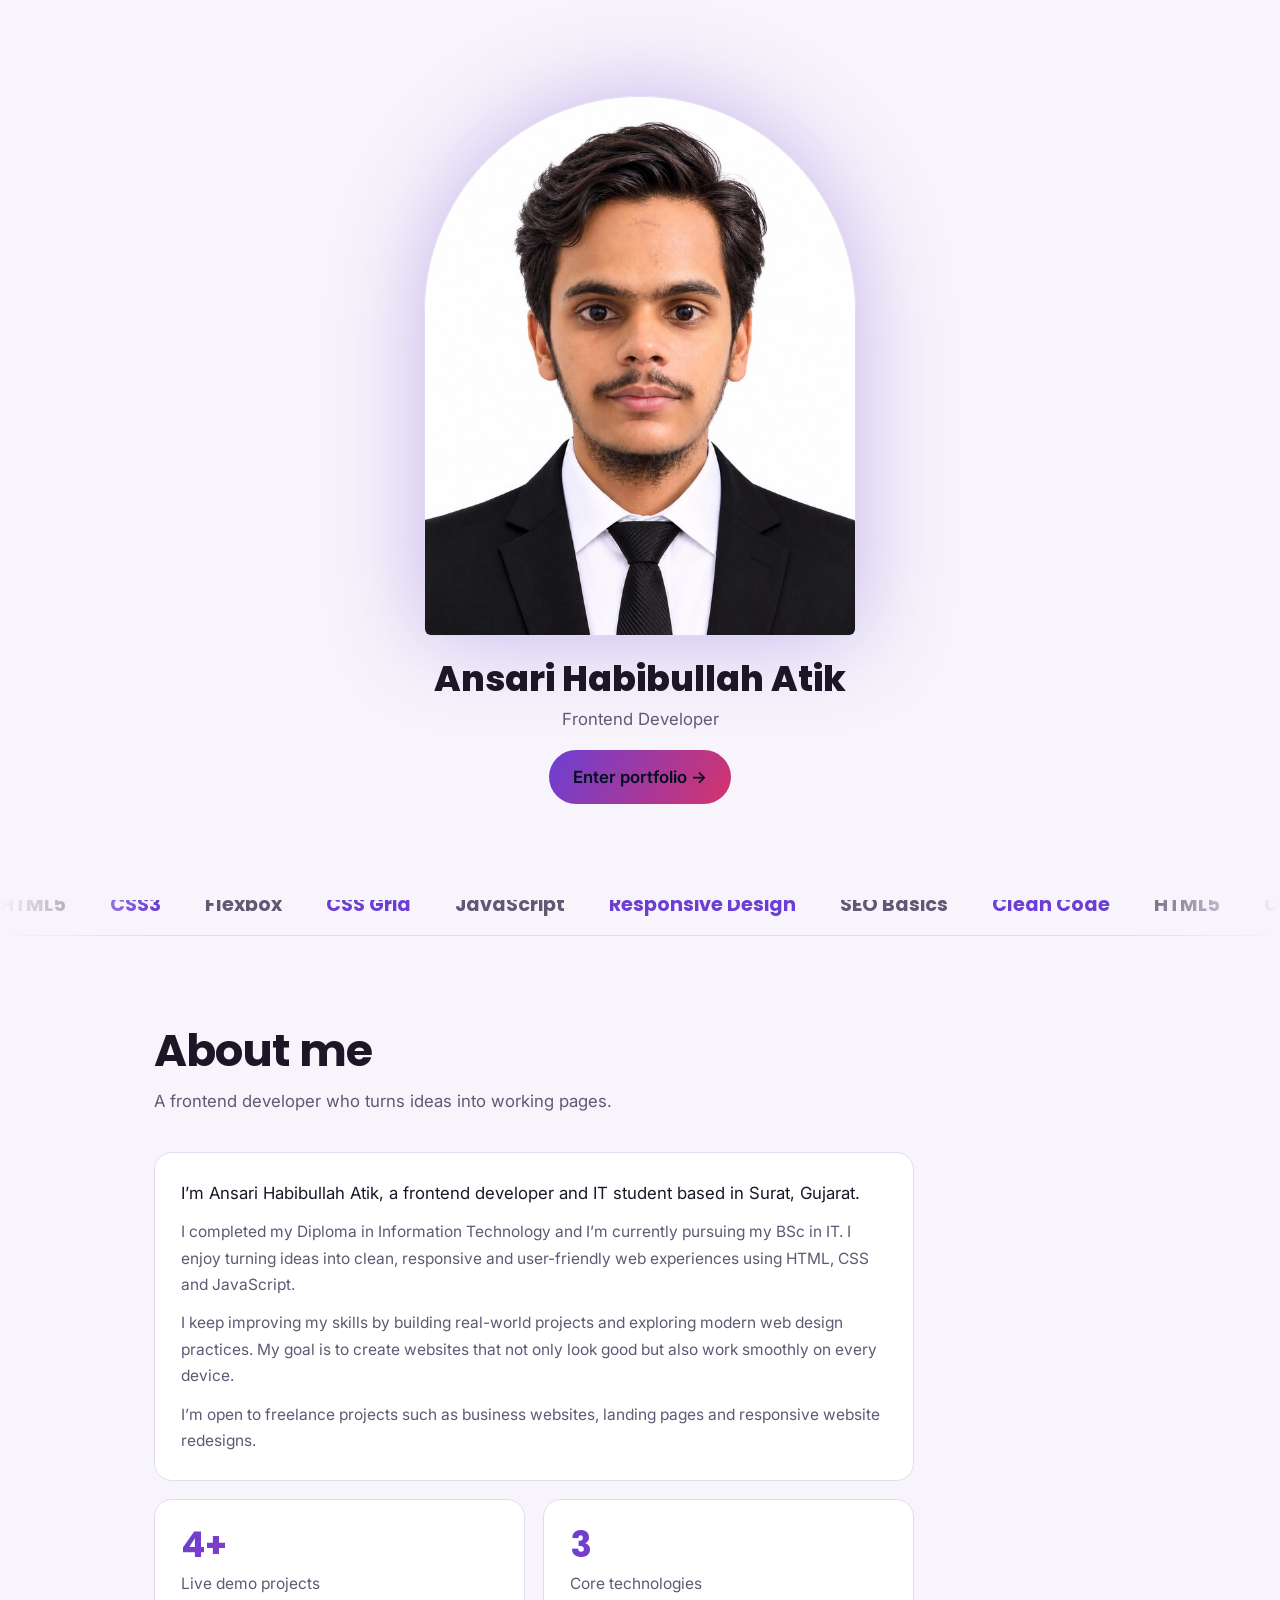
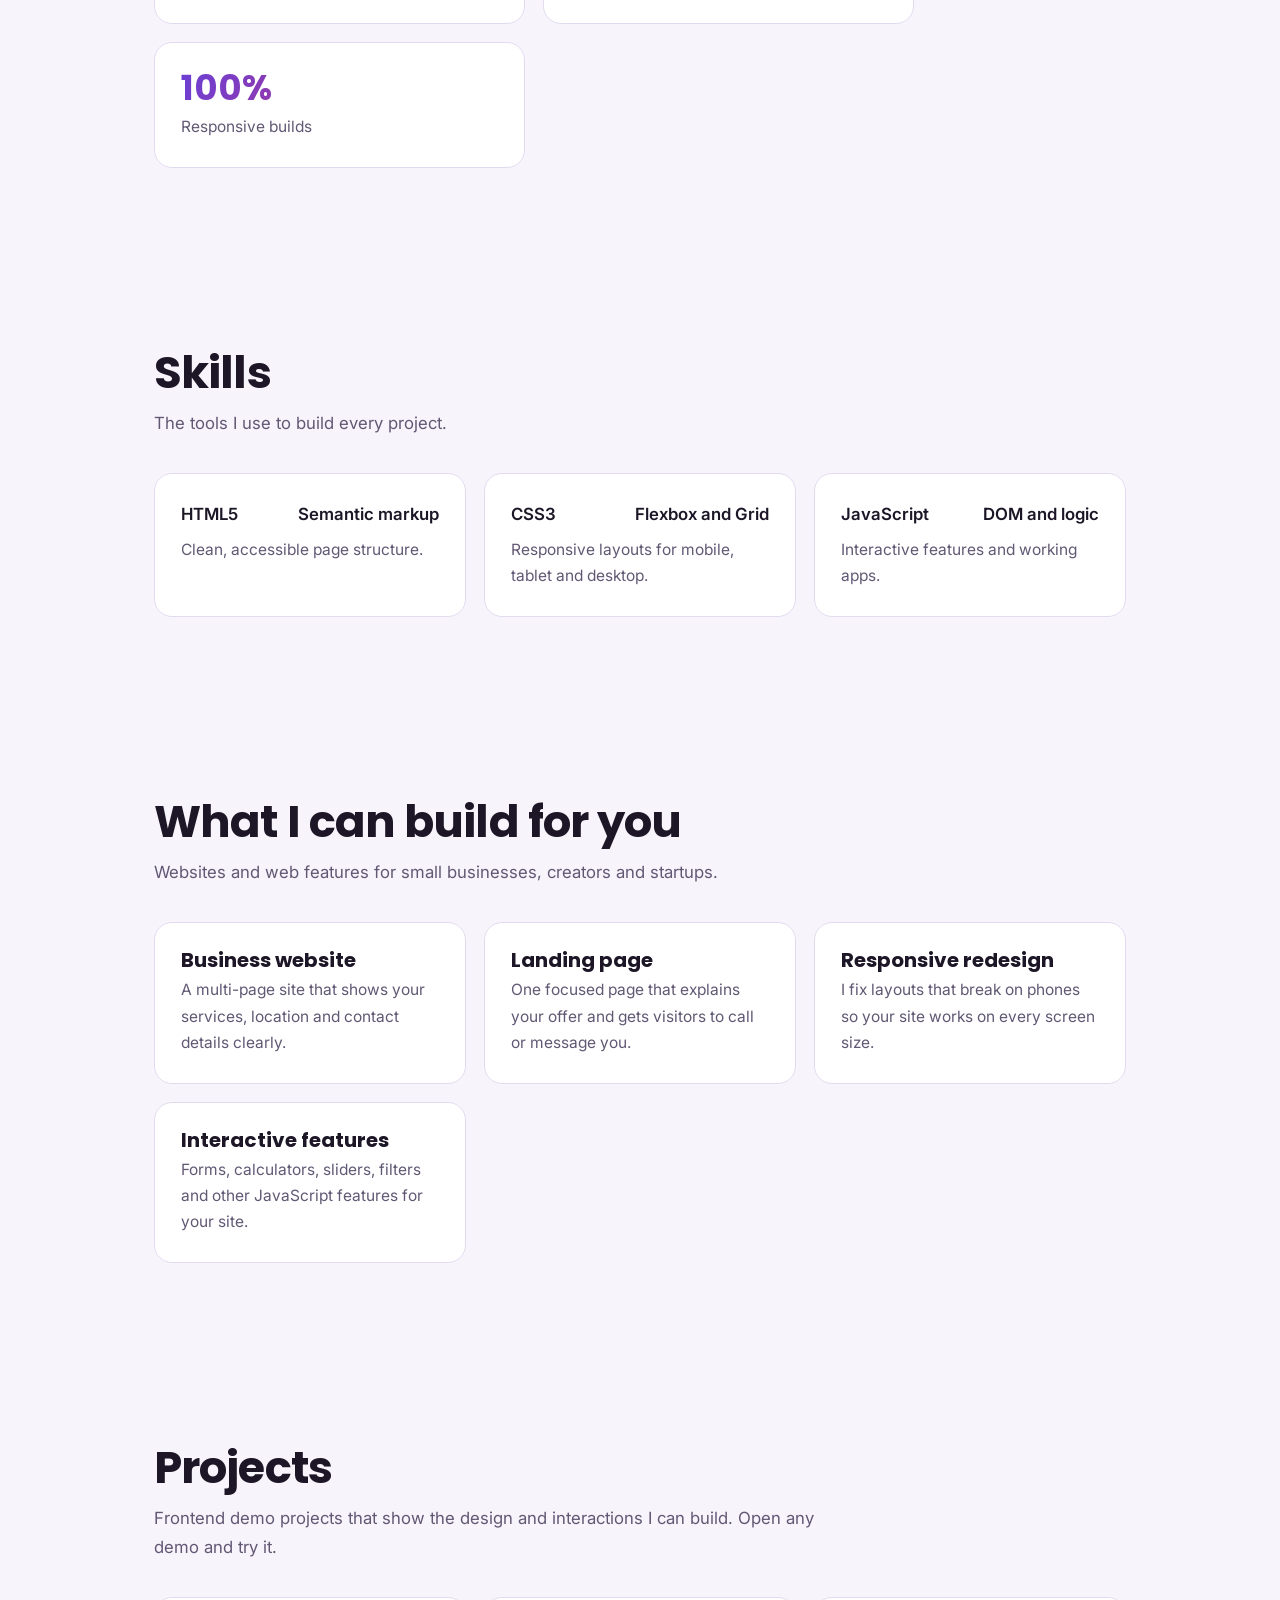
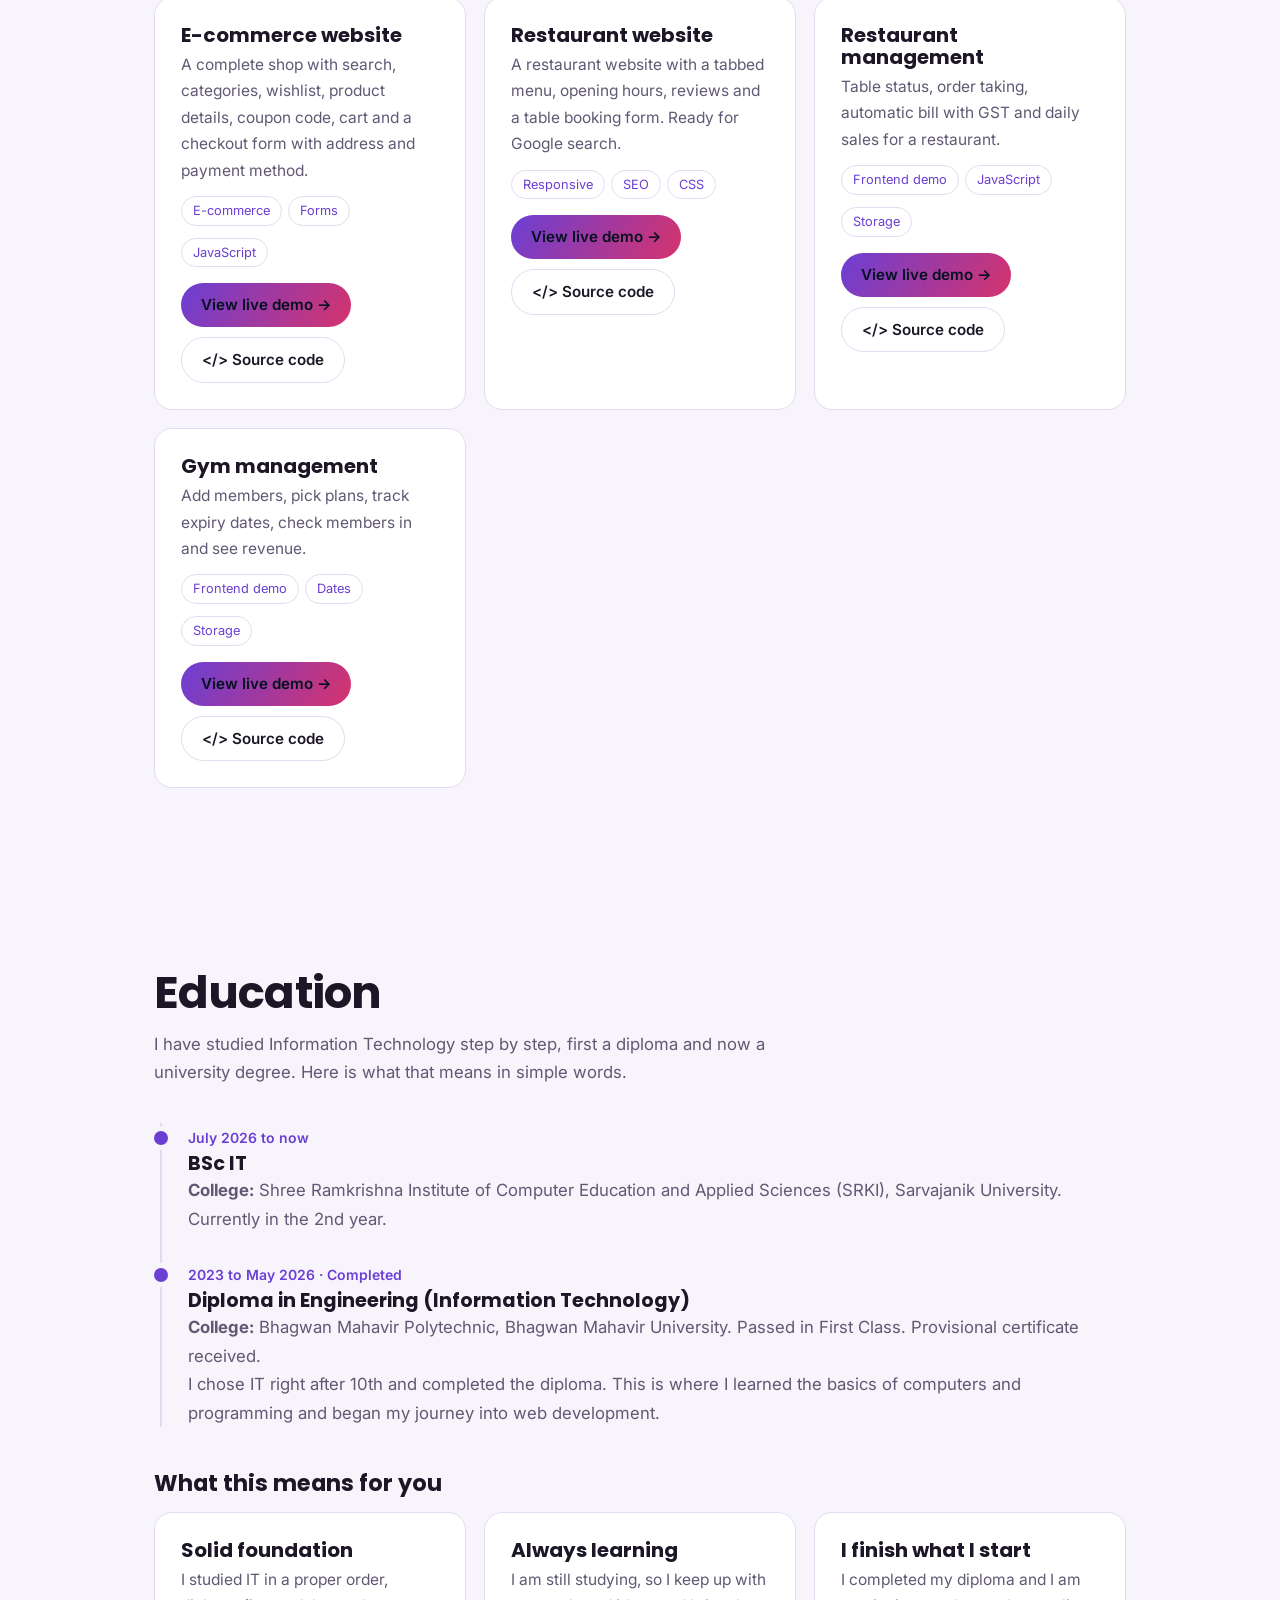
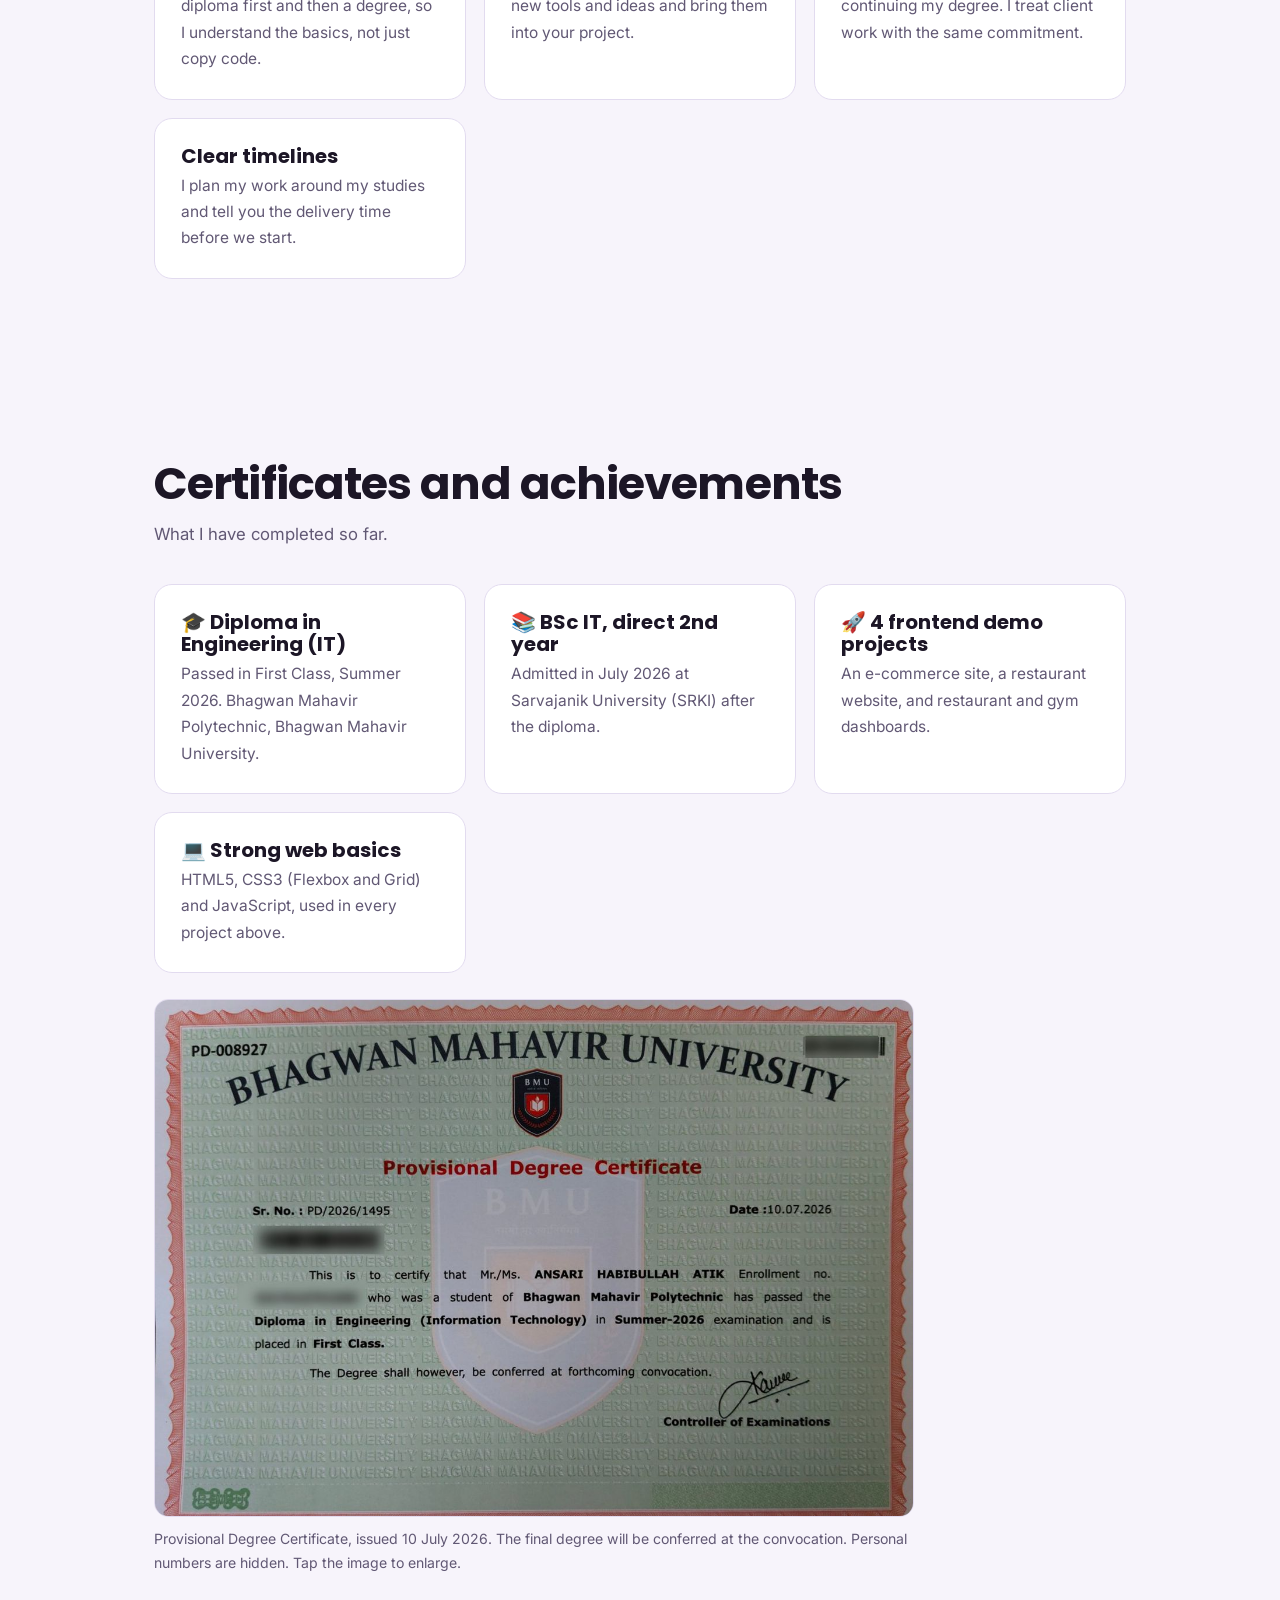
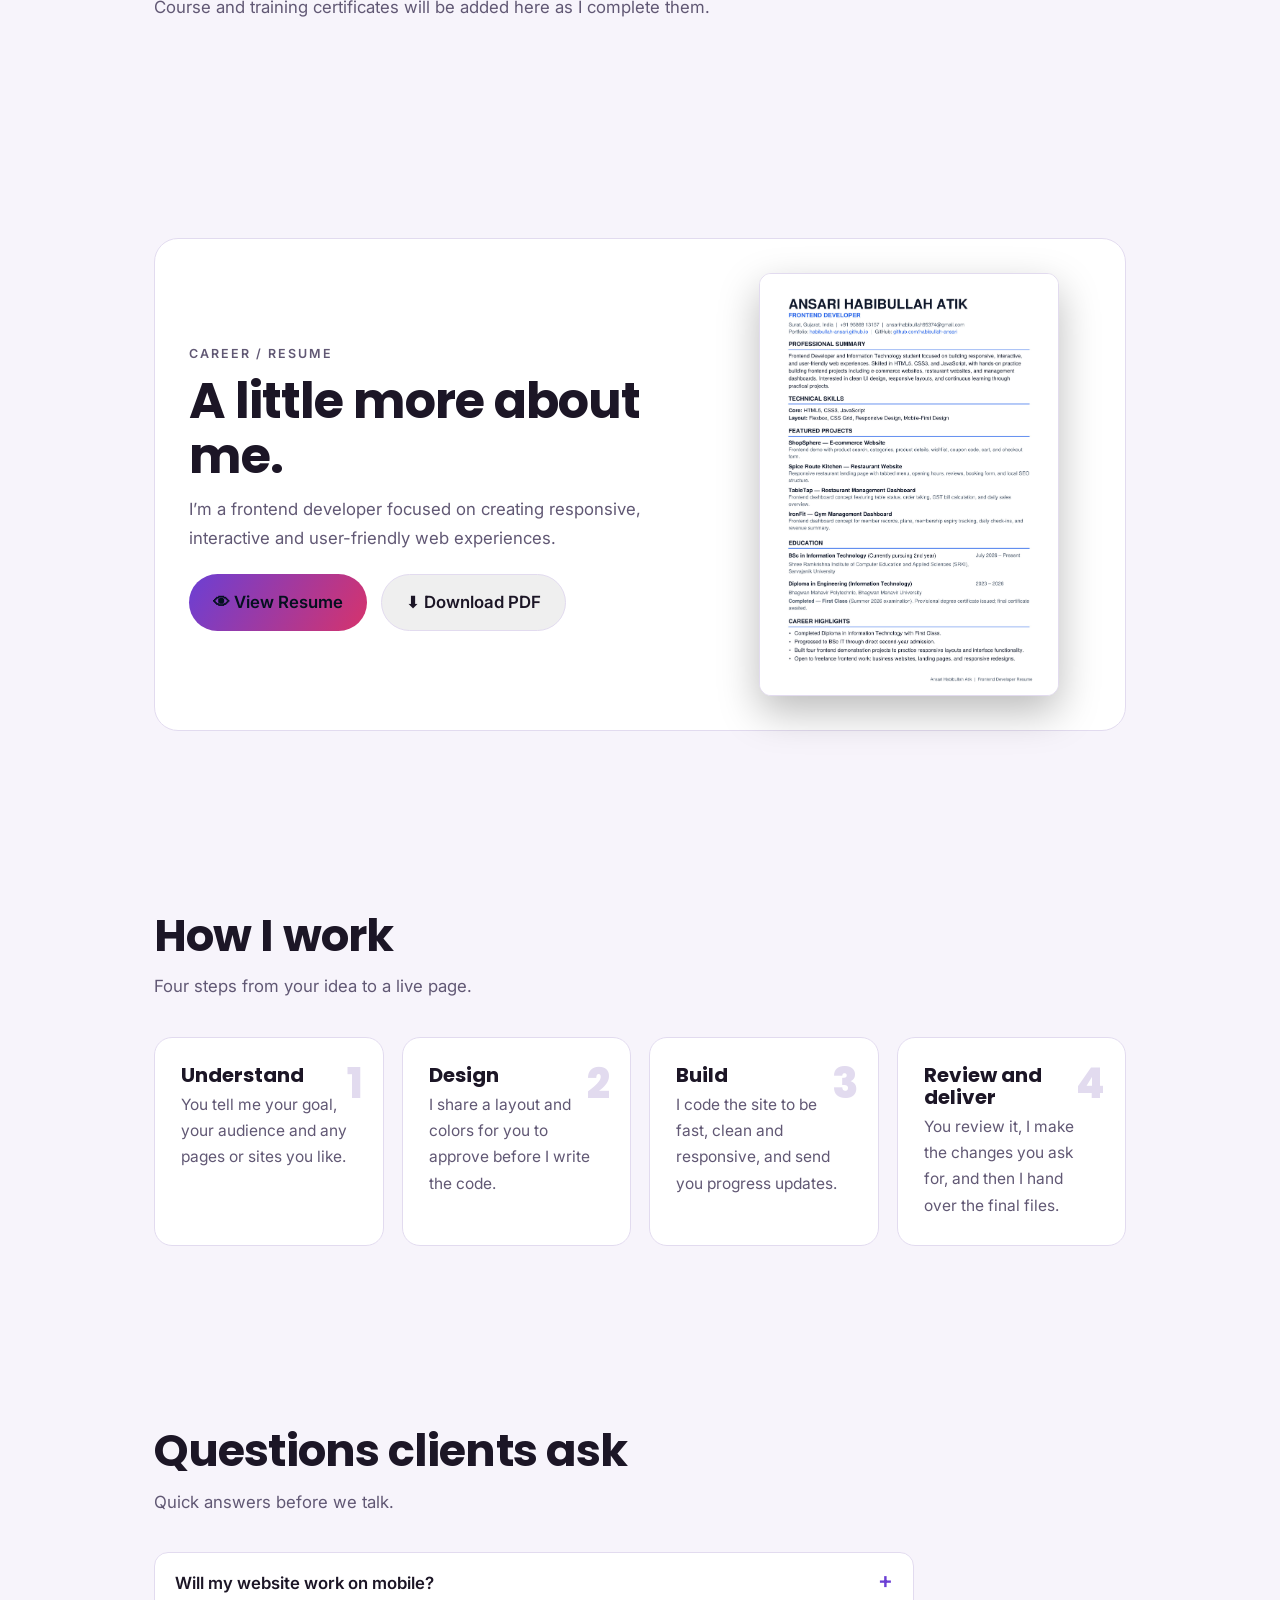
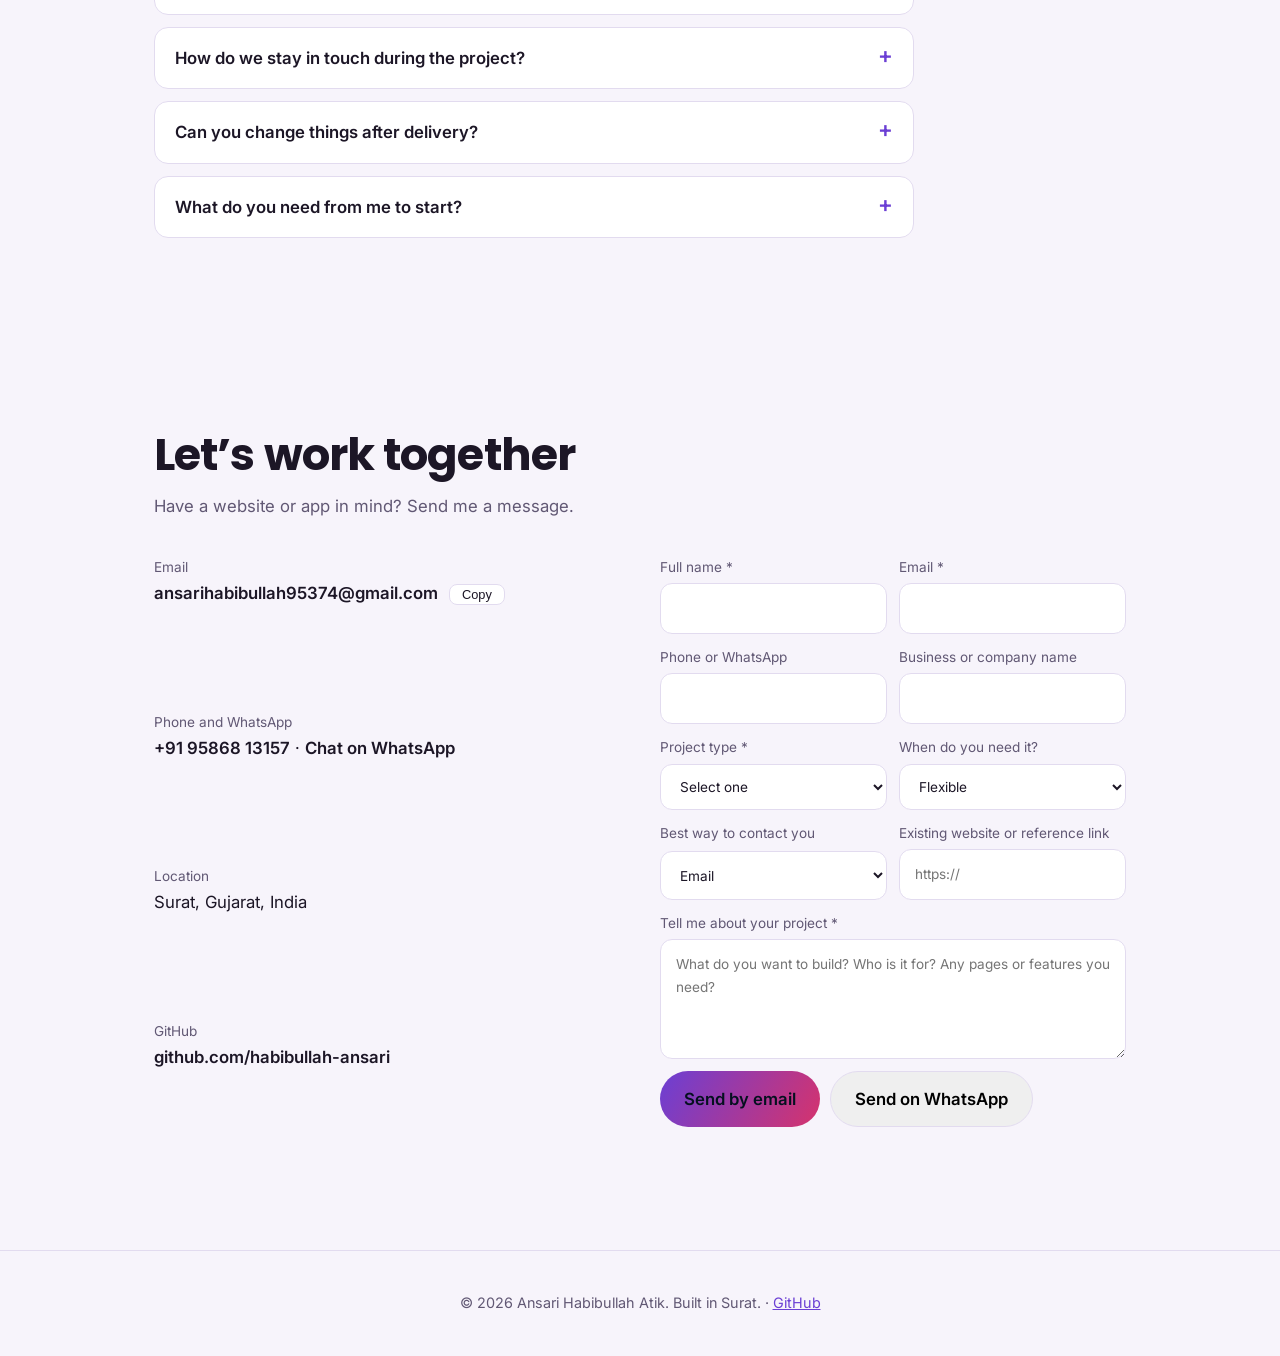
==== commit 75797d38: "Clean code structure with source code links" ====
--- a/index.html
+++ b/index.html
@@ -20,181 +20,11 @@
 <meta property="og:title" content="Habibullah Ansari | Frontend Developer">
 <meta property="og:description" content="Responsive websites and web apps built with HTML5, CSS and JavaScript. Freelance frontend developer in Surat, India.">
 <meta name="twitter:card" content="summary">
-<script type="application/ld+json">{"@context":"https://schema.org","@type":"Person","name":"Ansari Habibullah Atik","jobTitle":"Frontend Developer","email":"mailto:ansarihabibullah95374@gmail.com","telephone":"+919586813157","address":{"@type":"PostalAddress","addressLocality":"Surat","addressRegion":"Gujarat","addressCountry":"IN"},"alumniOf":["Bhagwan Mahavir Polytechnic","Sarvajanik University"],"knowsAbout":["HTML5","CSS","JavaScript","Responsive web design"]}</script>
+<script type="application/ld+json">{"@context":"https://schema.org","@type":"Person","sameAs":["https://github.com/habibullah-ansari"],"name":"Ansari Habibullah Atik","jobTitle":"Frontend Developer","email":"mailto:ansarihabibullah95374@gmail.com","telephone":"+919586813157","address":{"@type":"PostalAddress","addressLocality":"Surat","addressRegion":"Gujarat","addressCountry":"IN"},"alumniOf":["Bhagwan Mahavir Polytechnic","Sarvajanik University"],"knowsAbout":["HTML5","CSS","JavaScript","Responsive web design"]}</script>
 <link rel="preconnect" href="https://fonts.googleapis.com">
 <link href="https://fonts.googleapis.com/css2?family=Poppins:wght@500;600;700;800&family=Inter:wght@400;500;600&display=swap" rel="stylesheet">
 <script type="application/ld+json">{"@context": "https://schema.org", "@graph": [{"@type": "WebSite", "name": "Habibullah Ansari | Frontend Developer", "inLanguage": "en-IN"}, {"@type": "FAQPage", "mainEntity": [{"@type": "Question", "name": "Will my website work on mobile?", "acceptedAnswer": {"@type": "Answer", "text": "Yes. I build every page mobile-first with Flexbox and Grid, then check it on phone, tablet and desktop sizes."}}, {"@type": "Question", "name": "How do we stay in touch during the project?", "acceptedAnswer": {"@type": "Answer", "text": "Message me on WhatsApp or email. I share updates at each step so you always know where things stand."}}, {"@type": "Question", "name": "Can you change things after delivery?", "acceptedAnswer": {"@type": "Answer", "text": "Yes. Each project includes a review round, and you can contact me later for further changes."}}, {"@type": "Question", "name": "What do you need from me to start?", "acceptedAnswer": {"@type": "Answer", "text": "Your business name, logo, text and photos if you have them, and a few example sites you like. If you don’t have text yet, tell me about your business and we can plan it together."}}]}]}</script>
-<style>
-:root{--bg:#0A1020;--surface:#111a30;--line:#1f2c4a;--text:#eef2fb;--muted:#93a1bd;--accent:#4f8cff;--accent2:#22d3ee;color-scheme:dark;box-sizing:border-box;padding-top:env(safe-area-inset-top,0px);padding-bottom:env(safe-area-inset-bottom,0px)}
-@media (prefers-color-scheme:light){:root:not([data-theme="dark"]){--bg:#f5f7fb;--surface:#fff;--line:#dbe2ef;--text:#0e1a33;--muted:#52607a;--accent:#1d4ed8;--accent2:#0e7490;color-scheme:light}}
-:root[data-theme="light"]{--bg:#f5f7fb;--surface:#fff;--line:#dbe2ef;--text:#0e1a33;--muted:#52607a;--accent:#1d4ed8;--accent2:#0e7490;color-scheme:light}
-:root[data-theme="dark"]{--bg:#0A1020;--surface:#111a30;--line:#1f2c4a;--text:#eef2fb;--muted:#93a1bd;--accent:#4f8cff;--accent2:#22d3ee;color-scheme:dark}
-html{scroll-behavior:smooth;scroll-padding-top:70px}
-*,*::before,*::after{box-sizing:border-box}
-body{margin:0;background:var(--bg);color:var(--text);font:400 1.05rem/1.7 "Inter",system-ui,sans-serif;overflow-x:hidden}
-h1,h2,h3{font-family:"Poppins",system-ui,sans-serif;line-height:1.1;margin:0}
-a{color:inherit}
-:focus-visible{outline:2px solid var(--accent);outline-offset:3px}
-.aurora{position:fixed;inset:0;z-index:-1;overflow:hidden;pointer-events:none}
-.aurora i{position:absolute;width:55vmax;height:55vmax;border-radius:50%;filter:blur(90px);opacity:.28;animation:drift 22s ease-in-out infinite alternate}
-.aurora i:nth-child(1){background:var(--accent);top:-20vmax;left:-10vmax}
-.aurora i:nth-child(2){background:var(--accent2);bottom:-25vmax;right:-15vmax;animation-delay:-8s}
-.aurora i:nth-child(3){background:var(--accent2);top:30vh;left:35vw;width:30vmax;height:30vmax;opacity:.14;animation-delay:-14s}
-@keyframes drift{to{transform:translate(8vmax,6vmax) scale(1.15)}}
-nav{position:sticky;top:0;z-index:10;display:flex;justify-content:space-between;align-items:center;padding:14px 5vw;backdrop-filter:blur(14px);background:color-mix(in srgb,var(--bg) 70%,transparent);border-bottom:1px solid var(--line)}
-nav b{font-family:"Poppins";font-size:1.15rem}
-nav div{display:flex;gap:22px;align-items:center}
-nav a{text-decoration:none;color:var(--muted);font-size:.95rem}
-nav a:hover{color:var(--text)}
-#theme{background:none;border:1px solid var(--line);color:var(--text);border-radius:99px;width:36px;height:36px;cursor:pointer;font-size:1rem}
-section{padding:90px 5vw;max-width:1100px;margin:auto}
-.hero{min-height:88vh;display:grid;grid-template-columns:1.3fr 1fr;gap:48px;align-items:center}
-.hero h1{font-size:clamp(2.6rem,7vw,5.2rem);font-weight:800;letter-spacing:-.03em}
-.hero h1 span{display:inline-block;opacity:0;transform:translateY(40px) rotate(4deg);animation:up .7s cubic-bezier(.2,.8,.2,1) forwards}
-@keyframes up{to{opacity:1;transform:none}}
-.role::after{content:"";display:inline-block;width:2px;height:1.1em;background:var(--accent);margin-left:3px;vertical-align:-3px;animation:blink 1s steps(1) infinite}
-.role{font-size:1.3rem;color:var(--accent);min-height:2em;margin:18px 0 8px;font-weight:500}
-@keyframes blink{50%{opacity:0}}
-.lead{color:var(--muted);max-width:52ch}
-.btns{display:flex;gap:14px;flex-wrap:wrap;margin-top:28px}
-.btn{padding:13px 24px;border-radius:99px;text-decoration:none;font-weight:600;border:1px solid var(--line);transition:transform .2s}
-.btn:hover{transform:translateY(-2px)}
-.btn.p{background:linear-gradient(120deg,var(--accent),var(--accent2));color:#04101f;border:0}
-.photo{position:relative;justify-self:center;width:min(360px,80%)}
-.photo::before{content:"";position:absolute;inset:-14px;border-radius:999px 999px 44px 44px;background:conic-gradient(from 0deg,var(--accent),var(--accent2),var(--accent));filter:blur(18px);opacity:.55;animation:spin 8s linear infinite}
-.photo img{position:relative;width:100%;height:auto;aspect-ratio:4/5;object-fit:cover;object-position:50% 20%;border-radius:999px 999px 32px 32px;border:3px solid var(--line);display:block}
-@keyframes spin{to{transform:rotate(360deg)}}
-h2{font-size:clamp(1.9rem,4vw,2.8rem);margin-bottom:12px;letter-spacing:-.02em}
-.sub{color:var(--muted);margin:0 0 36px;max-width:60ch}
-.grid{display:grid;grid-template-columns:repeat(auto-fit,minmax(250px,1fr));gap:18px}
-.card{position:relative;background:var(--surface);border:1px solid var(--line);border-radius:18px;padding:26px;overflow:hidden;transition:transform .15s ease-out;transform-style:preserve-3d}
-.card::before{content:"";position:absolute;inset:0;background:radial-gradient(260px circle at var(--x,50%) var(--y,50%),color-mix(in srgb,var(--accent) 22%,transparent),transparent 70%);opacity:0;transition:opacity .3s}
-.card:hover::before{opacity:1}
-.card>*{position:relative}
-.card h3{font-size:1.25rem;margin-bottom:6px}
-.card p{margin:0;color:var(--muted);font-size:.97rem}
-.tag{display:inline-block;font-size:.8rem;padding:3px 11px;border-radius:99px;border:1px solid var(--line);color:var(--accent);margin:12px 6px 0 0}
-.bar{height:8px;background:var(--line);border-radius:9px;margin-top:16px;overflow:hidden}
-.bar i{display:block;height:100%;width:0;border-radius:9px;background:linear-gradient(90deg,var(--accent),var(--accent2));transition:width 1.2s cubic-bezier(.2,.8,.2,1)}
-.skill .n{display:flex;justify-content:space-between;font-weight:600}
-.tl{border-left:2px solid var(--line);padding-left:26px;display:grid;gap:26px;margin-left:6px}
-.tl div{position:relative}
-.tl div::before{content:"";position:absolute;left:-34px;top:8px;width:14px;height:14px;border-radius:50%;background:var(--accent);box-shadow:0 0 0 5px var(--bg)}
-.tl small{color:var(--accent);font-weight:600}
-.tl h3{font-size:1.2rem;margin:2px 0}
-.tl p{margin:0;color:var(--muted)}
-.contact{display:grid;grid-template-columns:1fr 1fr;gap:40px}
-.contact ul{list-style:none;padding:0;margin:0;display:grid;gap:14px}
-.contact li span{display:block;color:var(--muted);font-size:.85rem}
-.contact a{text-decoration:none;font-weight:600}
-form{display:grid;gap:12px}
-input,select,textarea{width:100%;background:var(--surface);border:1px solid var(--line);border-radius:12px;padding:13px 15px;color:var(--text);font:inherit}
-textarea{min-height:120px;resize:vertical}
-footer{text-align:center;color:var(--muted);padding:40px 5vw;border-top:1px solid var(--line);font-size:.9rem}
-.rv{opacity:0;transform:translateY(24px);transition:opacity .7s,transform .7s}
-.rv.in{opacity:1;transform:none}
-#prog{position:fixed;top:0;left:0;height:3px;width:0;z-index:30;background:linear-gradient(90deg,var(--accent),var(--accent2))}
-.fab{position:fixed;right:18px;bottom:calc(18px + env(safe-area-inset-bottom,0px));z-index:20;display:grid;gap:10px}
-.fab a,.fab button{width:48px;height:48px;border-radius:50%;display:grid;place-items:center;text-decoration:none;font-size:1.2rem;border:1px solid var(--line);background:var(--surface);color:var(--text);cursor:pointer;transition:transform .2s}
-.fab a:hover,.fab button:hover{transform:scale(1.1)}
-.fab a{background:#25D366;color:#fff;border:0;font-weight:700}
-#top{opacity:0;pointer-events:none;transition:opacity .3s}
-#top.show{opacity:1;pointer-events:auto}
-.steps{display:grid;grid-template-columns:repeat(auto-fit,minmax(220px,1fr));gap:18px;counter-reset:s}
-.steps .card::after{counter-increment:s;content:counter(s);position:absolute;right:20px;top:14px;font:800 2.6rem "Poppins";color:var(--line)}
-details{background:var(--surface);border:1px solid var(--line);border-radius:14px;padding:16px 20px;margin-bottom:12px;max-width:760px}
-summary{cursor:pointer;font-weight:600;list-style:none;display:flex;justify-content:space-between;gap:12px}
-summary::after{content:"+";color:var(--accent);font-size:1.4rem;line-height:1;transition:transform .25s}
-details[open] summary::after{transform:rotate(45deg)}
-details p{margin:10px 0 0;color:var(--muted)}
-.photo img{transition:transform .5s cubic-bezier(.2,.8,.2,1);cursor:zoom-in}
-.photo img:hover{transform:scale(1.08)}
-#intro{position:fixed;inset:0;z-index:100;display:none;flex-direction:column;align-items:center;justify-content:center;gap:16px;padding:20px;background:var(--bg);text-align:center;transition:opacity .8s,transform .8s}
-#intro.on{display:flex}
-#intro.out{opacity:0;transform:scale(1.08);pointer-events:none}
-#intro .big{height:min(64vh,540px);width:auto;max-width:86vw;aspect-ratio:4/5;object-fit:cover;object-position:50% 20%;border-radius:999px 999px 32px 32px;border:1px solid var(--line);box-shadow:0 0 90px color-mix(in srgb,var(--accent) 35%,transparent);transition:transform .5s cubic-bezier(.2,.8,.2,1);animation:pop .9s cubic-bezier(.2,.8,.2,1) backwards;cursor:zoom-in}
-#intro .big:hover{transform:scale(1.07)}
-@keyframes pop{from{opacity:0;transform:scale(.7)}}
-#intro p{margin:0;color:var(--muted)}
-#intro b{display:block;font:800 clamp(1.4rem,4vw,2.2rem) "Poppins",sans-serif;color:var(--text)}
-.ctl{display:flex;gap:10px;align-items:center}
-@media (min-width:1001px){#mb{display:none}}
-.dots{display:flex;gap:8px;align-items:center}
-.dots button{width:20px;height:20px;border-radius:50%;border:2px solid var(--line);cursor:pointer;padding:0;transition:transform .2s}
-.dots button:hover{transform:scale(1.2)}
-.dots button[aria-pressed=true]{border-color:var(--text);box-shadow:0 0 0 2px var(--bg) inset}
-.brand{display:flex;align-items:center;gap:10px;color:var(--text)!important}
-.mk{display:block;width:52px;height:52px;border-radius:50%;flex:none;background:var(--surface) url([data-uri]) center/cover no-repeat;border:2px solid var(--accent);box-shadow:0 0 0 4px color-mix(in srgb,var(--accent) 22%,transparent),0 8px 20px color-mix(in srgb,var(--accent) 35%,transparent)}
-.brand b{font:800 1.5rem/1 "Poppins",system-ui,sans-serif;letter-spacing:.14em;background:linear-gradient(120deg,var(--accent),var(--accent2));-webkit-background-clip:text;background-clip:text;color:transparent}
-:root[data-theme="dark"][data-pal="emerald"]{--bg:#07130f;--surface:#0f211a;--line:#1c3a2d;--accent:#34d399;--accent2:#a3e635}
-:root[data-theme="dark"][data-pal="sunset"]{--bg:#150d0b;--surface:#22150f;--line:#3d261b;--accent:#fb923c;--accent2:#f472b6}
-:root[data-theme="dark"][data-pal="violet"]{--bg:#120F17;--surface:#1b1624;--line:#2e2740;--text:#f1edf7;--muted:#a79fb8;--accent:#b794ff;--accent2:#ff8fb8}
-:root[data-theme="light"][data-pal="emerald"]{--bg:#f2faf6;--surface:#fff;--line:#cde5da;--accent:#047857;--accent2:#4d7c0f}
-:root[data-theme="light"][data-pal="sunset"]{--bg:#fff7f1;--surface:#fff;--line:#f1d9c9;--accent:#c2410c;--accent2:#be185d}
-:root[data-theme="light"][data-pal="violet"]{--bg:#f7f4fb;--surface:#fff;--line:#e2dbef;--text:#1c1626;--muted:#615874;--accent:#6b3fd4;--accent2:#d6336c}
-.bt{display:flex;flex-direction:column;gap:4px}
-.bt small{font:500 .66rem/1 "Poppins",system-ui,sans-serif;letter-spacing:.07em;color:var(--muted);white-space:nowrap}
-.avail{display:inline-flex;align-items:center;gap:8px;padding:6px 14px;border:1px solid var(--line);border-radius:99px;background:var(--surface);font-size:.85rem;color:var(--muted);margin-bottom:18px}
-.avail i{width:9px;height:9px;border-radius:50%;background:#4cd9a0;box-shadow:0 0 0 0 #4cd9a099;animation:pulse 2s infinite}
-@keyframes pulse{70%{box-shadow:0 0 0 10px #4cd9a000}100%{box-shadow:0 0 0 0 #4cd9a000}}
-.marq{overflow:hidden;border-block:1px solid var(--line);padding:16px 0;-webkit-mask:linear-gradient(90deg,transparent,#000 12%,#000 88%,transparent);mask:linear-gradient(90deg,transparent,#000 12%,#000 88%,transparent)}
-.marq div{display:flex;gap:44px;width:max-content;animation:mq 28s linear infinite}
-.marq span{font:700 1.2rem Poppins,sans-serif;color:var(--muted);white-space:nowrap}
-.marq span:nth-child(even){color:var(--accent)}
-@keyframes mq{to{transform:translateX(-50%)}}
-.stats h3{font-size:2.2rem;background:linear-gradient(120deg,var(--accent),var(--accent2));-webkit-background-clip:text;background-clip:text;color:transparent}
-.glow{position:fixed;left:0;top:0;width:420px;height:420px;margin:-210px 0 0 -210px;border-radius:50%;pointer-events:none;z-index:-1;opacity:0;transition:opacity .4s;background:radial-gradient(circle,color-mix(in srgb,var(--accent) 16%,transparent),transparent 65%)}
-.copy{border:1px solid var(--line);background:var(--surface);color:var(--text);border-radius:8px;padding:2px 12px;cursor:pointer;font-size:.8rem;margin-left:6px}
-.copy:hover{border-color:var(--accent)}
-@media (max-width:760px){.bt small{display:none}}
-@media (prefers-reduced-motion:reduce){.marq div,.avail i{animation:none}}
-form label{display:grid;gap:4px;font-size:.85rem;color:var(--muted)}
-form .two{display:grid;grid-template-columns:1fr 1fr;gap:12px}
-form .acts{display:flex;gap:10px;flex-wrap:wrap}
-#fs{min-height:1.4em;color:var(--accent2);font-weight:600;font-size:.92rem}
-@media (max-width:760px){form .two{grid-template-columns:1fr}}
-.skip{position:absolute;left:-999px;top:0}
-.skip:focus{left:10px;top:10px;z-index:200;background:var(--accent);color:#04101f;padding:8px 14px;border-radius:8px;text-decoration:none;font-weight:600}
-.contact a,.contact li{overflow-wrap:anywhere}
-img{max-width:100%}
-@media (max-width:900px){.hero{grid-template-columns:1fr;text-align:left;min-height:auto;padding-top:56px}.photo{order:-1;width:min(300px,70%)}.contact{grid-template-columns:1fr}}
-@media (max-width:480px){section{padding:52px 5vw}.avail{font-size:.78rem}.hero h1{font-size:clamp(2.2rem,11vw,3rem)}.btns .btn{flex:1;text-align:center}.fab a,.fab button{width:44px;height:44px}.card{padding:20px}}
-.photo{margin-bottom:24px;outline:none}
-.photo .cap{position:absolute;left:50%;bottom:-18px;transform:translate(-50%,12px);opacity:0;white-space:nowrap;padding:9px 22px;border-radius:99px;font:700 .95rem Poppins,system-ui,sans-serif;background:var(--surface);color:var(--text);border:1px solid var(--accent);box-shadow:0 12px 28px color-mix(in srgb,var(--accent) 35%,transparent);transition:opacity .3s,transform .3s;z-index:3;pointer-events:none}
-.photo:hover .cap,.photo:focus .cap,.photo:focus-within .cap{opacity:1;transform:translate(-50%,0)}
-.rcard{display:grid;grid-template-columns:1.4fr 1fr;gap:30px;align-items:center;background:var(--surface);border:1px solid var(--line);border-radius:24px;padding:34px}
-.eyebrow{letter-spacing:.16em;color:var(--muted);font-size:.78rem;text-transform:uppercase;font-weight:600}
-.rcard h2{font-size:clamp(2rem,5vw,3.1rem);margin:8px 0 12px}
-.rprev{border:1px solid var(--line);border-radius:12px;overflow:hidden;padding:0;background:#fff;cursor:zoom-in;max-width:300px;justify-self:center;transition:transform .3s;box-shadow:0 16px 40px #0004}
-.rprev:hover{transform:rotate(-1.5deg) scale(1.03)}
-.rprev img,.certbtn img{display:block;width:100%;height:auto}
-.cert{margin:26px 0 0;max-width:760px}
-.certbtn{display:block;width:100%;padding:0;border:1px solid var(--line);border-radius:14px;overflow:hidden;cursor:zoom-in;background:#fff;transition:transform .3s}
-.certbtn:hover{transform:scale(1.015)}
-.cert figcaption{color:var(--muted);font-size:.88rem;margin-top:10px}
-#lb{position:fixed;inset:0;z-index:150;background:#050507;display:none;overflow:auto;padding:68px 16px 28px;-webkit-overflow-scrolling:touch}
-#lb.on{display:block}
-#lb img{display:block;margin:0 auto;width:min(100%,820px);max-width:none;height:auto;border-radius:10px;background:#fff;cursor:zoom-in}
-#lb.zoom img{width:min(1654px,200vw);cursor:zoom-out}
-#lbx{position:fixed;top:calc(14px + env(safe-area-inset-top,0px));right:14px;z-index:2;width:42px;height:42px;border-radius:50%;border:0;background:#fff;color:#000;cursor:pointer;font-size:1.1rem}
-#lbd{position:fixed;top:calc(14px + env(safe-area-inset-top,0px));left:14px;z-index:2;display:none;border:0;border-radius:99px;padding:11px 20px;background:linear-gradient(120deg,var(--accent),var(--accent2));color:#04101f;font:600 .95rem Inter,system-ui,sans-serif;cursor:pointer}
-#lb.res #lbd{display:block}
-#lbh{position:fixed;top:calc(24px + env(safe-area-inset-top,0px));left:50%;transform:translateX(-50%);color:#9aa0b4;font-size:.8rem;pointer-events:none;white-space:nowrap}
-@media (max-width:640px){#lbh{display:none}}
-@media (max-width:760px){.rcard{grid-template-columns:1fr;padding:24px}}
-@media (max-width:760px){.hero,.contact{grid-template-columns:1fr}.photo{order:-1;width:min(240px,70%)}@media (max-width:1000px){
-#mb{display:grid;gap:5px;align-content:center;width:42px;height:42px;padding:0 10px;border-radius:12px;border:1px solid var(--line);background:var(--surface);cursor:pointer}
-#mb i{display:block;height:2px;border-radius:2px;background:var(--text);transition:transform .25s,opacity .2s}
-#mb[aria-expanded=true] i:nth-child(1){transform:translateY(7px) rotate(45deg)}
-#mb[aria-expanded=true] i:nth-child(2){opacity:0}
-#mb[aria-expanded=true] i:nth-child(3){transform:translateY(-7px) rotate(-45deg)}
-#links{display:none;position:absolute;left:0;right:0;top:100%;flex-direction:column;align-items:stretch;gap:0;padding:6px 5vw 14px;background:var(--bg);border-bottom:1px solid var(--line);box-shadow:0 18px 30px #0006}
-#links.on{display:flex}
-#links a{padding:14px 4px;border-bottom:1px solid var(--line);font-size:1.05rem;color:var(--text)}
-#links a:last-child{border-bottom:0}
-}section{padding:64px 5vw}}
-@media (prefers-reduced-motion:reduce){*{animation:none!important;transition:none!important}.hero h1 span,.rv{opacity:1;transform:none}.bar i{width:var(--w)!important}}
-</style>
+<link rel="stylesheet" href="css/style.css">
 <noscript><style>.rv,.hero h1 span{opacity:1!important;transform:none!important}#intro{display:none!important}</style></noscript>
 </head>
 <body>
@@ -218,9 +48,9 @@
     <h1 id="name" aria-label="Ansari Habibullah Atik">Ansari Habibullah Atik</h1>
     <div class="role" id="role" aria-live="polite">Frontend Developer</div>
     <p class="lead">I build fast, responsive websites that are clean to look at and easy to use. Open to freelance work.</p>
-    <div class="btns"><a class="btn p" href="#contact">Hire me</a><a class="btn" href="#projects">See my work</a></div>
+    <div class="btns"><a class="btn p" href="#contact">Hire me</a><a class="btn" href="#projects">See my work</a><a class="btn" href="https://github.com/habibullah-ansari" target="_blank" rel="noopener">GitHub</a></div>
   </div>
-  <div class="photo" tabindex="0"><span class="cap">Ansari Habibullah Atik</span><img fetchpriority="high" decoding="async" src="[data-uri]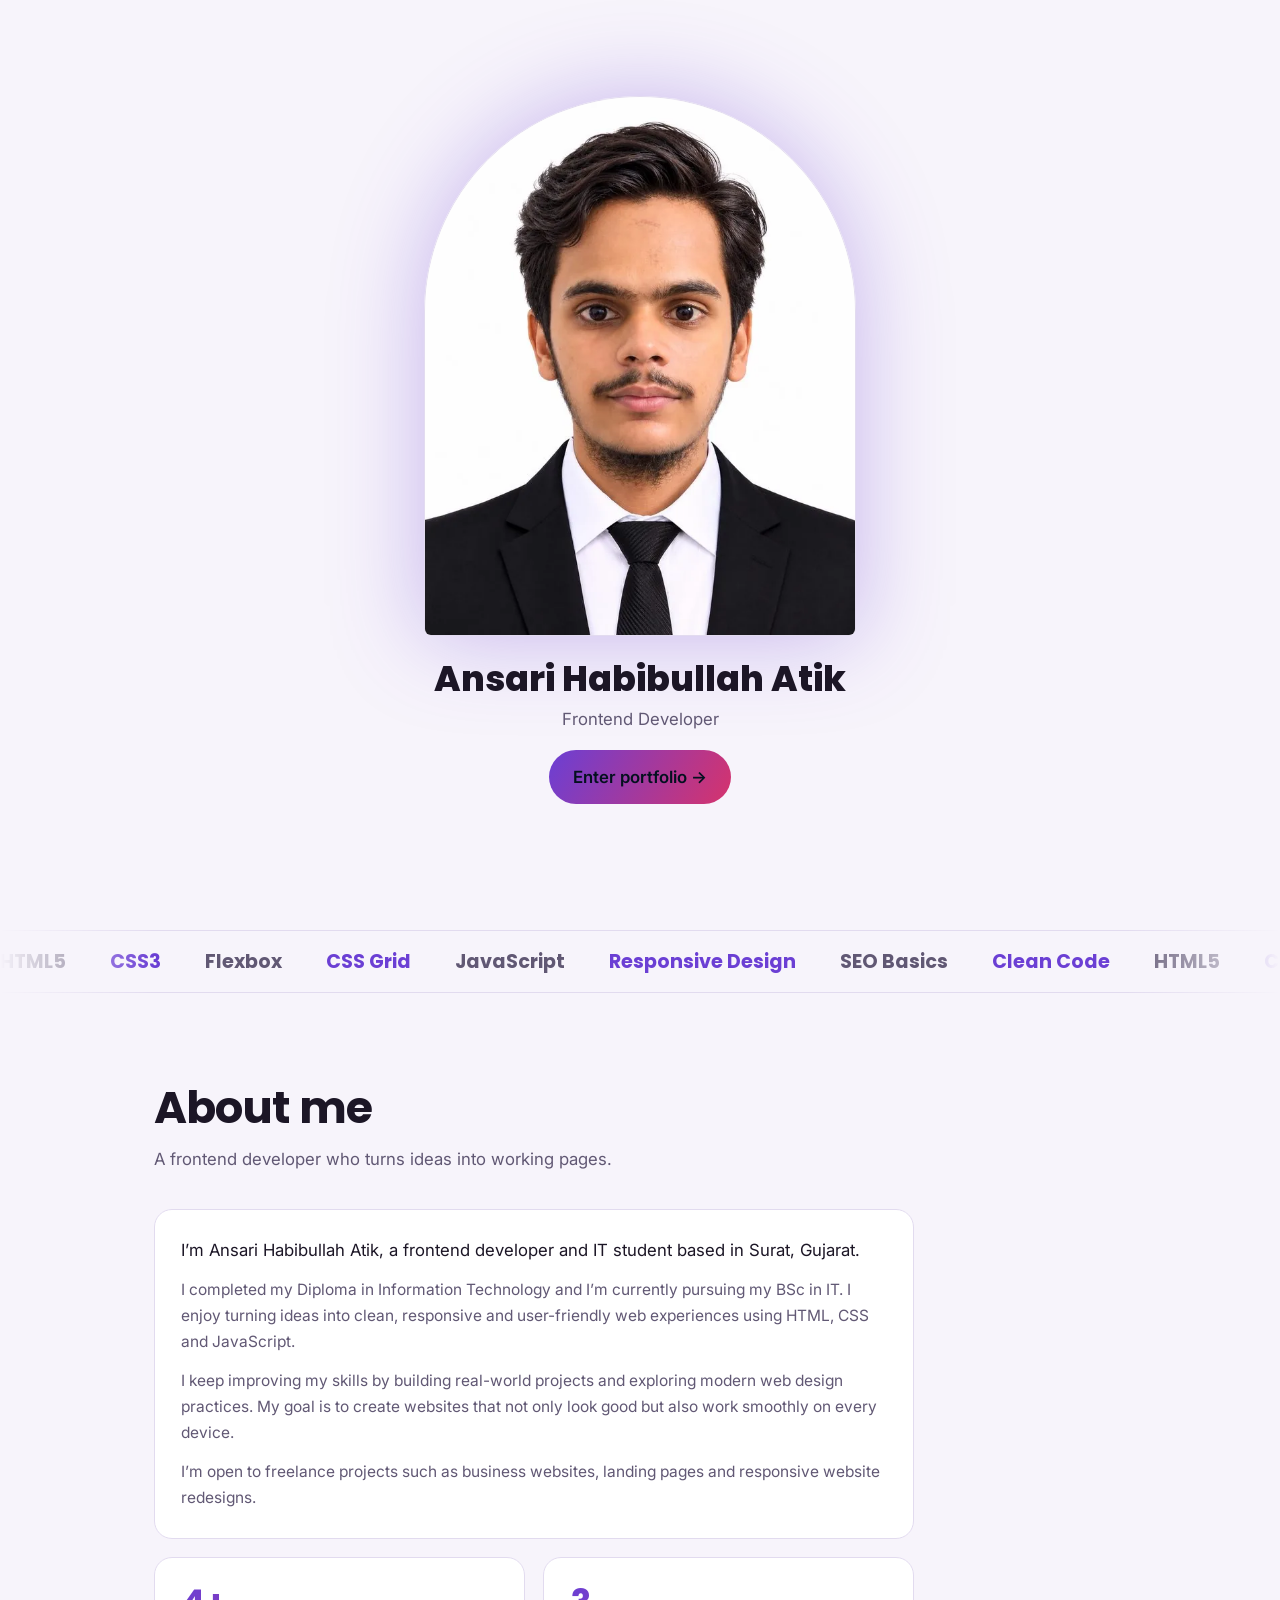
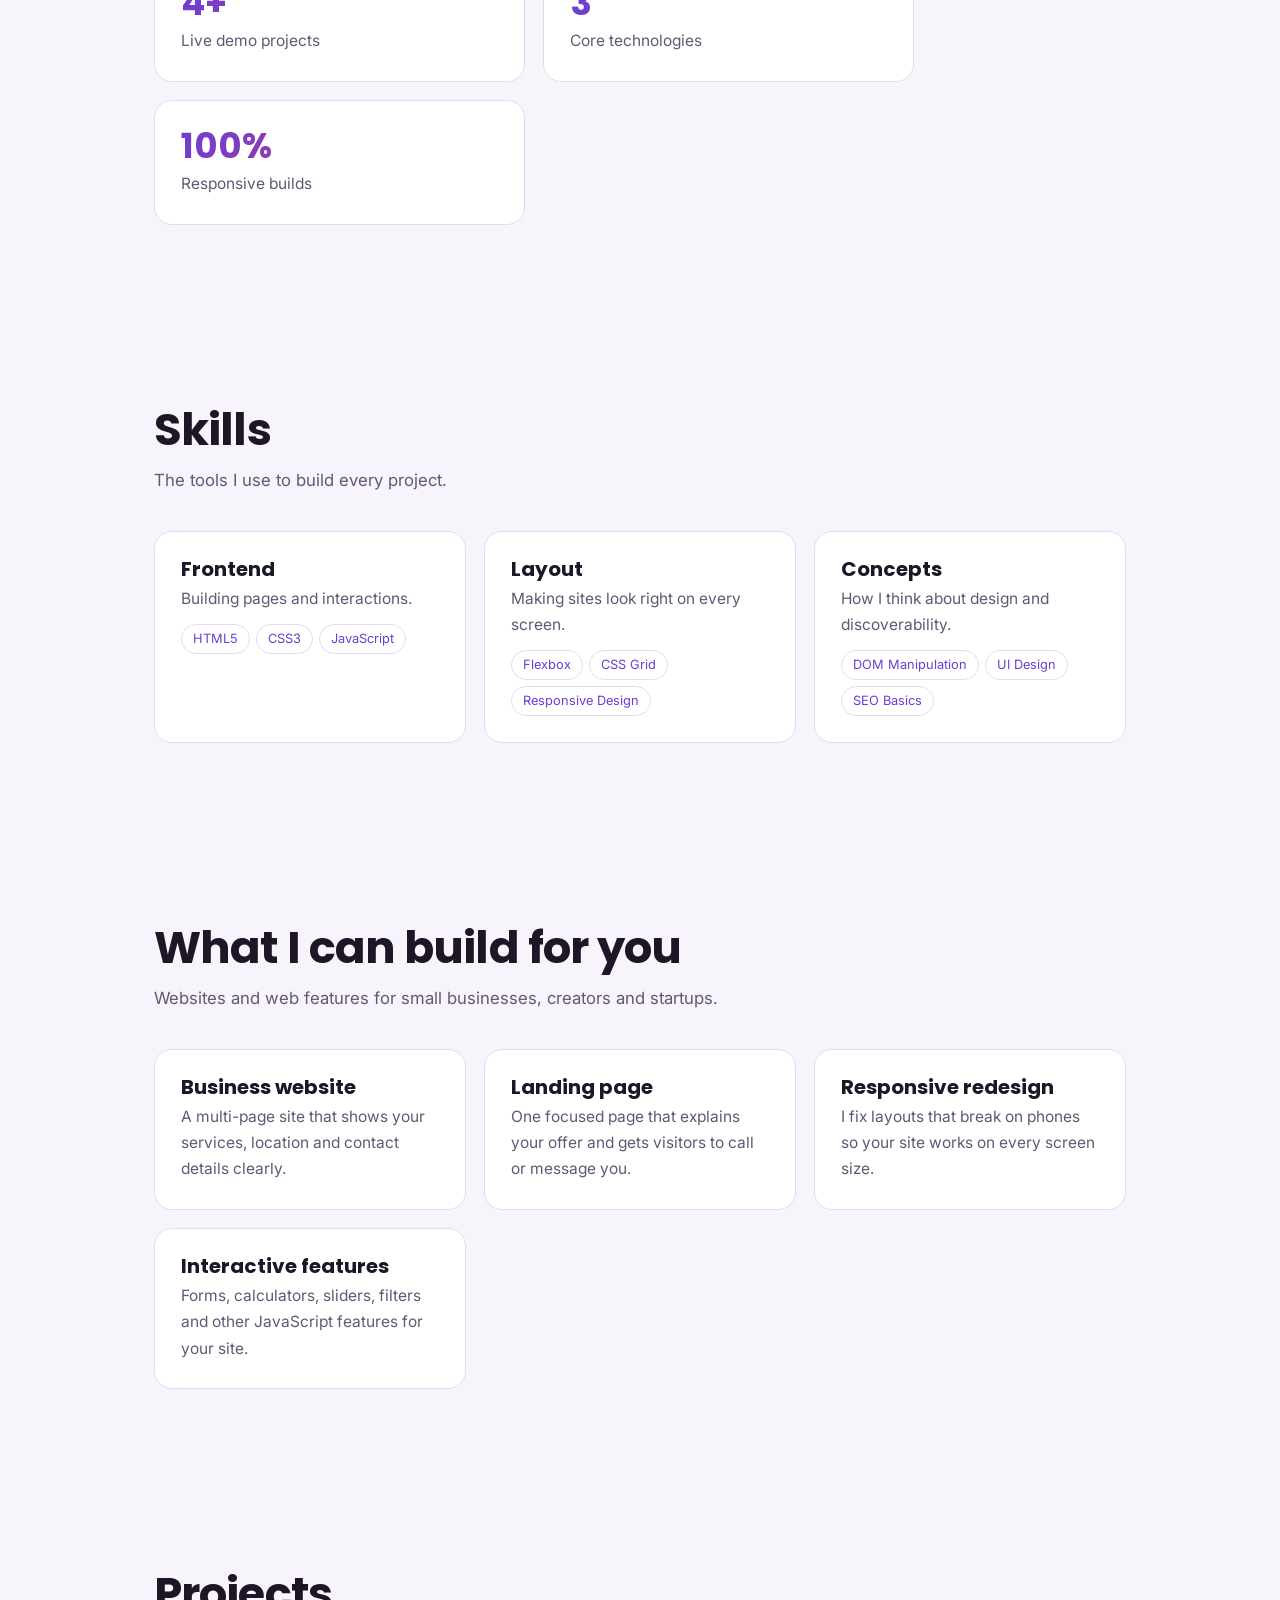
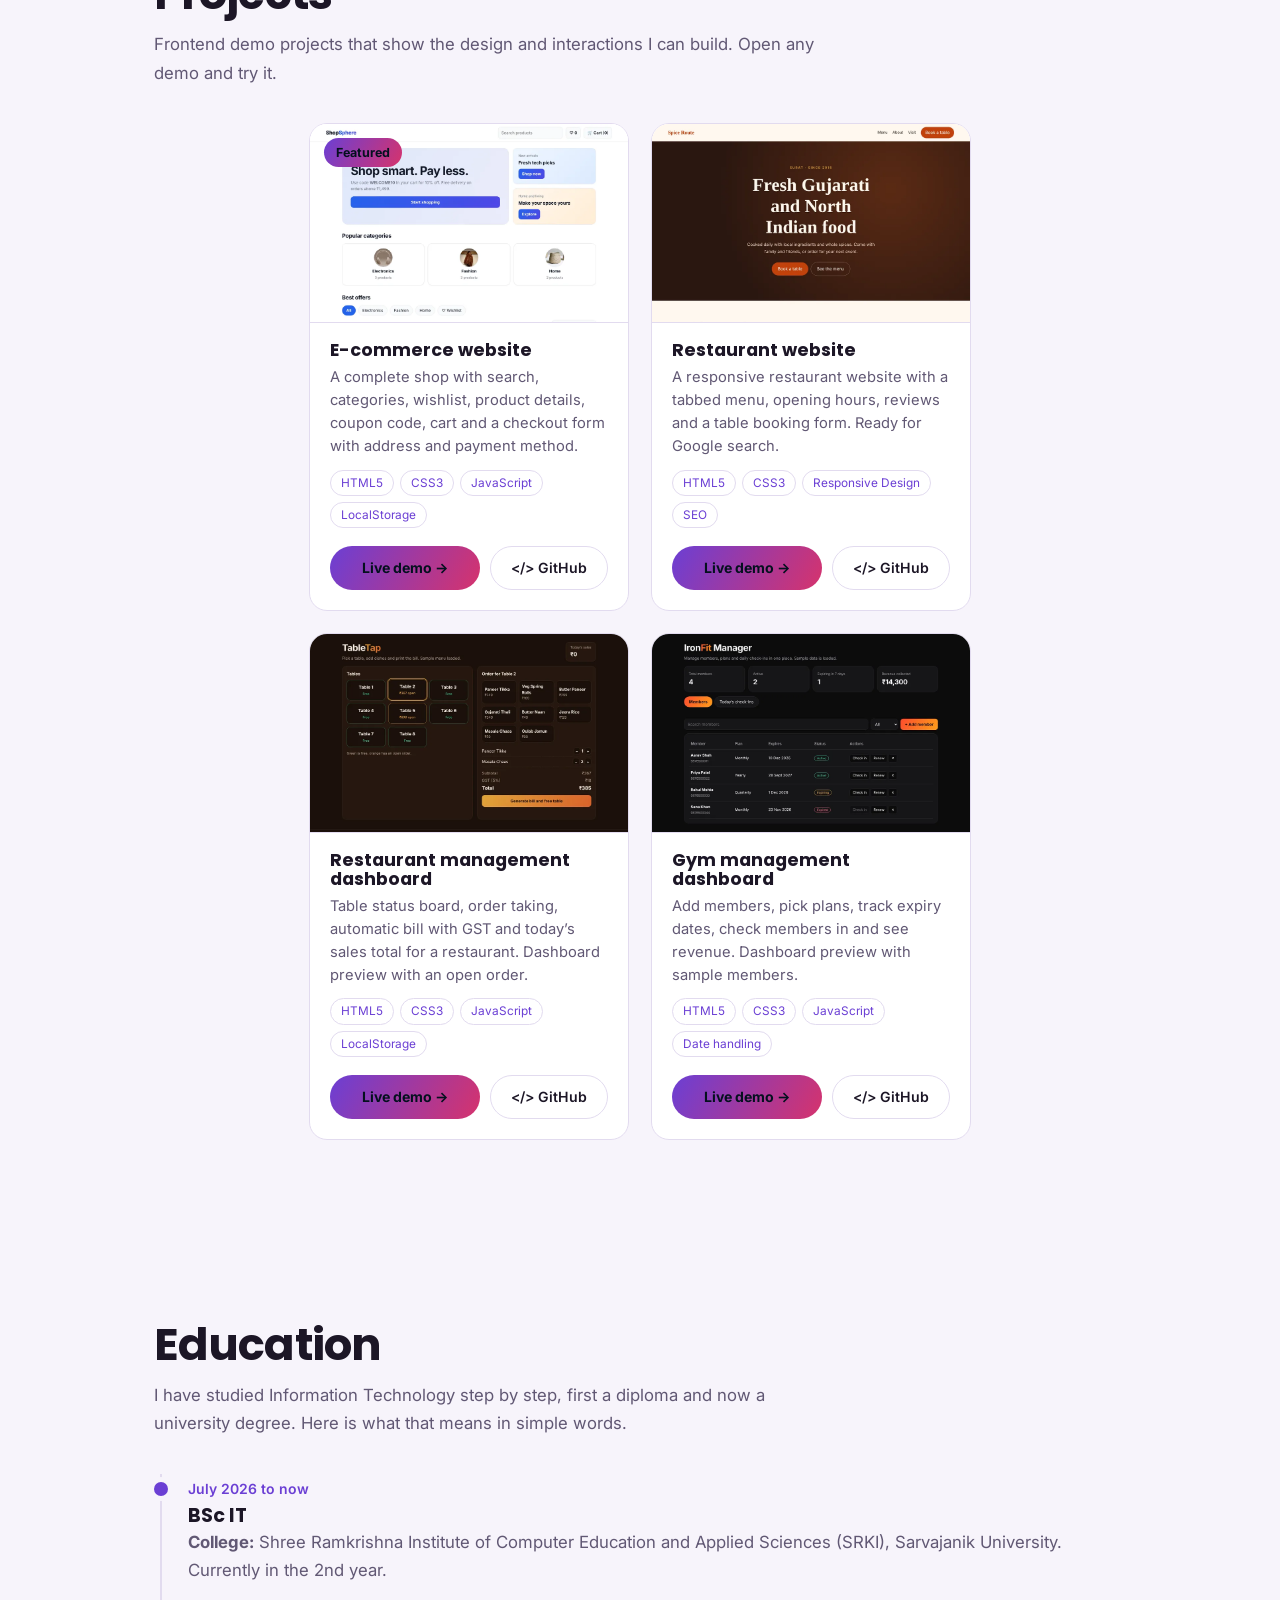
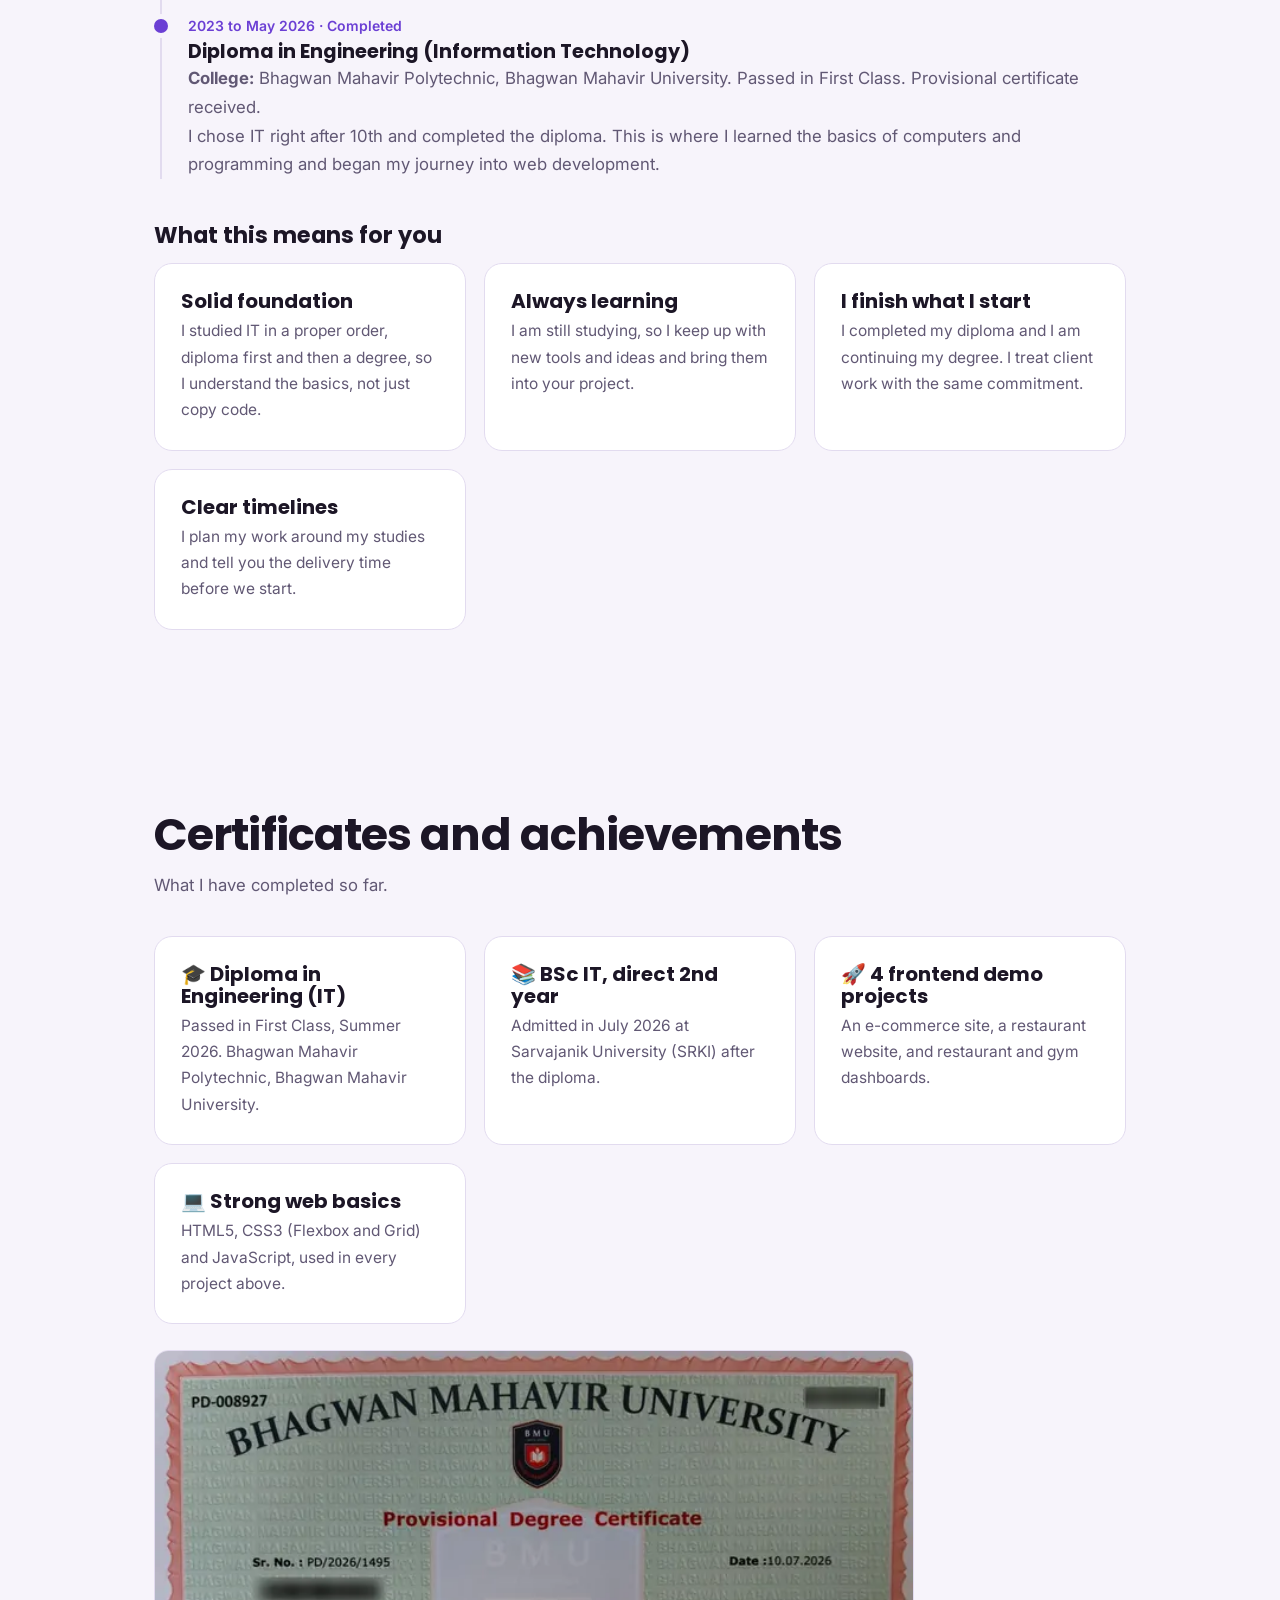
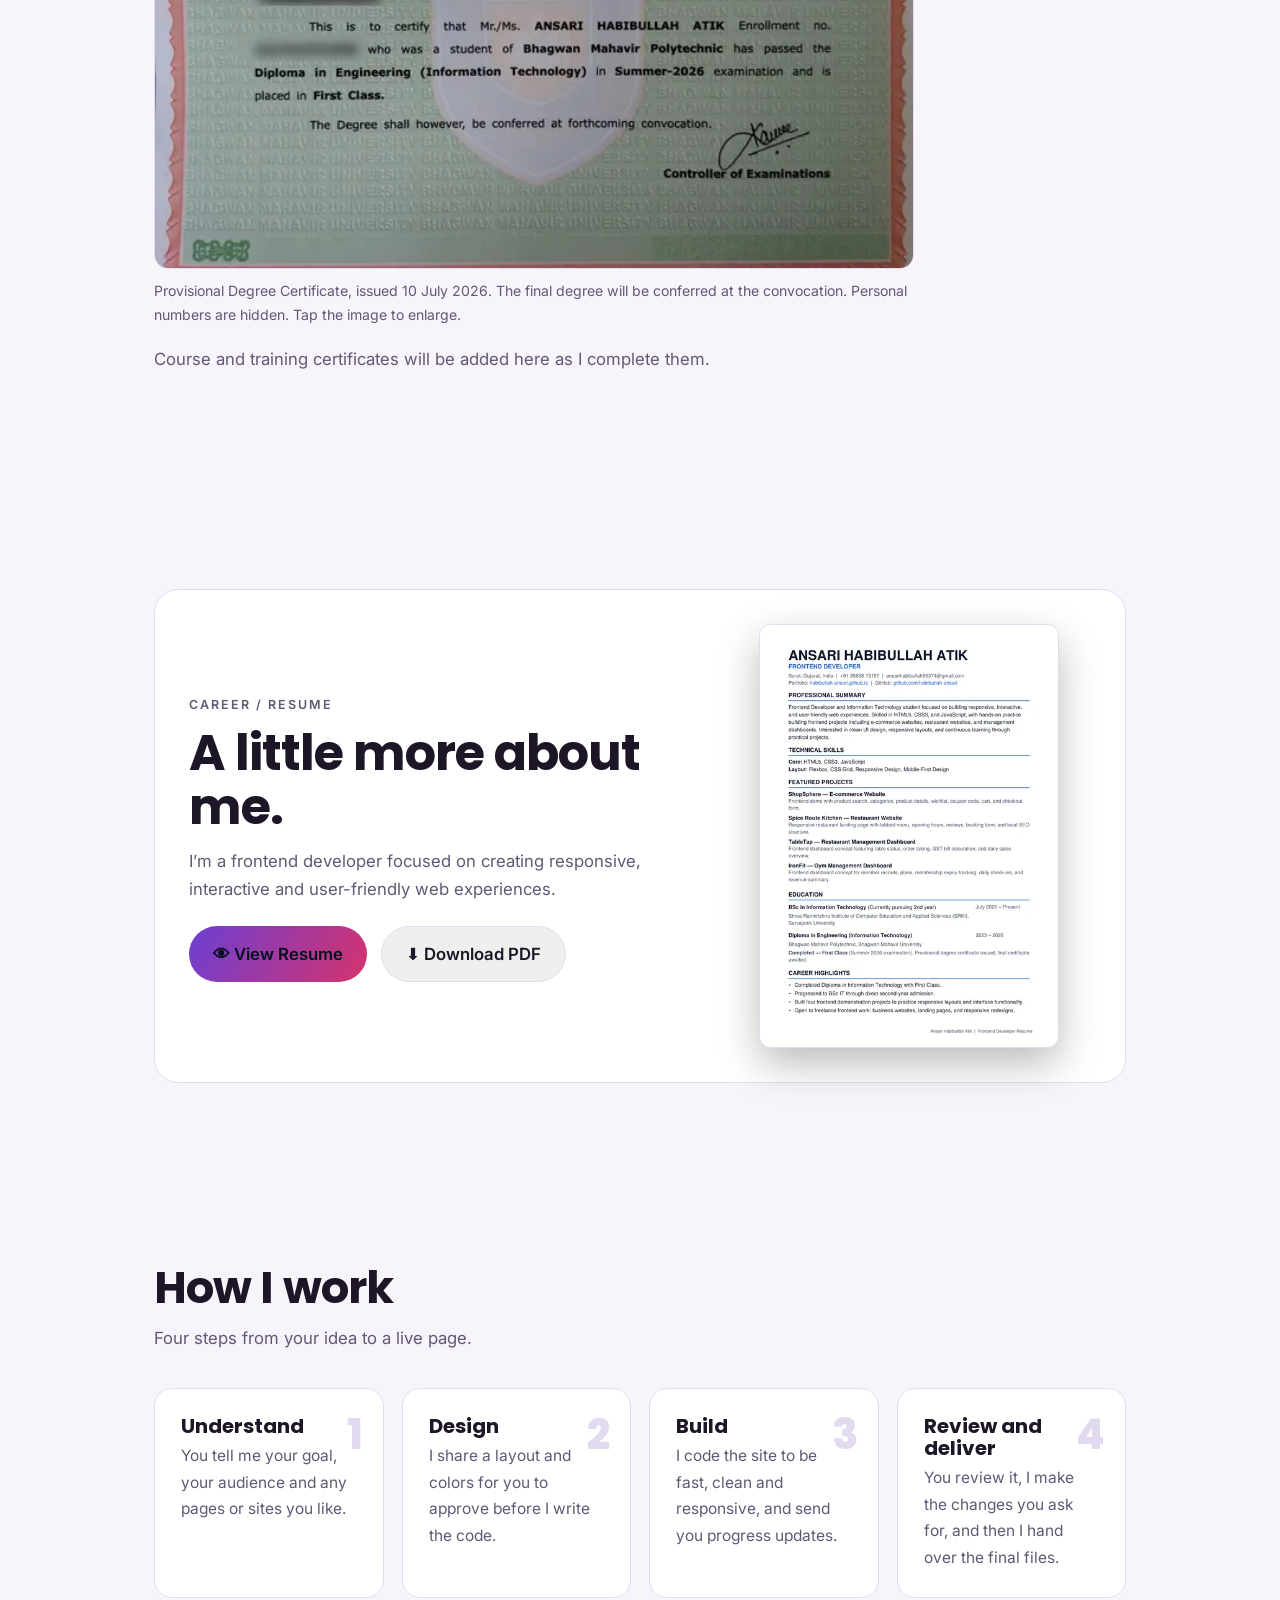
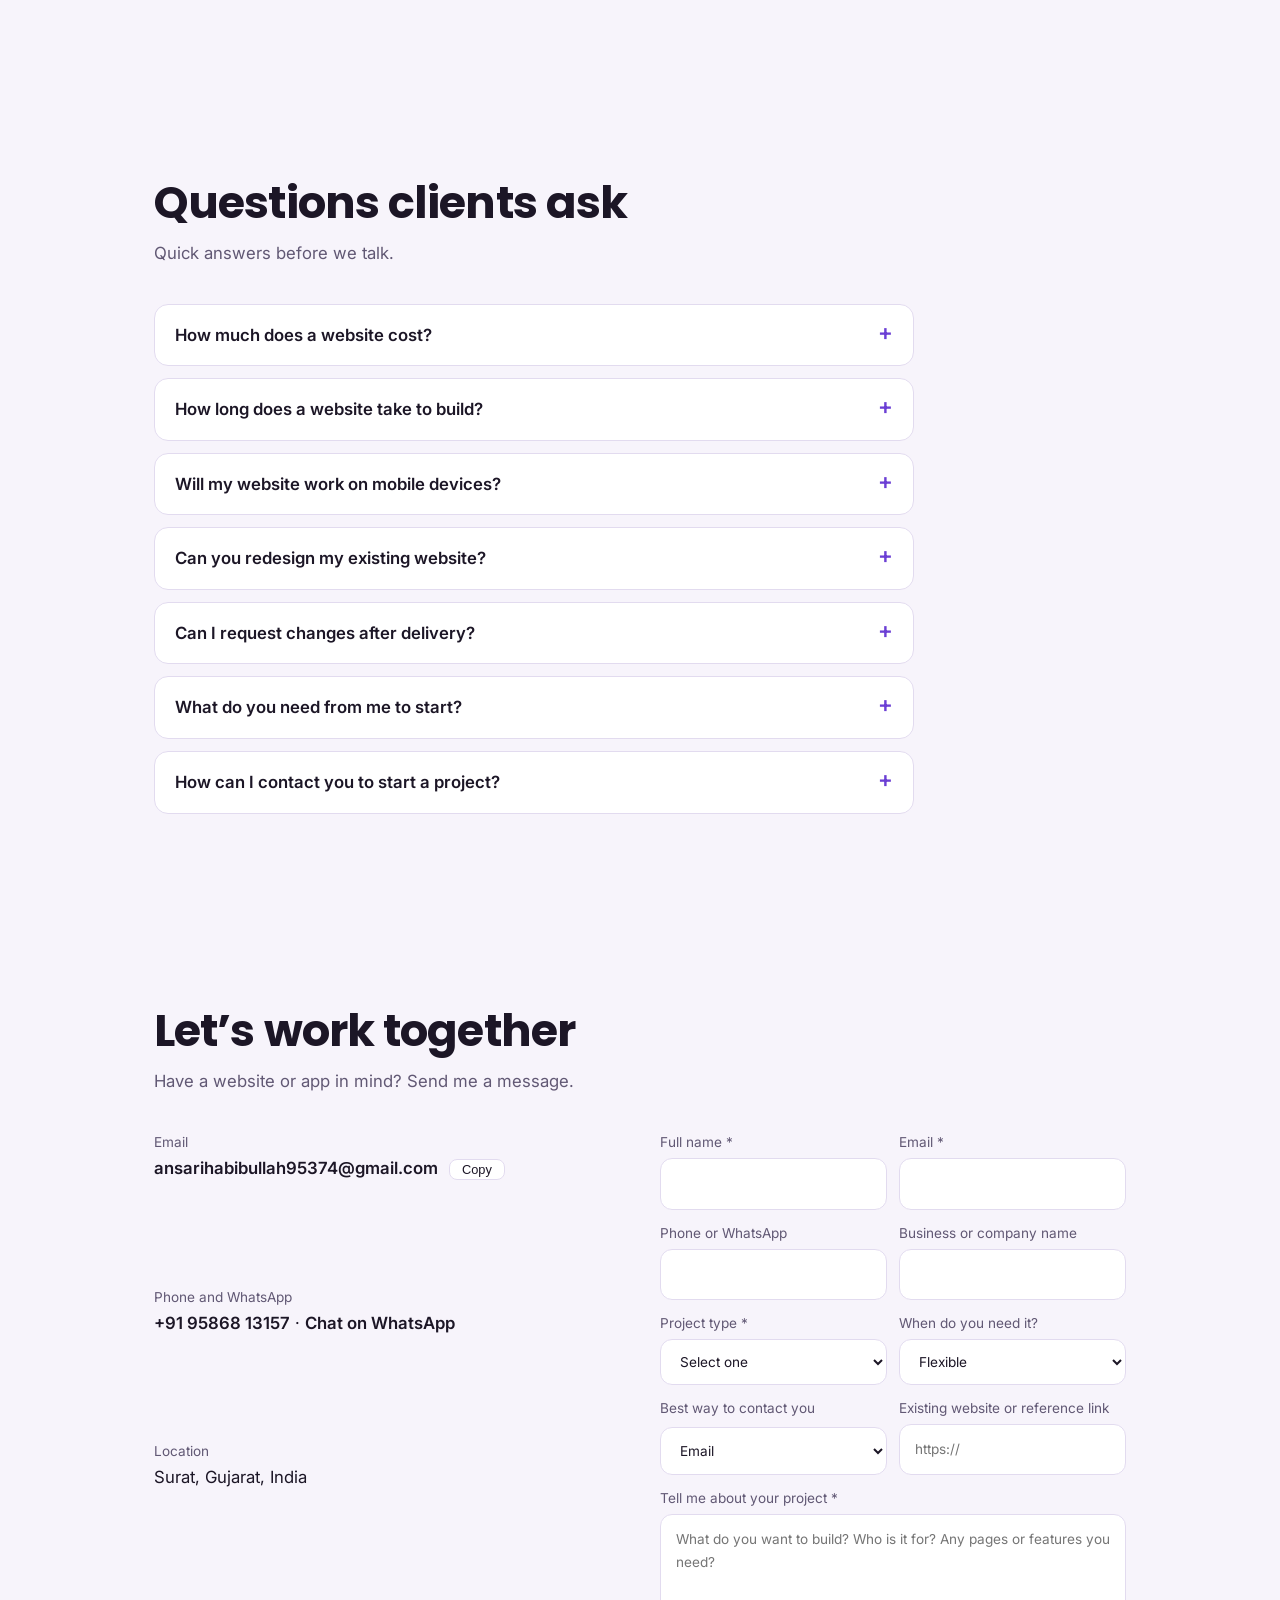
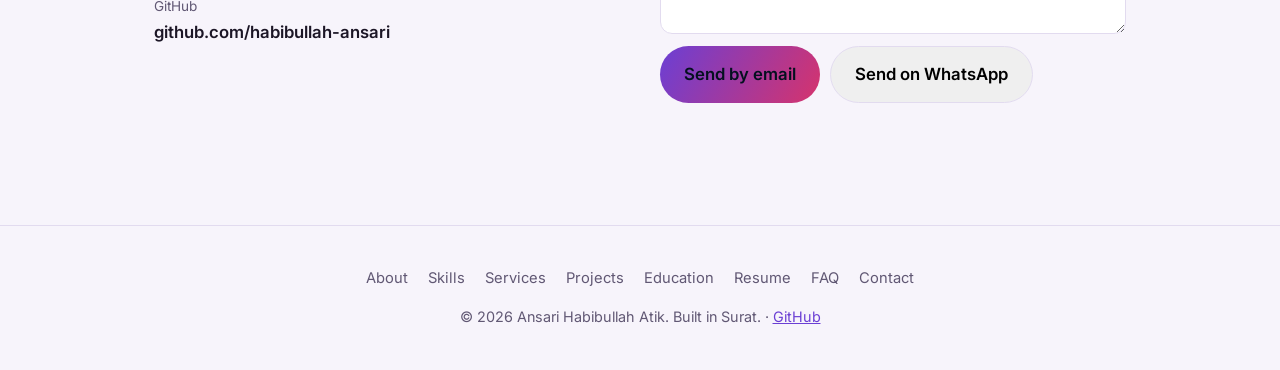
